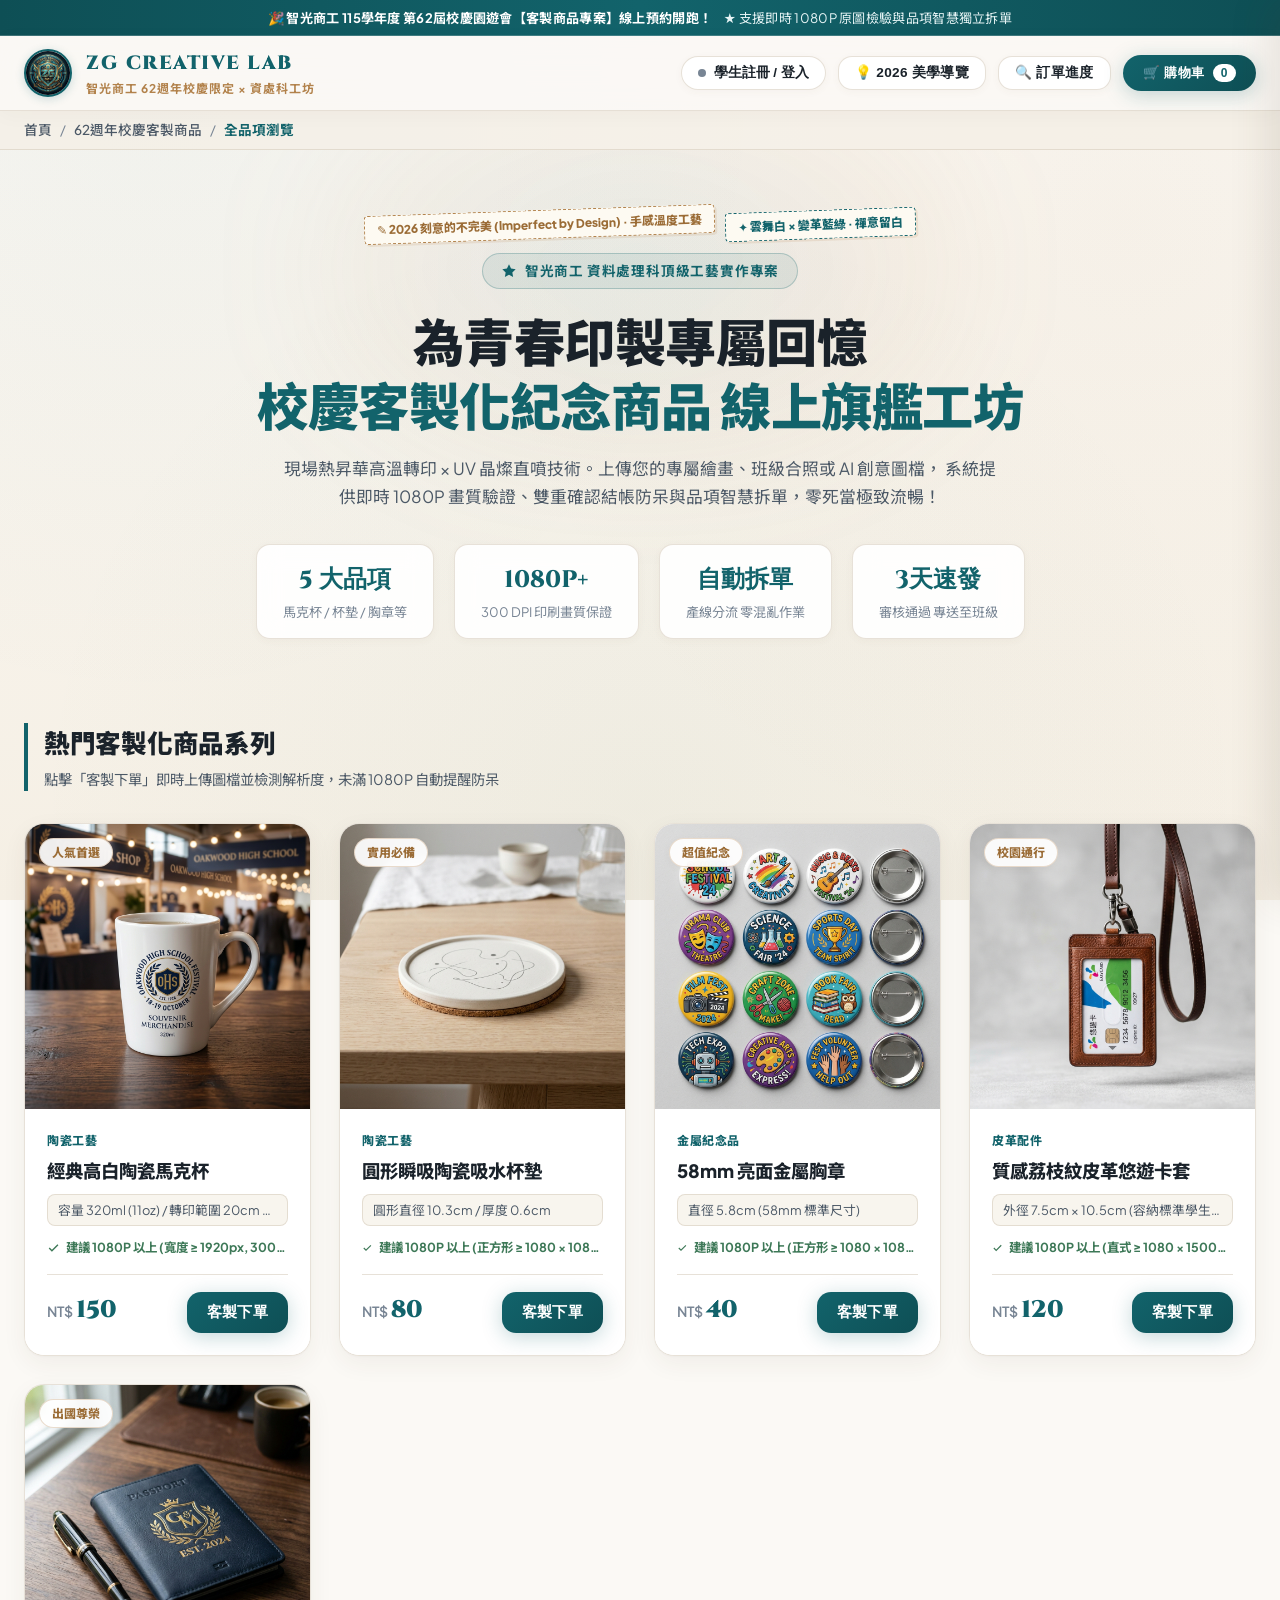
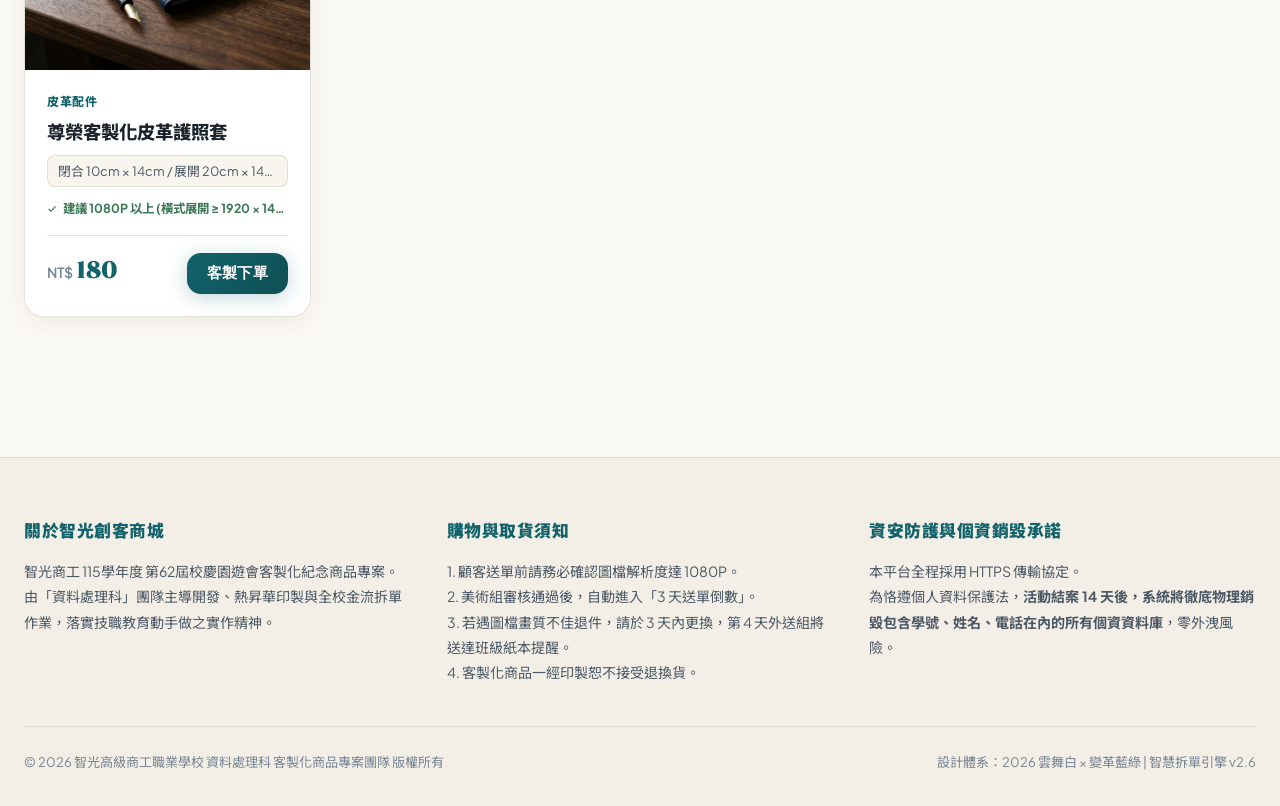
==== index.html @ 81b37f71 "Add files via upload" ====
<!DOCTYPE html>
<html lang="zh-TW">
<head>
  <meta charset="UTF-8">
  <meta name="viewport" content="width=device-width, initial-scale=1.0, maximum-scale=5.0">
  <title>智光商工 115學年度 第62屆校慶園遊會 | 資料處理科客製商品旗艦工坊</title>
  <meta name="description" content="智光商工115學年度第62屆校慶園遊會客製化商品專案官方線上預訂商城。提供陶瓷馬克杯、瞬吸杯墊、亮面胸章、皮革悠遊卡套與護照套等頂級客製化熱轉印與UV印刷服務。具備1080P圖檔檢驗與智慧拆單系統。">
  <meta name="theme-color" content="#fbf9f5">
  
  <!-- PWA 支援 -->
  <link rel="manifest" href="manifest.json">
  <link rel="apple-touch-icon" href="assets/images/icon-192.png">
  <link rel="icon" type="image/png" href="assets/images/favicon.png">

  <!-- 2026 全球趨勢淺色美學樣式表 (雲舞白 × 變革藍綠 × 暖沙奶油) -->
  <link rel="stylesheet" href="css/styles.css">
  
  <style>
    /* 2026 頂部快訊輪播通知條 - 變革藍綠色漸層 */
    .ticker-bar {
      background: linear-gradient(90deg, #0e4f55, #12636b, #0e4f55);
      border-bottom: 1px solid rgba(255, 255, 255, 0.2);
      padding: 7px 18px;
      font-size: 0.82rem;
      color: #ffffff;
      text-align: center;
      display: flex;
      align-items: center;
      justify-content: center;
      gap: 12px;
      letter-spacing: 0.3px;
    }
  </style>
</head>
<body>

  <!-- 醒目 Toast 通知容器 -->
  <div id="toast-container"></div>

  <!-- 頂部快訊輪播通知條 -->
  <div class="ticker-bar">
    <span style="font-weight:700;">🎉 智光商工 115學年度 第62屆校慶園遊會【客製商品專案】線上預約開跑！</span>
    <span class="single-line" style="max-width:340px;color:#e6f4f5;">★ 支援即時 1080P 原圖檢驗與品項智慧獨立拆單</span>
  </div>

  <!-- 頂級主導覽列 (Liquid Glass 雲舞白) -->
  <header class="navbar">
    <div class="nav-container">
      <a href="index.html" class="brand-wrapper">
        <img src="assets/images/logo.png" alt="智光創客商城" class="brand-logo">
        <div class="brand-titles">
          <span class="brand-main-title">ZG CREATIVE LAB</span>
          <span class="brand-sub-title">智光商工 62週年校慶限定 × 資處科工坊</span>
        </div>
      </a>

      <!-- 導覽功能操作區 (無後台登入連結，符合隱形閘道安全規範) -->
      <div class="nav-actions">
        <!-- 學生認證狀態按鈕 -->
        <button id="user-status-pill" class="user-status-pill" title="點擊設定學生個資">
          <span id="user-status-dot" class="user-dot"></span>
          <span id="user-status-text" class="single-line" style="max-width:140px;">學生註冊 / 登入</span>
        </button>

        <!-- 2026 美學導覽與小測驗按鈕 -->
        <button id="btn-open-quiz" class="btn btn-secondary" style="padding:7px 16px;font-size:0.85rem;" title="探索 2026 設計大師課趨勢與隨堂測驗">
          <span>💡 2026 美學導覽</span>
        </button>

        <!-- 訂單查詢按鈕 -->
        <button id="btn-open-lookup" class="btn btn-secondary" style="padding:7px 16px;font-size:0.85rem;" title="查詢下單進度">
          <span>🔍 訂單進度</span>
        </button>

        <!-- 懸浮購物車開關 -->
        <button id="btn-open-cart" class="cart-btn" aria-label="打開購物車">
          <span>🛒 購物車</span>
          <span id="cart-badge-count" class="cart-count-badge">0</span>
        </button>
      </div>
    </div>
  </header>

  <!-- 導覽麵包屑 (首頁 > 分類 > 商品) -->
  <nav class="breadcrumb-bar" aria-label="導覽麵包屑">
    <div class="breadcrumb-container">
      <a href="index.html" class="breadcrumb-item">首頁</a>
      <span class="breadcrumb-separator">/</span>
      <span class="breadcrumb-item">62週年校慶客製商品</span>
      <span class="breadcrumb-separator">/</span>
      <span id="crumb-product" class="breadcrumb-item active">全品項瀏覽</span>
    </div>
  </nav>

  <!-- 主視覺 Hero Banner 區塊 -->
  <section class="hero-section">
    <div class="hero-glow-orb"></div>
    <div class="hero-content">
      <div style="margin-bottom: 14px; display:flex; justify-content:center; gap:10px; flex-wrap:wrap;">
        <span class="imperfect-stamp">✎ 2026 刻意的不完美 (Imperfect by Design) · 手感溫度工藝</span>
        <span class="imperfect-stamp" style="border-color:var(--teal-primary);color:var(--teal-primary);">✦ 雲舞白 × 變革藍綠 · 禪意留白</span>
      </div>
      <div class="hero-badge-tag">
        <svg width="16" height="16" viewBox="0 0 24 24" fill="currentColor"><path d="M12 2l3.09 6.26L22 9.27l-5 4.87 1.18 6.88L12 17.77l-6.18 3.25L7 14.14 2 9.27l6.91-1.01L12 2z"/></svg>
        <span>智光商工 資料處理科頂級工藝實作專案</span>
      </div>
      <h1 class="hero-title">
        為青春印製專屬回憶<br>
        <span>校慶客製化紀念商品 線上旗艦工坊</span>
      </h1>
      <p class="hero-desc">
        現場熱昇華高溫轉印 × UV 晶燦直噴技術。上傳您的專屬繪畫、班級合照或 AI 創意圖檔，
        系統提供即時 1080P 畫質驗證、雙重確認結帳防呆與品項智慧拆單，零死當極致流暢！
      </p>

      <!-- 統計指標展示 -->
      <div class="hero-stats-row">
        <div class="hero-stat-card">
          <div class="hero-stat-value">5 大品項</div>
          <div class="hero-stat-label">馬克杯 / 杯墊 / 胸章等</div>
        </div>
        <div class="hero-stat-card">
          <div class="hero-stat-value">1080P+</div>
          <div class="hero-stat-label">300 DPI 印刷畫質保證</div>
        </div>
        <div class="hero-stat-card">
          <div class="hero-stat-value">自動拆單</div>
          <div class="hero-stat-label">產線分流 零混亂作業</div>
        </div>
        <div class="hero-stat-card">
          <div class="hero-stat-value">3天速發</div>
          <div class="hero-stat-label">審核通過 專送至班級</div>
        </div>
      </div>
    </div>
  </section>

  <!-- 核心商品目錄區 (Product Grid) -->
  <main class="section-container">
    <div class="section-header">
      <div>
        <h2 class="section-title">熱門客製化商品系列</h2>
        <p class="section-subtitle">點擊「客製下單」即時上傳圖檔並檢測解析度，未滿 1080P 自動提醒防呆</p>
      </div>
    </div>

    <!-- 5 大商品渲染網格 -->
    <div id="products-grid" class="product-grid">
      <!-- 由 js/store.js 動態渲染 -->
    </div>
  </main>

  <!-- 購物車懸浮側邊欄 (Cart Drawer) -->
  <div id="drawer-backdrop" class="drawer-backdrop"></div>
  <aside id="cart-drawer" class="cart-drawer" aria-label="購物車清單">
    <div class="drawer-header">
      <div class="drawer-title">
        <span>🛒 專屬購物車</span>
      </div>
      <button id="btn-close-cart" class="drawer-close-btn" aria-label="關閉購物車">✕</button>
    </div>

    <div class="drawer-body">
      <!-- 智慧拆單說明提示 -->
      <div class="cart-split-alert">
        ⚡ <strong>智慧拆單提醒：</strong> 購物車若包含多款不同商品，結帳後系統將自動拆解為專屬獨立工作單（如：001-馬克杯、001-胸章），利於各產線同步印製與雙聯單開立！
      </div>

      <!-- 購物車商品列表動態容器 -->
      <div id="drawer-cart-list" style="display:flex;flex-direction:column;gap:12px;"></div>
    </div>

    <div class="drawer-footer">
      <div class="drawer-total-row">
        <span class="drawer-total-label">結帳總計金額：</span>
        <span id="drawer-total-amount" class="drawer-total-price">NT$ 0</span>
      </div>
      <button id="btn-drawer-checkout" class="btn btn-primary btn-full">
        <span class="btn-text">進行結帳核對 (雙重確認)</span>
      </button>
    </div>
  </aside>

  <!-- 模態視窗 1：客製圖檔上傳工作室 (Custom Studio Modal) -->
  <div id="modal-custom-studio" class="modal-overlay">
    <div class="modal-card modal-card-lg">
      <div class="modal-header">
        <h3 id="studio-prod-name" class="modal-title">客製商品名稱</h3>
        <button class="drawer-close-btn modal-close-trigger">✕</button>
      </div>
      <div class="modal-body">
        <div style="display:grid;grid-template-columns:1fr 1.3fr;gap:20px;">
          <!-- 商品展示與規格 -->
          <div>
            <img id="studio-prod-img" src="" alt="商品預覽" style="width:100%;border-radius:var(--radius-md);border:1px solid var(--border-subtle);object-fit:cover;aspect-ratio:1;">
            <div style="margin-top:12px;background:var(--bg-subtle-warm);padding:14px;border-radius:var(--radius-sm);font-size:0.85rem;border:1px solid var(--border-subtle);">
              <div><strong>規格：</strong> <span id="studio-prod-specs"></span></div>
              <div style="margin-top:4px;"><strong>材質：</strong> <span id="studio-prod-material"></span></div>
              <div style="margin-top:4px;color:var(--teal-primary);font-weight:700;"><strong>單價：</strong> <span id="studio-prod-price"></span></div>
              <div style="margin-top:4px;color:var(--warm-sand-hover);font-size:0.78rem;"><strong>要求：</strong> <span id="studio-prod-res-req"></span></div>
            </div>
          </div>

          <!-- 上傳與表單填寫 -->
          <div style="display:flex;flex-direction:column;gap:16px;">
            <!-- 圖檔上傳拖曳區 -->
            <div>
              <label class="form-label">
                強制上傳印製圖檔 <span class="req">* (必填，限 PNG/JPG，建議 1080P 以上)</span>
              </label>
              
              <div id="studio-dropzone" class="upload-dropzone">
                <input type="file" id="studio-file-input" accept="image/png,image/jpeg,image/jpg,image/webp" style="display:none;">
                
                <div id="upload-placeholder-box">
                  <div style="font-size:2rem;margin-bottom:8px;">📤</div>
                  <div style="font-weight:700;color:var(--text-primary);">點擊或將圖檔拖曳至此處</div>
                  <div style="font-size:0.78rem;color:var(--text-muted);margin-top:4px;">無檔案大小限制 / 系統即時計算寬高與解析度</div>
                </div>

                <!-- 上傳後即時預覽與 1080P 檢驗結果 -->
                <div id="upload-preview-box" class="preview-container" style="display:none;">
                  <img id="upload-thumb" class="preview-thumb" src="" alt="圖檔縮圖">
                  <div class="preview-meta" style="text-align:left;">
                    <div id="upload-res-badge" class="res-badge res-pass">✓ 1080P 合格</div>
                    <div id="upload-res-text" style="font-size:0.8rem;color:var(--text-secondary);margin-top:4px;"></div>
                    <div style="font-size:0.78rem;color:var(--teal-primary);margin-top:4px;font-weight:600;">點擊此處可更換其他圖片</div>
                  </div>
                </div>
              </div>
            </div>

            <!-- 2026 靈感配色快捷輔助 -->
            <div class="form-group">
              <label class="form-label">
                2026 靈感調色盤建議 <span style="font-size:0.75rem;color:var(--text-muted);">(點選融入 2026 療癒底色情境)</span>
              </label>
              <div class="palette-swatches">
                <button type="button" class="swatch-btn active" data-color="雲舞白 (Cloud Dancer)" onclick="selectPaletteSwatch(this, '雲舞白 (Cloud Dancer)')">
                  <span class="swatch-dot" style="background:#fbf9f5;border:1px solid #ccc;"></span> 雲舞白
                </button>
                <button type="button" class="swatch-btn" data-color="變革藍綠 (Teal)" onclick="selectPaletteSwatch(this, '變革藍綠 (Teal)')">
                  <span class="swatch-dot" style="background:#12636b;"></span> 變革藍綠
                </button>
                <button type="button" class="swatch-btn" data-color="暖意粉 (Pink)" onclick="selectPaletteSwatch(this, '暖意粉 (Pink)')">
                  <span class="swatch-dot" style="background:#e2827f;"></span> 暖意粉
                </button>
                <button type="button" class="swatch-btn" data-color="律動絢藍 (Blues)" onclick="selectPaletteSwatch(this, '律動絢藍 (Blues)')">
                  <span class="swatch-dot" style="background:#2a5c8a;"></span> 律動絢藍
                </button>
                <button type="button" class="swatch-btn" data-color="鼠尾草綠 (Sage)" onclick="selectPaletteSwatch(this, '鼠尾草綠 (Sage)')">
                  <span class="swatch-dot" style="background:#517b62;"></span> 鼠尾草綠
                </button>
              </div>
            </div>

            <!-- 2026 刻意的不完美手感裝飾 -->
            <div class="form-group">
              <label class="form-label" for="studio-stamp-select">
                手感工藝裝飾風格 <span style="font-size:0.75rem;color:var(--text-muted);">(打破 AI 模板化，疊加校慶人味元素)</span>
              </label>
              <select id="studio-stamp-select" class="form-select">
                <option value="純淨原創圖檔 (無裝飾)">純淨原創圖檔 (無裝飾)</option>
                <option value="校慶 62 週年紀念鋼印 (Imperfect Stamp)">校慶 62 週年紀念鋼印 (Imperfect Stamp)</option>
                <option value="拍立得生活切片邊框 (Polaroid Frame)">拍立得生活切片邊框 (Polaroid Frame)</option>
                <option value="手繪星芒生活感塗鴉 (Doodle Art)">手繪星芒生活感塗鴉 (Doodle Art)</option>
              </select>
            </div>

            <!-- 客製備註 (嚴格單行鎖定) -->
            <div class="form-group">
              <label class="form-label" for="studio-notes">
                個人客製要求與備註 <span style="font-size:0.75rem;color:var(--text-muted);">(如：圖案置中、指定加字，單行鎖定)</span>
              </label>
              <input type="text" id="studio-notes" class="form-input single-line" placeholder="例：正面圖案請置中對齊，不要遮蓋到底部日期" maxlength="80">
            </div>

            <!-- 數量選擇 -->
            <div class="form-group">
              <label class="form-label" for="studio-qty">購買數量</label>
              <input type="number" id="studio-qty" class="form-input" value="1" min="1" max="20" style="max-width:120px;">
            </div>
          </div>
        </div>
      </div>
      <div class="modal-footer">
        <button class="btn btn-secondary modal-close-trigger">取消</button>
        <button id="btn-add-to-cart" class="btn btn-primary">
          <span class="btn-text">加入購物車</span>
        </button>
      </div>
    </div>
  </div>

  <!-- 模態視窗 2：學生 6 大核心必填欄位註冊/登入 (Student Auth Modal) -->
  <div id="modal-student-auth" class="modal-overlay">
    <div class="modal-card">
      <div class="modal-header">
        <h3 class="modal-title">學生帳號認證 (結帳必備)</h3>
        <button class="drawer-close-btn modal-close-trigger">✕</button>
      </div>
      <form id="form-student-auth">
        <div class="modal-body">
          <div style="background:var(--teal-soft-bg);border:1px solid var(--teal-border);padding:12px 16px;border-radius:var(--radius-md);font-size:0.85rem;color:var(--teal-primary);line-height:1.5;">
            🔒 <strong>校園資安保護承諾：</strong> 依專案規格書規定，結帳前強制綁定以下 6 項核心個資（防偽與取貨主鍵）。全程 HTTPS 加密，活動結案 14 天後資料庫自動徹底物理銷毀。
          </div>

          <div style="display:grid;grid-template-columns:1fr 1fr;gap:14px;">
            <div class="form-group">
              <label class="form-label" for="auth-student-id">1. 學號 (Primary Key) <span class="req">*</span></label>
              <input type="text" id="auth-student-id" class="form-input" placeholder="例：112345" required>
            </div>
            <div class="form-group">
              <label class="form-label" for="auth-class-name">2. 班級 <span class="req">*</span></label>
              <select id="auth-class-name" class="form-select" required>
                <option value="資三1">資三1 (資料處理科)</option>
                <option value="資三2">資三2 (資料處理科)</option>
                <option value="美三1">美三1 (廣告設計科)</option>
                <option value="美三2">美三2 (廣告設計科)</option>
                <option value="電三1">電三1 (資訊科)</option>
                <option value="電三2">電三2 (電子科)</option>
                <option value="觀三1">觀三1 (觀光事業科)</option>
                <option value="普三1">普三1 (普通科)</option>
                <option value="普三2">普三2 (普通科)</option>
                <option value="餐三1">餐三1 (餐飲管理科)</option>
              </select>
            </div>
            <div class="form-group">
              <label class="form-label" for="auth-seat-no">3. 座號 (01-60) <span class="req">*</span></label>
              <input type="number" id="auth-seat-no" class="form-input" placeholder="例：18" min="1" max="60" required>
            </div>
            <div class="form-group">
              <label class="form-label" for="auth-name">4. 學生真實姓名 <span class="req">*</span></label>
              <input type="text" id="auth-name" class="form-input" placeholder="例：陳冠宇" required>
            </div>
            <div class="form-group">
              <label class="form-label" for="auth-gender">5. 性別 <span class="req">*</span></label>
              <select id="auth-gender" class="form-select" required>
                <option value="男">男</option>
                <option value="女">女</option>
                <option value="其他">其他</option>
              </select>
            </div>
            <div class="form-group">
              <label class="form-label" for="auth-phone">6. 聯絡電話 (09xxxxxxxx) <span class="req">*</span></label>
              <input type="tel" id="auth-phone" class="form-input" placeholder="例：0912345678" pattern="09[0-9]{8}" required>
            </div>
          </div>
        </div>
        <div class="modal-footer">
          <button type="button" class="btn btn-secondary modal-close-trigger">取消</button>
          <button type="submit" id="btn-save-auth" class="btn btn-primary">
            <span class="btn-text">儲存個資並綁定</span>
          </button>
        </div>
      </form>
    </div>
  </div>

  <!-- 模態視窗 3：結帳雙重確認視窗 (Double Confirmation Modal) -->
  <div id="modal-double-confirm" class="modal-overlay">
    <div class="modal-card modal-card-lg">
      <div class="modal-header">
        <h3 class="modal-title">訂單送出前 雙重確認 (Double Confirmation)</h3>
        <button class="drawer-close-btn modal-close-trigger">✕</button>
      </div>
      <div class="modal-body">
        <p style="font-size:0.9rem;color:var(--text-secondary);">
          請仔細核對以下 5 項核心訂單與個資資訊。點擊「確認無誤送出訂單」後，系統將正式立案並依商品品項自動拆單：
        </p>

        <!-- (a) 選購商品 (b) 價格 -->
        <div id="confirm-items-summary" style="margin-top:6px;"></div>

        <!-- 拆單預覽通知 -->
        <div id="confirm-split-preview" style="margin-top:12px;"></div>

        <!-- (c) 聯絡電話 (d) 客製要求備註 (e) 班級與座號姓名 -->
        <div style="background:var(--bg-subtle-warm);border:1px solid var(--border-subtle);border-radius:var(--radius-md);padding:14px;margin-top:12px;">
          <h4 style="font-size:0.9rem;color:var(--teal-primary);margin-bottom:8px;font-weight:800;">👤 顧客訂單核對資料</h4>
          <div id="confirm-student-summary"></div>
        </div>

        <div style="display:flex;justify-content:space-between;align-items:baseline;padding:14px 0;border-top:1px solid var(--border-subtle);margin-top:12px;">
          <span style="font-weight:700;color:var(--text-secondary);">應付總金額：</span>
          <span id="confirm-final-total" style="font-size:1.6rem;font-weight:900;color:var(--teal-primary);font-family:'Cinzel',serif;">NT$ 0</span>
        </div>

        <!-- 防呆強制勾選 -->
        <div style="background:var(--alert-soft);border:1px solid rgba(201,59,59,0.25);border-radius:var(--radius-md);padding:12px;margin-top:6px;">
          <label style="display:flex;gap:10px;align-items:flex-start;font-size:0.85rem;color:var(--alert-crimson);cursor:pointer;">
            <input type="checkbox" id="confirm-agree-terms" style="margin-top:3px;transform:scale(1.2);">
            <span>
              <strong>我已確認以上圖檔、規格與個資完全無誤。</strong><br>
              我理解客製化商品一經印製無法退換或退款，並同意本系統全程採用 HTTPS 傳輸與活動結案 14 天後物理銷毀個資宣告。
            </span>
          </label>
        </div>
      </div>
      <div class="modal-footer">
        <button class="btn btn-secondary modal-close-trigger">返回修改</button>
        <button id="btn-confirm-submit" class="btn btn-primary">
          <span class="btn-text">確認無誤 送出訂單</span>
        </button>
      </div>
    </div>
  </div>

  <!-- 模態視窗 4：訂單成功通知與拆單工單展示 (Order Success Modal) -->
  <div id="modal-order-success" class="modal-overlay">
    <div class="modal-card">
      <div class="modal-header">
        <h3 class="modal-title" style="color:var(--sage-green);">🎉 訂單成功成立！</h3>
        <button class="drawer-close-btn modal-close-trigger">✕</button>
      </div>
      <div class="modal-body" style="text-align:center;">
        <div style="font-size:3rem;margin-bottom:10px;">✨</div>
        <h4 style="font-size:1.2rem;color:var(--text-primary);">感謝您的預購！總訂單號：<span id="success-parent-order-id" style="color:var(--teal-primary);font-family:monospace;font-weight:800;"></span></h4>
        <p style="font-size:0.88rem;color:var(--text-secondary);margin-top:6px;line-height:1.6;">
          核心拆單邏輯已啟動，不同商品品項已拆為獨立流水工單（見下方清單）。
          美術組正針對您的圖檔進行 1080P/300DPI 規格審核，通過後即進入「3天送單倒數」！
        </p>

        <div id="success-child-orders-list" style="display:flex;flex-direction:column;gap:10px;margin-top:16px;text-align:left;"></div>
      </div>
      <div class="modal-footer">
        <button class="btn btn-primary modal-close-trigger" onclick="openOrderLookupModal()">查看訂單進度</button>
      </div>
    </div>
  </div>

  <!-- 模態視窗 5：學生訂單進度查詢 (Order Lookup Modal) -->
  <div id="modal-order-lookup" class="modal-overlay">
    <div class="modal-card modal-card-lg">
      <div class="modal-header">
        <h3 class="modal-title">🔍 訂單進度與審核狀態查詢</h3>
        <button class="drawer-close-btn modal-close-trigger">✕</button>
      </div>
      <div class="modal-body">
        <div style="display:flex;gap:10px;">
          <input type="text" id="lookup-student-id" class="form-input" placeholder="請輸入學生學號 (例如：112345)" style="flex-grow:1;">
          <button id="btn-do-lookup" class="btn btn-primary">
            <span>查詢訂單</span>
          </button>
        </div>

        <div id="lookup-results-box" style="margin-top:16px;max-height:55vh;overflow-y:auto;">
          <!-- 動態載入查詢結果 -->
        </div>
      </div>
      <div class="modal-footer">
        <button class="btn btn-secondary modal-close-trigger">關閉</button>
      </div>
    </div>
  </div>

  <!-- 模態視窗 6：2026 設計趨勢大師課導覽與隨堂測驗 (Design Masterclass Modal) -->
  <div id="modal-design-quiz" class="modal-overlay">
    <div class="modal-card modal-card-lg">
      <div class="modal-header">
        <h3 class="modal-title">💡 2026 設計大師課：跨越數位、色彩與美學互動解析</h3>
        <button class="drawer-close-btn modal-close-trigger">✕</button>
      </div>
      <div class="modal-body" style="max-height:75vh;overflow-y:auto;">
        <!-- 趨勢精華四大卡片 -->
        <div style="display:grid;grid-template-columns:repeat(auto-fit, minmax(220px, 1fr));gap:12px;margin-bottom:16px;">
          <div style="background:var(--bg-subtle-warm);border:1px solid var(--border-subtle);border-radius:var(--radius-md);padding:14px;">
            <div style="font-weight:800;color:var(--teal-primary);font-size:0.9rem;">☁ 雲舞白 (Cloud Dancer)</div>
            <div style="font-size:0.8rem;color:var(--text-secondary);margin-top:4px;">Pantone 2026 年度色。帶細微晨曦暖意的留白力量，緩解數位疲勞。</div>
          </div>
          <div style="background:var(--bg-subtle-warm);border:1px solid var(--border-subtle);border-radius:var(--radius-md);padding:14px;">
            <div style="font-weight:800;color:var(--teal-primary);font-size:0.9rem;">🌊 變革藍綠 (Teal)</div>
            <div style="font-size:0.8rem;color:var(--text-secondary);margin-top:4px;">WGSN 2026 年度色。理性與生機的平衡，提供心靈深層療癒安全感。</div>
          </div>
          <div style="background:var(--bg-subtle-warm);border:1px solid var(--border-subtle);border-radius:var(--radius-md);padding:14px;">
            <div style="font-weight:800;color:var(--warm-sand-hover);font-size:0.9rem;">⚡ Resolution Velocity</div>
            <div style="font-size:0.8rem;color:var(--text-secondary);margin-top:4px;">KPI 從停留時間轉向「解決速度」，讓用戶最快完成意圖並安心離開。</div>
          </div>
          <div style="background:var(--bg-subtle-warm);border:1px solid var(--border-subtle);border-radius:var(--radius-md);padding:14px;">
            <div style="font-weight:800;color:var(--nude-rose);font-size:0.9rem;">✎ Imperfect by Design</div>
            <div style="font-size:0.8rem;color:var(--text-secondary);margin-top:4px;">刻意的不完美。手繪塗鴉與手感溫度，區隔 AI 模板複製的靈魂所在。</div>
          </div>
        </div>

        <div style="border-top:1px solid var(--border-subtle);padding-top:14px;">
          <h4 style="font-size:1.05rem;font-weight:900;color:var(--text-primary);margin-bottom:12px;">
            🎯 2026 設計大勢隨堂互動檢測 (點擊選項即時判定)
          </h4>
          <div id="quiz-container" style="display:flex;flex-direction:column;gap:14px;">
            <!-- 由 store.js 動態渲染測驗題 -->
          </div>
        </div>
      </div>
      <div class="modal-footer">
        <button class="btn btn-secondary modal-close-trigger">關閉導覽</button>
      </div>
    </div>
  </div>

  <!-- 旗艦商城頁尾資訊 (Footer - 溫潤人文) -->
  <footer class="footer">
    <div class="footer-container">
      <div>
        <h4 class="footer-block-title">關於智光創客商城</h4>
        <p class="footer-text">
          智光商工 115學年度 第62屆校慶園遊會客製化紀念商品專案。<br>
          由「資料處理科」團隊主導開發、熱昇華印製與全校金流拆單作業，落實技職教育動手做之實作精神。
        </p>
      </div>
      <div>
        <h4 class="footer-block-title">購物與取貨須知</h4>
        <p class="footer-text">
          1. 顧客送單前請務必確認圖檔解析度達 1080P。<br>
          2. 美術組審核通過後，自動進入「3 天送單倒數」。<br>
          3. 若遇圖檔畫質不佳退件，請於 3 天內更換，第 4 天外送組將送達班級紙本提醒。<br>
          4. 客製化商品一經印製恕不接受退換貨。
        </p>
      </div>
      <div>
        <h4 class="footer-block-title">資安防護與個資銷毀承諾</h4>
        <p class="footer-text">
          本平台全程採用 HTTPS 傳輸協定。<br>
          為恪遵個人資料保護法，<strong>活動結案 14 天後，系統將徹底物理銷毀包含學號、姓名、電話在內的所有個資資料庫</strong>，零外洩風險。
        </p>
      </div>
    </div>

    <div class="footer-bottom">
      <div>
        © 2026 智光高級商工職業學校 資料處理科 客製化商品專案團隊 版權所有
      </div>
      <div style="color:var(--text-muted);">
        設計體系：2026 雲舞白 × 變革藍綠 | 智慧拆單引擎 v2.6
      </div>
    </div>
  </footer>

  <!-- 核心腳本載入 -->
  <script src="js/data.js"></script>
  <script src="js/store.js"></script>

  <!-- PWA Service Worker 註冊 -->
  <script>
    if ('serviceWorker' in navigator) {
      window.addEventListener('load', () => {
        navigator.serviceWorker.register('sw.js').then(reg => {
          console.log('ZG Shop ServiceWorker 註冊成功:', reg.scope);
        }).catch(err => {
          console.log('ZG Shop ServiceWorker 註冊失敗:', err);
        });
      });
    }
  </script>
</body>
</html>
---- css/styles.css ----
/* ==========================================================================
   智光商工 115學年度 第62屆校慶園遊會 - 客製化商品旗艦商城 (ZG Creative Lab)
   2026 國際設計大師課美學規範：雲舞白 × 變革藍綠 × 暖沙奶油 × 液態玻璃 (Liquid Glass)
   ========================================================================== */

@import url('https://fonts.googleapis.com/css2?family=Cinzel:wght@600;700;800;900&family=Plus+Jakarta+Sans:wght@400;500;600;700;800&family=Noto+Sans+TC:wght@400;500;600;700;900&display=swap');

:root {
  /* ==========================================================================
     2026 全球代表色與淺色系美學調色盤 (Pantone Cloud Dancer & WGSN Transformative Teal)
     ========================================================================== */
  
  /* 基底：Pantone 2026 年度代表色「雲舞白 (Cloud Dancer / PANTONE 11-4201)」- 帶細微暖意與朝霞光感 */
  --bg-main: #fbf9f5;
  --bg-surface: #ffffff;
  --bg-surface-translucent: rgba(255, 255, 255, 0.88);
  --bg-card: rgba(255, 255, 255, 0.92);
  --bg-card-hover: #ffffff;
  --bg-elevated: #f4efe6;
  --bg-subtle-warm: #f8f5ee;

  /* 主題色：WGSN 2026 年度代表色「變革藍綠色 (Transformative Teal)」- 象徵轉型、希望與心靈療癒 */
  --teal-primary: #12636b;
  --teal-hover: #0e4f55;
  --teal-light: #208792;
  --teal-soft-bg: rgba(18, 99, 107, 0.08);
  --teal-border: rgba(18, 99, 107, 0.25);

  /* 2026 暖心陪伴色調：暖沙棕 (Warm Sand) & 香檸奶油 (Cream) & 鼠尾草綠 (Sage) & 暖心粉 (Nude Rose) */
  --warm-sand: #b2824b;
  --warm-sand-hover: #9b6c36;
  --warm-sand-soft: rgba(178, 130, 75, 0.1);
  --warm-sand-border: rgba(178, 130, 75, 0.28);
  
  --sage-green: #3d7857;
  --sage-soft: rgba(61, 120, 87, 0.1);
  --sage-border: rgba(61, 120, 87, 0.25);

  --nude-rose: #d96b68;
  --nude-rose-soft: rgba(217, 107, 104, 0.1);

  --alert-crimson: #c93b3b;
  --alert-soft: rgba(201, 59, 59, 0.08);

  /* 文字配色：深岩灰暖黑 (非刺眼死黑)，帶來舒適閱讀對比與高級留白感 */
  --text-primary: #1a222a;
  --text-secondary: #4b5866;
  --text-muted: #788594;
  --text-brand: #12636b;
  --text-gold: #96672f;

  /* 液態玻璃 (Liquid Glass) 微光邊界與立體漫射光影 */
  --border-subtle: rgba(216, 206, 190, 0.6);
  --border-bright: rgba(18, 99, 107, 0.35);
  --border-glass: rgba(255, 255, 255, 0.85);

  --shadow-sm: 0 2px 8px rgba(90, 75, 55, 0.04);
  --shadow-card: 0 8px 24px rgba(70, 55, 40, 0.06), 0 1px 3px rgba(0, 0, 0, 0.03);
  --shadow-card-hover: 0 16px 36px rgba(18, 99, 107, 0.12), 0 2px 6px rgba(0, 0, 0, 0.04);
  --shadow-glow-teal: 0 4px 20px rgba(18, 99, 107, 0.25);
  --shadow-glow-sand: 0 4px 20px rgba(178, 130, 75, 0.25);

  --radius-sm: 8px;
  --radius-md: 14px;
  --radius-lg: 20px;
  --radius-full: 9999px;

  --transition-fast: 0.18s cubic-bezier(0.4, 0, 0.2, 1);
  --transition-normal: 0.28s cubic-bezier(0.4, 0, 0.2, 1);
  --transition-bounce: 0.4s cubic-bezier(0.34, 1.56, 0.64, 1);
}

/* ==========================================================================
   核心重置與字型排版 (Typography & Baseline)
   ========================================================================== */
*, *::before, *::after {
  box-sizing: border-box;
  margin: 0;
  padding: 0;
  -webkit-font-smoothing: antialiased;
}

html {
  font-size: 16px;
  scroll-behavior: smooth;
}

body {
  font-family: 'Plus Jakarta Sans', 'Noto Sans TC', system-ui, -apple-system, sans-serif;
  background-color: var(--bg-main);
  color: var(--text-primary);
  min-height: 100vh;
  line-height: 1.6;
  overflow-x: hidden;
  /* 2026 雲舞白暖意自然光漫射漸層 */
  background-image: 
    radial-gradient(circle at 12% 10%, rgba(18, 99, 107, 0.04) 0%, transparent 45%),
    radial-gradient(circle at 88% 25%, rgba(178, 130, 75, 0.05) 0%, transparent 50%),
    radial-gradient(circle at 50% 90%, rgba(61, 120, 87, 0.04) 0%, transparent 60%),
    linear-gradient(180deg, #fbf9f5 0%, #f5efe4 100%);
  background-attachment: fixed;
}

/* ==========================================================================
   規格書第二區塊核心：絕對單行截斷與水平滑動鎖定 (Single-Line Lock)
   嚴格防止文字折行破壞版面
   ========================================================================== */
.single-line,
.truncate,
.product-card-title,
.table-truncate,
.order-note-single,
.breadcrumb-item {
  white-space: nowrap !important;
  text-overflow: ellipsis !important;
  overflow: hidden !important;
  display: block;
}

.horizontal-scroll {
  overflow-x: auto !important;
  white-space: nowrap !important;
  scrollbar-width: thin;
  scrollbar-color: var(--teal-primary) rgba(0, 0, 0, 0.05);
}

.horizontal-scroll::-webkit-scrollbar {
  height: 6px;
}
.horizontal-scroll::-webkit-scrollbar-thumb {
  background: var(--teal-primary);
  border-radius: 4px;
}

/* ==========================================================================
   2026 頂級 Toast 通知系統 (螢幕上方滑入，醒目且溫和高級的提示)
   ========================================================================== */
#toast-container {
  position: fixed;
  top: 24px;
  left: 50%;
  transform: translateX(-50%);
  z-index: 999999;
  display: flex;
  flex-direction: column;
  gap: 10px;
  pointer-events: none;
  width: 90%;
  max-width: 520px;
}

.toast {
  pointer-events: auto;
  padding: 14px 20px;
  border-radius: var(--radius-md);
  font-size: 0.95rem;
  font-weight: 600;
  display: flex;
  align-items: center;
  gap: 12px;
  box-shadow: 0 12px 30px rgba(0, 0, 0, 0.12), 0 2px 6px rgba(0, 0, 0, 0.05);
  backdrop-filter: blur(16px);
  animation: toastSlideIn 0.35s var(--transition-bounce) forwards;
  transition: all var(--transition-normal);
}

.toast-error {
  background: #ffffff;
  border: 1.5px solid #e53e3e;
  color: #9b1c1c;
}

.toast-success {
  background: #ffffff;
  border: 1.5px solid var(--teal-primary);
  color: var(--teal-primary);
}

.toast-warning {
  background: #ffffff;
  border: 1.5px solid var(--warm-sand);
  color: var(--warm-sand-hover);
}

.toast.toast-fadeout {
  opacity: 0;
  transform: translateY(-20px);
}

@keyframes toastSlideIn {
  from {
    opacity: 0;
    transform: translateY(-30px) scale(0.95);
  }
  to {
    opacity: 1;
    transform: translateY(0) scale(1);
  }
}

/* ==========================================================================
   頂級液態玻璃導覽列 (Liquid Glass Navigation Bar)
   ========================================================================== */
.navbar {
  position: sticky;
  top: 0;
  z-index: 1000;
  background: rgba(251, 249, 245, 0.88);
  backdrop-filter: blur(20px);
  border-bottom: 1px solid var(--border-subtle);
  padding: 12px 24px;
  box-shadow: 0 4px 20px rgba(70, 55, 40, 0.03);
}

.nav-container {
  max-width: 1400px;
  margin: 0 auto;
  display: flex;
  align-items: center;
  justify-content: space-between;
  gap: 16px;
}

.brand-wrapper {
  display: flex;
  align-items: center;
  gap: 14px;
  text-decoration: none;
}

.brand-logo {
  width: 48px;
  height: 48px;
  border-radius: var(--radius-full);
  border: 2px solid var(--teal-primary);
  box-shadow: 0 2px 10px rgba(18, 99, 107, 0.2);
  object-fit: cover;
}

.brand-titles {
  display: flex;
  flex-direction: column;
}

.brand-main-title {
  font-family: 'Cinzel', 'Noto Sans TC', serif;
  font-size: 1.2rem;
  font-weight: 900;
  letter-spacing: 1.5px;
  color: var(--teal-primary);
}

.brand-sub-title {
  font-size: 0.75rem;
  color: var(--warm-sand);
  letter-spacing: 1px;
  text-transform: uppercase;
  font-weight: 700;
}

/* 麵包屑導航 */
.breadcrumb-bar {
  background: rgba(244, 239, 230, 0.75);
  border-bottom: 1px solid var(--border-subtle);
  padding: 8px 24px;
  font-size: 0.85rem;
}

.breadcrumb-container {
  max-width: 1400px;
  margin: 0 auto;
  display: flex;
  align-items: center;
  gap: 8px;
}

.breadcrumb-item {
  color: var(--text-secondary);
  text-decoration: none;
  transition: color var(--transition-fast);
  max-width: 220px;
  font-weight: 500;
}

.breadcrumb-item:hover, .breadcrumb-item.active {
  color: var(--teal-primary);
  font-weight: 700;
}

.breadcrumb-separator {
  color: var(--text-muted);
}

/* 頂部操作按鈕 */
.nav-actions {
  display: flex;
  align-items: center;
  gap: 12px;
}

.user-status-pill {
  display: flex;
  align-items: center;
  gap: 8px;
  padding: 7px 16px;
  background: #ffffff;
  border: 1px solid var(--border-subtle);
  border-radius: var(--radius-full);
  font-size: 0.85rem;
  color: var(--text-primary);
  cursor: pointer;
  transition: all var(--transition-fast);
  box-shadow: var(--shadow-sm);
  font-weight: 600;
}

.user-status-pill:hover {
  border-color: var(--teal-primary);
  background: var(--teal-soft-bg);
  color: var(--teal-primary);
}

.user-dot {
  width: 8px;
  height: 8px;
  border-radius: 50%;
  background: var(--text-muted);
}

.user-dot.logged-in {
  background: var(--sage-green);
  box-shadow: 0 0 8px var(--sage-green);
}

.cart-btn {
  position: relative;
  display: flex;
  align-items: center;
  gap: 8px;
  background: linear-gradient(135deg, var(--teal-primary), var(--teal-hover));
  color: #ffffff;
  font-weight: 700;
  padding: 9px 20px;
  border-radius: var(--radius-full);
  border: none;
  cursor: pointer;
  box-shadow: var(--shadow-glow-teal);
  transition: all var(--transition-fast);
  letter-spacing: 0.5px;
}

.cart-btn:hover {
  transform: translateY(-2px);
  box-shadow: 0 6px 24px rgba(18, 99, 107, 0.35);
}

.cart-count-badge {
  background: #ffffff;
  color: var(--teal-primary);
  font-size: 0.75rem;
  padding: 2px 8px;
  border-radius: var(--radius-full);
  font-weight: 800;
}

/* ==========================================================================
   2026 主視覺 Hero 區 (有溫度的雲舞白與變革藍綠)
   ========================================================================== */
.hero-section {
  position: relative;
  padding: 60px 24px 44px;
  text-align: center;
  overflow: hidden;
}

.hero-glow-orb {
  position: absolute;
  top: -20%;
  left: 50%;
  transform: translateX(-50%);
  width: 700px;
  height: 450px;
  background: radial-gradient(ellipse, rgba(18, 99, 107, 0.08) 0%, rgba(178, 130, 75, 0.06) 50%, transparent 80%);
  filter: blur(50px);
  pointer-events: none;
  z-index: 0;
}

.hero-content {
  position: relative;
  z-index: 1;
  max-width: 920px;
  margin: 0 auto;
}

.hero-badge-tag {
  display: inline-flex;
  align-items: center;
  gap: 8px;
  padding: 6px 18px;
  background: var(--teal-soft-bg);
  border: 1px solid var(--teal-border);
  border-radius: var(--radius-full);
  color: var(--teal-primary);
  font-size: 0.85rem;
  font-weight: 700;
  margin-bottom: 20px;
  letter-spacing: 0.8px;
}

.hero-title {
  font-size: clamp(2rem, 4.2vw, 3.2rem);
  font-weight: 900;
  line-height: 1.25;
  margin-bottom: 18px;
  color: var(--text-primary);
  letter-spacing: -0.5px;
}

.hero-title span {
  color: var(--teal-primary);
  position: relative;
}

.hero-desc {
  font-size: 1.05rem;
  color: var(--text-secondary);
  max-width: 720px;
  margin: 0 auto 32px;
  line-height: 1.7;
}

.hero-stats-row {
  display: flex;
  justify-content: center;
  flex-wrap: wrap;
  gap: 20px;
  margin-top: 32px;
}

.hero-stat-card {
  background: var(--bg-card);
  border: 1px solid var(--border-subtle);
  padding: 16px 26px;
  border-radius: var(--radius-md);
  min-width: 150px;
  box-shadow: var(--shadow-sm);
  backdrop-filter: blur(12px);
  transition: transform var(--transition-fast);
}

.hero-stat-card:hover {
  transform: translateY(-3px);
  border-color: var(--teal-border);
}

.hero-stat-value {
  font-size: 1.5rem;
  font-weight: 800;
  color: var(--teal-primary);
  font-family: 'Cinzel', sans-serif;
}

.hero-stat-label {
  font-size: 0.82rem;
  color: var(--text-muted);
  margin-top: 2px;
}

/* ==========================================================================
   核心商品目錄區 (Product Grid - 液態玻璃卡片與實體感)
   ========================================================================== */
.section-container {
  max-width: 1400px;
  margin: 0 auto;
  padding: 40px 24px 60px;
}

.section-header {
  display: flex;
  align-items: center;
  justify-content: space-between;
  margin-bottom: 32px;
  border-left: 4px solid var(--teal-primary);
  padding-left: 16px;
}

.section-title {
  font-size: 1.6rem;
  font-weight: 900;
  color: var(--text-primary);
  letter-spacing: -0.3px;
}

.section-subtitle {
  font-size: 0.9rem;
  color: var(--text-secondary);
  margin-top: 4px;
}

.product-grid {
  display: grid;
  grid-template-columns: repeat(auto-fill, minmax(280px, 1fr));
  gap: 28px;
}

.product-card {
  background: var(--bg-card);
  border: 1px solid var(--border-subtle);
  border-radius: var(--radius-lg);
  overflow: hidden;
  display: flex;
  flex-direction: column;
  transition: all var(--transition-normal);
  position: relative;
  box-shadow: var(--shadow-card);
  backdrop-filter: blur(12px);
}

.product-card:hover {
  transform: translateY(-6px);
  border-color: var(--teal-border);
  box-shadow: var(--shadow-card-hover);
}

.product-card-badge {
  position: absolute;
  top: 14px;
  left: 14px;
  z-index: 2;
  background: rgba(255, 255, 255, 0.92);
  border: 1px solid var(--warm-sand-border);
  color: var(--warm-sand-hover);
  padding: 4px 12px;
  border-radius: var(--radius-full);
  font-size: 0.75rem;
  font-weight: 800;
  box-shadow: var(--shadow-sm);
  backdrop-filter: blur(8px);
}

.product-image-box {
  position: relative;
  width: 100%;
  padding-top: 100%; /* 1:1 Aspect ratio */
  background: #f7f4ed;
  overflow: hidden;
}

.product-image {
  position: absolute;
  top: 0;
  left: 0;
  width: 100%;
  height: 100%;
  object-fit: cover;
  transition: transform 0.5s ease;
}

.product-card:hover .product-image {
  transform: scale(1.06);
}

.product-card-body {
  padding: 22px;
  display: flex;
  flex-direction: column;
  flex-grow: 1;
  background: #ffffff;
}

.product-category-tag {
  font-size: 0.75rem;
  color: var(--teal-primary);
  font-weight: 800;
  text-transform: uppercase;
  margin-bottom: 6px;
  letter-spacing: 0.5px;
}

/* 單行截斷保障 */
.product-card-title {
  font-size: 1.15rem;
  font-weight: 800;
  color: var(--text-primary);
  margin-bottom: 8px;
}

.product-spec-badge {
  font-size: 0.8rem;
  background: var(--bg-subtle-warm);
  border: 1px solid var(--border-subtle);
  border-radius: var(--radius-sm);
  padding: 5px 10px;
  color: var(--text-secondary);
  margin-bottom: 12px;
}

.product-res-tag {
  display: flex;
  align-items: center;
  gap: 6px;
  font-size: 0.78rem;
  color: var(--sage-green);
  margin-bottom: 16px;
  font-weight: 700;
}

.product-price-row {
  margin-top: auto;
  display: flex;
  align-items: baseline;
  justify-content: space-between;
  padding-top: 16px;
  border-top: 1px solid var(--border-subtle);
}

.product-price-currency {
  font-size: 0.88rem;
  color: var(--text-muted);
  font-weight: 600;
}

.product-price-amount {
  font-size: 1.5rem;
  font-weight: 900;
  color: var(--teal-primary);
  font-family: 'Cinzel', serif;
}

/* ==========================================================================
   2026 按鈕系統 (Buttons & Tactile Feedback)
   ========================================================================== */
.btn {
  display: inline-flex;
  align-items: center;
  justify-content: center;
  gap: 8px;
  padding: 10px 20px;
  border-radius: var(--radius-md);
  font-weight: 700;
  font-size: 0.95rem;
  cursor: pointer;
  border: none;
  transition: all var(--transition-fast);
  position: relative;
  text-decoration: none;
  letter-spacing: 0.3px;
}

.btn-primary {
  background: linear-gradient(135deg, var(--teal-primary), var(--teal-hover));
  color: #ffffff;
  box-shadow: var(--shadow-glow-teal);
}

.btn-primary:hover {
  transform: translateY(-2px);
  box-shadow: 0 6px 20px rgba(18, 99, 107, 0.35);
}

.btn-cyan {
  background: linear-gradient(135deg, var(--warm-sand), var(--warm-sand-hover));
  color: #ffffff;
  box-shadow: var(--shadow-glow-sand);
}

.btn-cyan:hover {
  transform: translateY(-2px);
  box-shadow: 0 6px 20px rgba(178, 130, 75, 0.35);
}

.btn-secondary {
  background: #ffffff;
  border: 1px solid var(--border-subtle);
  color: var(--text-primary);
  box-shadow: var(--shadow-sm);
}

.btn-secondary:hover {
  background: var(--bg-subtle-warm);
  border-color: var(--teal-border);
  color: var(--teal-primary);
}

.btn-danger {
  background: linear-gradient(135deg, var(--alert-crimson), #a82828);
  color: #ffffff;
  box-shadow: 0 4px 14px rgba(201, 59, 59, 0.25);
}

.btn-full {
  width: 100%;
}

/* 零死當：按鈕載入鎖定器 (Spinner) */
.btn.is-loading {
  pointer-events: none !important;
  opacity: 0.75;
  cursor: not-allowed;
}

.btn.is-loading .btn-text {
  visibility: hidden;
}

.btn.is-loading::after {
  content: "";
  position: absolute;
  width: 18px;
  height: 18px;
  border: 2px solid rgba(255, 255, 255, 0.4);
  border-top-color: #ffffff;
  border-radius: 50%;
  animation: spin 0.6s linear infinite;
}

@keyframes spin {
  to { transform: rotate(360deg); }
}

/* ==========================================================================
   購物車懸浮側邊欄抽屜 (Cart Drawer - 溫潤液態玻璃)
   ========================================================================== */
.drawer-backdrop {
  position: fixed;
  inset: 0;
  background: rgba(26, 34, 42, 0.4);
  backdrop-filter: blur(8px);
  z-index: 2000;
  opacity: 0;
  visibility: hidden;
  transition: all var(--transition-normal);
}

.drawer-backdrop.active {
  opacity: 1;
  visibility: visible;
}

.cart-drawer {
  position: fixed;
  top: 0;
  right: 0;
  bottom: 0;
  width: 100%;
  max-width: 440px;
  background: #ffffff;
  border-left: 1px solid var(--border-subtle);
  z-index: 2001;
  display: flex;
  flex-direction: column;
  transform: translateX(100%);
  transition: transform var(--transition-bounce);
  box-shadow: -10px 0 40px rgba(70, 55, 40, 0.12);
}

.cart-drawer.active {
  transform: translateX(0);
}

.drawer-header {
  padding: 22px 24px;
  border-bottom: 1px solid var(--border-subtle);
  display: flex;
  align-items: center;
  justify-content: space-between;
  background: var(--bg-subtle-warm);
}

.drawer-title {
  font-size: 1.25rem;
  font-weight: 800;
  color: var(--text-primary);
  display: flex;
  align-items: center;
  gap: 10px;
}

.drawer-close-btn {
  background: transparent;
  border: none;
  color: var(--text-secondary);
  font-size: 1.4rem;
  cursor: pointer;
  line-height: 1;
  padding: 6px;
  border-radius: var(--radius-sm);
  transition: background var(--transition-fast);
}

.drawer-close-btn:hover {
  background: rgba(0, 0, 0, 0.05);
  color: var(--text-primary);
}

.drawer-body {
  flex-grow: 1;
  overflow-y: auto;
  padding: 20px 24px;
  display: flex;
  flex-direction: column;
  gap: 16px;
  background: #ffffff;
}

.cart-split-alert {
  background: var(--teal-soft-bg);
  border: 1px solid var(--teal-border);
  border-radius: var(--radius-md);
  padding: 12px 16px;
  font-size: 0.82rem;
  color: var(--teal-primary);
  line-height: 1.5;
}

.cart-item-card {
  background: var(--bg-subtle-warm);
  border: 1px solid var(--border-subtle);
  border-radius: var(--radius-md);
  padding: 14px;
  display: flex;
  gap: 14px;
  align-items: center;
  box-shadow: var(--shadow-sm);
}

.cart-item-thumb {
  width: 64px;
  height: 64px;
  border-radius: var(--radius-sm);
  object-fit: cover;
  border: 1px solid var(--border-subtle);
  flex-shrink: 0;
  background: #fff;
}

.cart-item-info {
  flex-grow: 1;
  overflow: hidden;
}

.cart-item-title {
  font-size: 0.95rem;
  font-weight: 800;
  color: var(--text-primary);
}

.cart-item-note {
  font-size: 0.78rem;
  color: var(--text-muted);
  margin-top: 2px;
}

.cart-item-price {
  font-size: 0.92rem;
  font-weight: 800;
  color: var(--teal-primary);
  margin-top: 4px;
}

.cart-qty-ctrl {
  display: flex;
  align-items: center;
  gap: 6px;
}

.qty-btn {
  width: 26px;
  height: 26px;
  border-radius: 6px;
  background: #ffffff;
  border: 1px solid var(--border-subtle);
  color: var(--text-primary);
  cursor: pointer;
  display: flex;
  align-items: center;
  justify-content: center;
  font-weight: 700;
  transition: all var(--transition-fast);
}

.qty-btn:hover {
  background: var(--teal-primary);
  color: #ffffff;
  border-color: var(--teal-primary);
}

.drawer-footer {
  padding: 22px 24px;
  border-top: 1px solid var(--border-subtle);
  background: var(--bg-subtle-warm);
  display: flex;
  flex-direction: column;
  gap: 14px;
}

.drawer-total-row {
  display: flex;
  align-items: baseline;
  justify-content: space-between;
}

.drawer-total-label {
  font-size: 0.95rem;
  color: var(--text-secondary);
  font-weight: 600;
}

.drawer-total-price {
  font-size: 1.6rem;
  font-weight: 900;
  color: var(--teal-primary);
  font-family: 'Cinzel', serif;
}

/* ==========================================================================
   模態視窗系統 (Modal System - 雲舞白實體感彈窗)
   ========================================================================== */
.modal-overlay {
  position: fixed;
  inset: 0;
  background: rgba(26, 34, 42, 0.45);
  backdrop-filter: blur(10px);
  z-index: 3000;
  display: flex;
  align-items: center;
  justify-content: center;
  padding: 16px;
  opacity: 0;
  visibility: hidden;
  transition: all var(--transition-normal);
}

.modal-overlay.active {
  opacity: 1;
  visibility: visible;
}

.modal-card {
  background: #ffffff;
  border: 1px solid var(--border-subtle);
  border-radius: var(--radius-lg);
  width: 100%;
  max-width: 640px;
  max-height: 90vh;
  display: flex;
  flex-direction: column;
  box-shadow: 0 24px 60px rgba(70, 55, 40, 0.18), 0 2px 10px rgba(0, 0, 0, 0.05);
  transform: scale(0.95);
  transition: transform var(--transition-bounce);
  overflow: hidden;
}

.modal-overlay.active .modal-card {
  transform: scale(1);
}

.modal-card-lg {
  max-width: 880px;
}

.modal-header {
  padding: 18px 24px;
  border-bottom: 1px solid var(--border-subtle);
  display: flex;
  align-items: center;
  justify-content: space-between;
  background: var(--bg-subtle-warm);
}

.modal-title {
  font-size: 1.25rem;
  font-weight: 800;
  color: var(--text-primary);
}

.modal-body {
  padding: 24px;
  overflow-y: auto;
  display: flex;
  flex-direction: column;
  gap: 20px;
  background: #ffffff;
}

.modal-footer {
  padding: 18px 24px;
  border-top: 1px solid var(--border-subtle);
  display: flex;
  align-items: center;
  justify-content: flex-end;
  gap: 12px;
  background: var(--bg-subtle-warm);
}

/* ==========================================================================
   圖片上傳與 1080P 即時檢驗組件 (Dropzone & Validator)
   ========================================================================== */
.upload-dropzone {
  border: 2px dashed var(--teal-border);
  border-radius: var(--radius-md);
  padding: 24px;
  text-align: center;
  cursor: pointer;
  background: var(--teal-soft-bg);
  transition: all var(--transition-fast);
}

.upload-dropzone:hover, .upload-dropzone.drag-over {
  border-color: var(--teal-primary);
  background: rgba(18, 99, 107, 0.12);
}

.preview-container {
  display: flex;
  gap: 16px;
  align-items: center;
  margin-top: 14px;
  background: var(--bg-subtle-warm);
  padding: 14px;
  border-radius: var(--radius-md);
  border: 1px solid var(--border-subtle);
}

.preview-thumb {
  width: 90px;
  height: 90px;
  border-radius: var(--radius-sm);
  object-fit: contain;
  background: #ffffff;
  border: 1.5px solid var(--teal-primary);
}

.preview-meta {
  flex-grow: 1;
}

.res-badge {
  display: inline-block;
  padding: 4px 10px;
  border-radius: 6px;
  font-size: 0.78rem;
  font-weight: 800;
  margin-top: 4px;
}

.res-pass {
  background: var(--sage-soft);
  color: var(--sage-green);
  border: 1px solid var(--sage-border);
}

.res-fail {
  background: var(--alert-soft);
  color: var(--alert-crimson);
  border: 1px solid rgba(201, 59, 59, 0.3);
}

/* ==========================================================================
   表單元件 (Forms)
   ========================================================================== */
.form-group {
  display: flex;
  flex-direction: column;
  gap: 6px;
}

.form-label {
  font-size: 0.88rem;
  font-weight: 700;
  color: var(--text-secondary);
}

.form-label span.req {
  color: var(--alert-crimson);
}

.form-input, .form-select, .form-textarea {
  background: #ffffff;
  border: 1.5px solid var(--border-subtle);
  border-radius: var(--radius-sm);
  padding: 10px 14px;
  color: var(--text-primary);
  font-family: inherit;
  font-size: 0.95rem;
  transition: all var(--transition-fast);
  box-shadow: inset 0 1px 2px rgba(0, 0, 0, 0.02);
}

.form-input:focus, .form-select:focus, .form-textarea:focus {
  outline: none;
  border-color: var(--teal-primary);
  box-shadow: 0 0 0 3px rgba(18, 99, 107, 0.15);
}

/* 雙重確認表格 */
.confirm-summary-table {
  width: 100%;
  border-collapse: collapse;
  margin-top: 8px;
}

.confirm-summary-table th, .confirm-summary-table td {
  padding: 10px 12px;
  border-bottom: 1px solid var(--border-subtle);
  font-size: 0.9rem;
}

.confirm-summary-table th {
  color: var(--text-secondary);
  font-weight: 700;
  text-align: left;
  width: 30%;
  background: var(--bg-subtle-warm);
}

.confirm-summary-table td {
  color: var(--text-primary);
  font-weight: 600;
}

/* ==========================================================================
   頁尾資訊 (Footer - 溫暖人文氣息)
   ========================================================================== */
.footer {
  background: #f4efe6;
  border-top: 1px solid var(--border-subtle);
  padding: 60px 24px 34px;
  margin-top: 80px;
}

.footer-container {
  max-width: 1400px;
  margin: 0 auto;
  display: grid;
  grid-template-columns: repeat(auto-fit, minmax(240px, 1fr));
  gap: 36px;
  margin-bottom: 40px;
}

.footer-block-title {
  font-size: 1.05rem;
  font-weight: 900;
  color: var(--teal-primary);
  margin-bottom: 14px;
  letter-spacing: 0.5px;
}

.footer-text {
  font-size: 0.88rem;
  color: var(--text-secondary);
  line-height: 1.8;
}

.footer-bottom {
  max-width: 1400px;
  margin: 0 auto;
  padding-top: 24px;
  border-top: 1px solid var(--border-subtle);
  display: flex;
  align-items: center;
  justify-content: space-between;
  flex-wrap: wrap;
  gap: 16px;
  font-size: 0.82rem;
  color: var(--text-muted);
}

/* 狀態 Badge */
.badge-approved {
  background: var(--sage-soft);
  color: var(--sage-green);
  border: 1px solid var(--sage-border);
  padding: 3px 8px;
  border-radius: 4px;
  font-weight: 800;
  font-size: 0.78rem;
}

.badge-rejected {
  background: var(--alert-soft);
  color: var(--alert-crimson);
  border: 1px solid rgba(201, 59, 59, 0.3);
  padding: 3px 8px;
  border-radius: 4px;
  font-weight: 800;
  font-size: 0.78rem;
}

.badge-pending {
  background: var(--warm-sand-soft);
  color: var(--warm-sand-hover);
  border: 1px solid var(--warm-sand-border);
  padding: 3px 8px;
  border-radius: 4px;
  font-weight: 800;
  font-size: 0.78rem;
}

/* ==========================================================================
   2026 特殊美學：刻意的不完美 (Imperfect by Design) 與手感工藝標籤
   ========================================================================== */
.imperfect-stamp {
  display: inline-flex;
  align-items: center;
  gap: 6px;
  padding: 4px 12px;
  background: #fdfaf2;
  border: 1.5px dashed var(--warm-sand);
  border-radius: 4px;
  color: var(--warm-sand-hover);
  font-size: 0.75rem;
  font-weight: 800;
  transform: rotate(-2deg);
  box-shadow: 2px 2px 0 rgba(178, 130, 75, 0.15);
  transition: transform var(--transition-fast);
}

.imperfect-stamp:hover {
  transform: rotate(0deg) scale(1.05);
}

.polaroid-frame {
  background: #ffffff;
  padding: 12px 12px 20px 12px;
  border: 1px solid var(--border-subtle);
  border-radius: 4px;
  box-shadow: 0 8px 20px rgba(70, 55, 40, 0.08);
  transform: rotate(1deg);
  transition: transform var(--transition-bounce);
}

.polaroid-frame:hover {
  transform: rotate(0deg) scale(1.02);
}

/* 2026 色彩選票與配搭色票 */
.palette-swatches {
  display: flex;
  gap: 8px;
  flex-wrap: wrap;
  margin-top: 8px;
}

.swatch-btn {
  display: flex;
  align-items: center;
  gap: 6px;
  padding: 6px 12px;
  border-radius: var(--radius-full);
  border: 1.5px solid var(--border-subtle);
  background: #ffffff;
  font-size: 0.78rem;
  font-weight: 700;
  cursor: pointer;
  transition: all var(--transition-fast);
}

.swatch-btn:hover, .swatch-btn.active {
  border-color: var(--teal-primary);
  background: var(--teal-soft-bg);
  color: var(--teal-primary);
}

.swatch-dot {
  width: 10px;
  height: 10px;
  border-radius: 50%;
}

/* 2026 方案卡 (Proposal Card - Apple Liquid Glass 實體感) */
.proposal-card {
  background: rgba(255, 255, 255, 0.95);
  border: 1.5px solid var(--teal-border);
  border-radius: var(--radius-md);
  padding: 18px 20px;
  box-shadow: 0 10px 30px rgba(18, 99, 107, 0.08);
  backdrop-filter: blur(16px);
  position: relative;
  overflow: hidden;
}

.proposal-card::before {
  content: "";
  position: absolute;
  top: 0;
  left: 0;
  width: 4px;
  height: 100%;
  background: linear-gradient(180deg, var(--teal-primary), var(--warm-sand));
}

/* 2026 隨堂小測驗互動元件 */
.quiz-option-btn {
  width: 100%;
  text-align: left;
  padding: 12px 16px;
  background: #ffffff;
  border: 1.5px solid var(--border-subtle);
  border-radius: var(--radius-md);
  font-size: 0.9rem;
  font-weight: 600;
  color: var(--text-primary);
  cursor: pointer;
  transition: all var(--transition-fast);
  display: flex;
  justify-content: space-between;
  align-items: center;
}

.quiz-option-btn:hover {
  border-color: var(--teal-primary);
  background: var(--teal-soft-bg);
}

.quiz-option-btn.correct {
  border-color: var(--sage-green) !important;
  background: var(--sage-soft) !important;
  color: var(--sage-green) !important;
}

.quiz-option-btn.wrong {
  border-color: var(--alert-crimson) !important;
  background: var(--alert-soft) !important;
  color: var(--alert-crimson) !important;
}

/* ==========================================================================
   RWD 響應式優化
   ========================================================================== */
@media (max-width: 768px) {
  .nav-container {
    padding: 0;
  }
  .brand-sub-title {
    display: none;
  }
  .hero-section {
    padding: 44px 16px 32px;
  }
  .product-grid {
    grid-template-columns: 1fr;
  }
  .cart-drawer {
    max-width: 100%;
  }
}
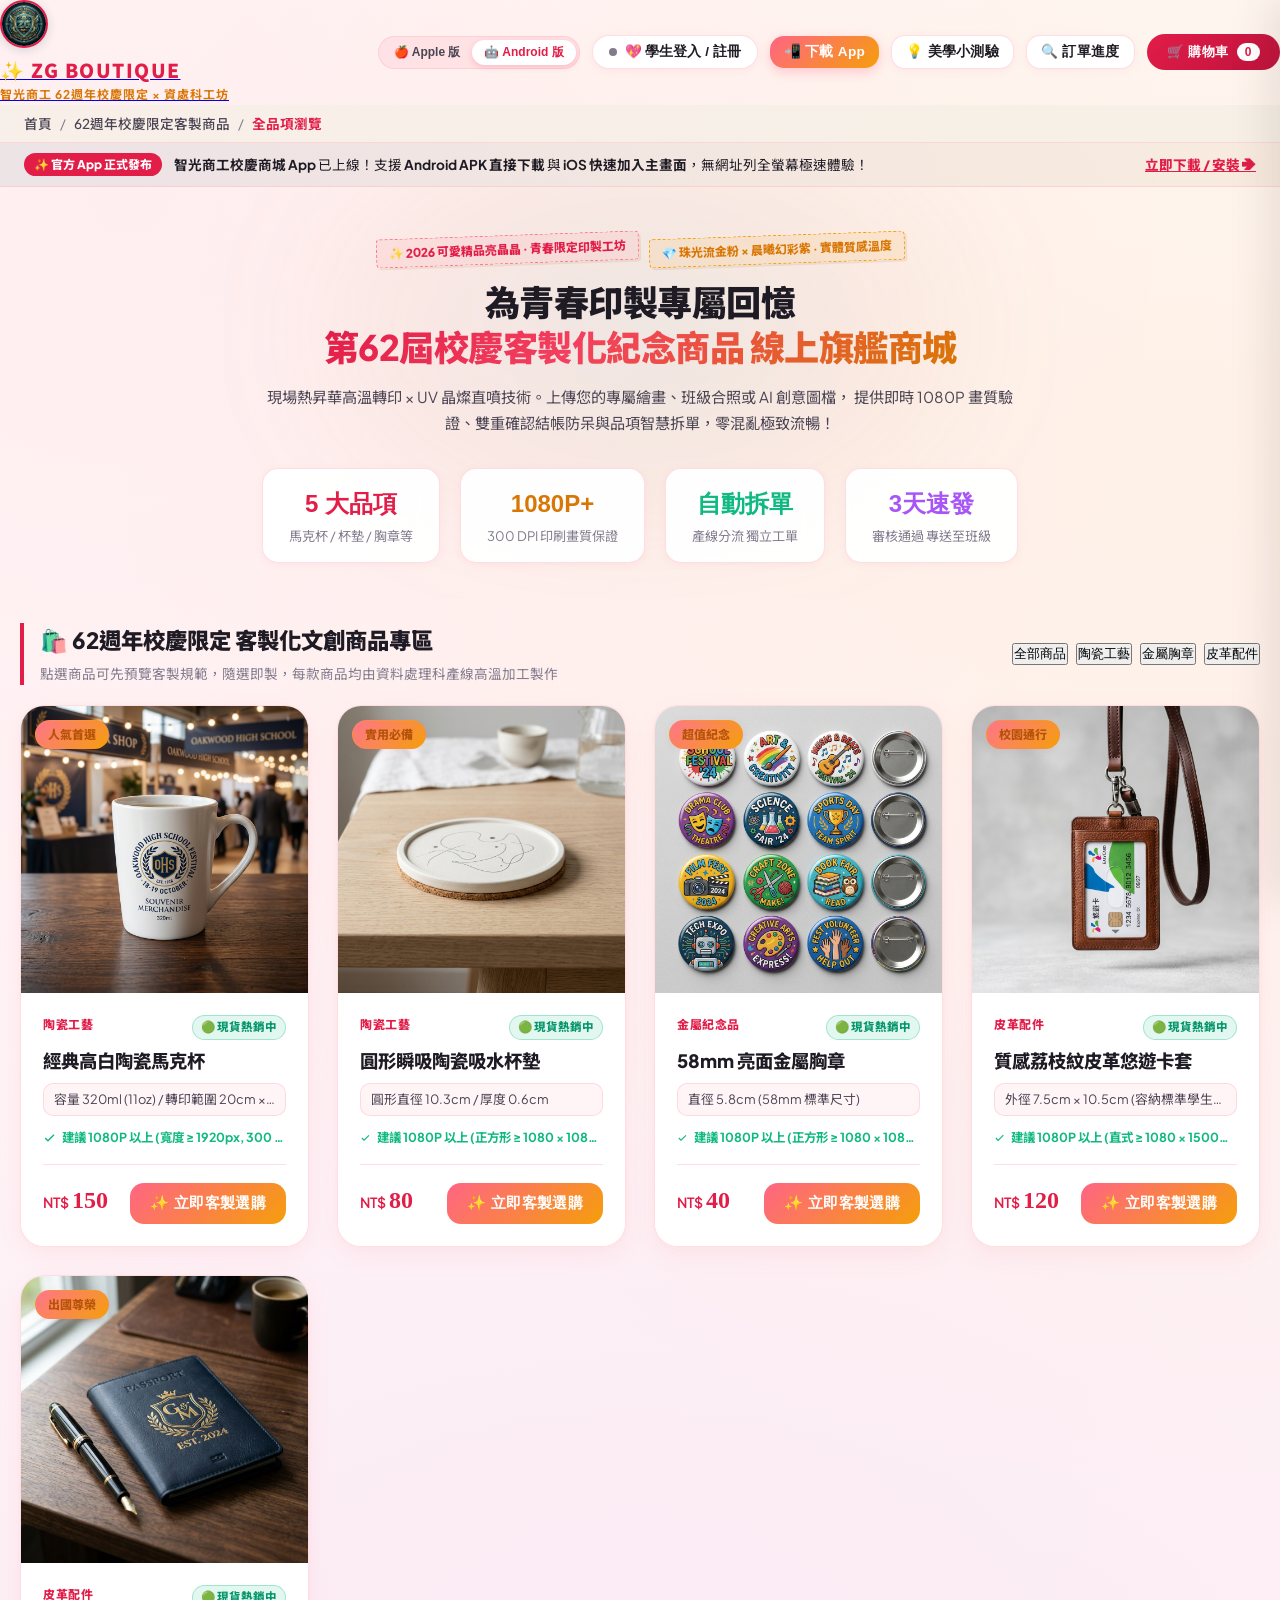
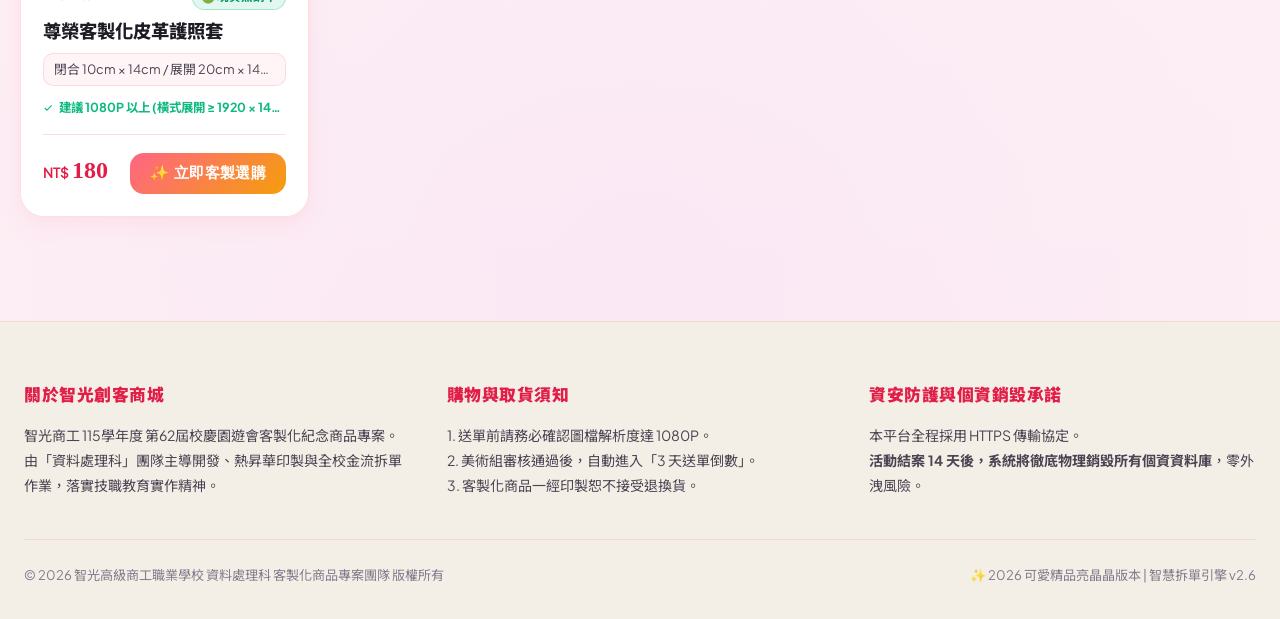
==== commit 62a2a04f: "Add files via upload" ====
--- a/index.html
+++ b/index.html
@@ -2,6 +2,10 @@
 <html lang="zh-TW">
 <head>
   <meta charset="UTF-8">
+  <meta http-equiv="refresh" content="0; url=store/index.html">
+  <script>
+    window.location.replace("store/index.html");
+  </script>
   <meta name="viewport" content="width=device-width, initial-scale=1.0, maximum-scale=5.0">
   <title>智光商工 115學年度 第62屆校慶園遊會 | 資料處理科客製商品旗艦工坊</title>
   <meta name="description" content="智光商工115學年度第62屆校慶園遊會客製化商品專案官方線上預訂商城。提供陶瓷馬克杯、瞬吸杯墊、亮面胸章、皮革悠遊卡套與護照套等頂級客製化熱轉印與UV印刷服務。具備1080P圖檔檢驗與智慧拆單系統。">
@@ -62,6 +66,11 @@
           <span id="user-status-text" class="single-line" style="max-width:140px;">學生註冊 / 登入</span>
         </button>
 
+        <!-- 下載/安裝手機 App 按鈕 (Android APK & iOS) -->
+        <button id="btn-open-app-modal" class="btn btn-primary" style="padding:7px 15px;font-size:0.85rem;background:linear-gradient(135deg, var(--teal-primary), var(--sage-green));border:none;" title="下載 Android APK 安裝包 / iOS 免審查一鍵安裝至桌面">
+          <span>📲 下載 App</span>
+        </button>
+
         <!-- 2026 美學導覽與小測驗按鈕 -->
         <button id="btn-open-quiz" class="btn btn-secondary" style="padding:7px 16px;font-size:0.85rem;" title="探索 2026 設計大師課趨勢與隨堂測驗">
           <span>💡 2026 美學導覽</span>
@@ -91,6 +100,17 @@
       <span id="crumb-product" class="breadcrumb-item active">全品項瀏覽</span>
     </div>
   </nav>
+
+  <!-- 行動專用 App 下載促銷橫幅 (App Promo Strip) -->
+  <aside class="app-download-strip" onclick="openAppDownloadModal()" role="button" aria-label="開啟 App 下載視窗">
+    <div class="app-strip-inner">
+      <span class="app-strip-badge">🚀 官方行動 App 上線</span>
+      <span class="app-strip-text">
+        <strong>智光商工校慶商城 App</strong> 現已開放！支援 <strong>Android APK 直接下載</strong> 與 <strong>iOS 快速加入主畫面</strong>，全螢幕極速下單不卡頓！
+      </span>
+      <span class="app-strip-cta">立即下載 / 安裝 ➔</span>
+    </div>
+  </aside>
 
   <!-- 主視覺 Hero Banner 區塊 -->
   <section class="hero-section">
@@ -491,11 +511,231 @@
           </div>
         </div>
       </div>
+  <!-- 模態視窗 7：行動裝置專用 App 下載與安裝中心 (Android APK & iOS) -->
+  <div id="modal-app-download" class="modal-overlay">
+    <div class="modal-card modal-card-lg" style="max-width:760px;">
+      <div class="modal-header" style="background:linear-gradient(135deg, rgba(18,99,107,0.06), rgba(178,130,75,0.08));">
+        <div style="display:flex;align-items:center;gap:12px;">
+          <img src="assets/images/icon-192.png" alt="App Icon" style="width:42px;height:42px;border-radius:10px;box-shadow:var(--shadow-sm);border:1px solid var(--border-subtle);">
+          <div>
+            <h3 class="modal-title" style="font-size:1.2rem;color:var(--text-primary);">📱 智光創客商城 官方行動 App 安裝中心</h3>
+            <p style="font-size:0.78rem;color:var(--text-muted);margin:0;">支援 Android APK 直接下載 &amp; iOS 免審查一鍵安裝至桌面</p>
+          </div>
+        </div>
+        <button class="drawer-close-btn modal-close-trigger">✕</button>
+      </div>
+
+      <!-- 作業系統切換分頁導覽 -->
+      <div style="display:flex;border-bottom:1px solid var(--border-subtle);background:var(--bg-subtle-warm);padding:0 16px;">
+        <button id="tab-btn-android" class="app-tab-btn active" onclick="switchAppTab('android')">
+          <span>🤖 Android 用戶 (APK 下載 &amp; PWA)</span>
+        </button>
+        <button id="tab-btn-ios" class="app-tab-btn" onclick="switchAppTab('ios')">
+          <span>🍎 iOS 用戶 (iPhone / iPad)</span>
+        </button>
+        <button id="tab-btn-qr" class="app-tab-btn" onclick="switchAppTab('qr')">
+          <span>💻 跨裝置掃碼互聯</span>
+        </button>
+      </div>
+
+      <div class="modal-body" style="padding:22px;max-height:75vh;overflow-y:auto;">
+        
+        <!-- Tab 1: Android 專區 -->
+        <div id="app-panel-android" class="app-panel active">
+          <div style="background:var(--teal-soft-bg);border:1px solid var(--teal-border);border-radius:var(--radius-md);padding:16px;margin-bottom:18px;">
+            <div style="display:flex;align-items:center;justify-content:space-between;flex-wrap:wrap;gap:12px;">
+              <div>
+                <h4 style="font-size:1.05rem;font-weight:900;color:var(--teal-primary);margin-bottom:4px;">
+                  📦 Android 原生安裝檔 (APK) 直接下載
+                </h4>
+                <p style="font-size:0.82rem;color:var(--text-secondary);margin:0;">
+                  版本：v2.0.26 正式發布版 · 支援 Android 8.0 及以上所有品牌手機 (三星/ASUS/小米/OPPO/Vivo 等)
+                </p>
+              </div>
+              <span style="font-size:0.75rem;background:var(--teal-primary);color:#fff;padding:3px 10px;border-radius:12px;font-weight:700;">官方直連</span>
+            </div>
+
+            <!-- APK 下載大按鈕 -->
+            <div style="margin-top:14px;display:flex;flex-direction:column;gap:10px;">
+              <a href="assets/downloads/zgshop-v2.0.26.apk" download="zgshop-v2.0.26.apk" class="btn btn-primary" style="padding:14px 20px;font-size:1rem;display:flex;align-items:center;justify-content:center;gap:12px;text-decoration:none;border-radius:var(--radius-md);box-shadow:var(--shadow-glow-teal);">
+                <span style="font-size:1.4rem;">📥</span>
+                <span style="text-align:left;">
+                  <strong style="font-size:1.05rem;">立即下載 Android APK 安裝包 (zgshop-v2.0.26.apk)</strong><br>
+                  <small style="font-size:0.75rem;opacity:0.88;">點擊即刻存入手機「下載」資料夾 · 離線/隨點隨用</small>
+                </span>
+              </a>
+
+              <!-- PWA 一鍵原生安裝按鈕 -->
+              <button id="btn-android-pwa-install" class="btn btn-cyan" style="padding:12px 18px;display:flex;align-items:center;justify-content:center;gap:10px;" onclick="triggerPwaInstall()">
+                <span style="font-size:1.2rem;">⚡</span>
+                <span style="text-align:left;">
+                  <strong>一鍵安裝至桌面 (PWA 原生免開未知來源)</strong><br>
+                  <small style="font-size:0.72rem;">由系統原生對話框快速建立主螢幕 App 圖示</small>
+                </span>
+              </button>
+            </div>
+          </div>
+
+          <!-- 4 步驟安裝教學 -->
+          <h5 style="font-size:0.95rem;font-weight:800;color:var(--text-primary);margin-bottom:12px;">
+            📖 Android 裝置 4 步驟安裝教學指南：
+          </h5>
+          <div style="display:grid;grid-template-columns:repeat(auto-fit, minmax(200px, 1fr));gap:12px;">
+            <div class="os-step-card">
+              <div class="os-step-num">1</div>
+              <div class="os-step-title">下載 APK 檔案</div>
+              <div class="os-step-desc">點擊上方藍色「立即下載」按鈕，手機瀏覽器將自動下載安裝檔。</div>
+            </div>
+            <div class="os-step-card">
+              <div class="os-step-num">2</div>
+              <div class="os-step-title">開啟安裝檔</div>
+              <div class="os-step-desc">下載完成後，下拉通知列或在手機「檔案管理 ➔ 下載」點擊 zgshop.apk。</div>
+            </div>
+            <div class="os-step-card">
+              <div class="os-step-num">3</div>
+              <div class="os-step-title">允許來源安裝</div>
+              <div class="os-step-desc">若提示「安全性封鎖」，點選【設定】並開啟【允許來自此來源的安裝】。</div>
+            </div>
+            <div class="os-step-card">
+              <div class="os-step-num">4</div>
+              <div class="os-step-title">點擊安裝完成</div>
+              <div class="os-step-desc">按下【安裝】，手機桌面即出現 ZG創客商城 圖示，享受原生商城體驗！</div>
+            </div>
+          </div>
+        </div>
+
+        <!-- Tab 2: iOS 專區 -->
+        <div id="app-panel-ios" class="app-panel" style="display:none;">
+          <div style="background:var(--warm-sand-soft);border:1px solid var(--warm-sand-border);border-radius:var(--radius-md);padding:16px;margin-bottom:18px;">
+            <div style="display:flex;align-items:center;gap:10px;margin-bottom:8px;">
+              <span style="font-size:1.3rem;">🍎</span>
+              <h4 style="font-size:1.05rem;font-weight:900;color:var(--warm-sand-hover);margin:0;">
+                iOS (iPhone / iPad) 快速加入主畫面
+              </h4>
+            </div>
+            <p style="font-size:0.82rem;color:var(--text-secondary);line-height:1.5;margin:0;">
+              因 Apple 官方安全架構限制，iOS 裝置不支援直接下載執行 .apk 安裝包。但 Apple 官方為所有 iPhone 深度打造了 <strong>PWA「加入主畫面 (Web Clip)」技術</strong>，無需經過 App Store 漫長審查，即可在桌面生成完全獨立的原生全螢幕 App！
+            </p>
+          </div>
+
+          <!-- 3 步驟圖解指南 -->
+          <h5 style="font-size:0.95rem;font-weight:800;color:var(--text-primary);margin-bottom:12px;">
+            📲 iPhone 3 秒快速安裝至桌面步驟：
+          </h5>
+          <div style="display:grid;grid-template-columns:repeat(auto-fit, minmax(200px, 1fr));gap:12px;margin-bottom:16px;">
+            <div class="os-step-card">
+              <div class="os-step-num">1</div>
+              <div class="os-step-title">使用 Safari 開啟</div>
+              <div class="os-step-desc">請使用 iPhone 內建的 <strong>Safari 瀏覽器</strong> 開啟本專案網址。</div>
+            </div>
+            <div class="os-step-card">
+              <div class="os-step-num">2</div>
+              <div class="os-step-title">點擊「分享」圖示</div>
+              <div class="os-step-desc">點擊瀏覽器底部正中間的 <strong>「分享」⎋</strong> 圖示 (方框加向上箭頭)。</div>
+            </div>
+            <div class="os-step-card">
+              <div class="os-step-num">3</div>
+              <div class="os-step-title">選擇「加入主畫面」</div>
+              <div class="os-step-desc">在清單中往下滑動，點選 <strong>「加入主畫面 ➕」</strong> 並按下右上角【新增】。</div>
+            </div>
+          </div>
+
+          <div style="background:var(--bg-subtle-warm);border:1px solid var(--border-subtle);border-radius:var(--radius-md);padding:14px;display:flex;align-items:center;justify-content:space-between;flex-wrap:wrap;gap:10px;">
+            <div>
+              <div style="font-weight:700;font-size:0.88rem;color:var(--text-primary);">本商城官方專屬網址</div>
+              <div id="copy-url-display" style="font-size:0.78rem;color:var(--teal-primary);font-family:monospace;"></div>
+            </div>
+            <button class="btn btn-secondary btn-sm" onclick="copySiteUrl()">
+              <span>📋 複製網址 (可在 Safari 貼上)</span>
+            </button>
+          </div>
+        </div>
+
+        <!-- Tab 3: 跨裝置掃碼互聯 -->
+        <div id="app-panel-qr" class="app-panel" style="display:none;">
+          <div style="text-align:center;padding:16px;">
+            <h4 style="font-size:1.1rem;font-weight:800;color:var(--text-primary);margin-bottom:6px;">
+              📷 手機掃描 QR Code 立即開啟並安裝
+            </h4>
+            <p style="font-size:0.82rem;color:var(--text-muted);margin-bottom:16px;">
+              正在使用電腦或筆電瀏覽嗎？拿起您的 iPhone 或 Android 手機相機掃描下方條碼：
+            </p>
+
+            <div style="display:inline-block;padding:16px;background:#ffffff;border:2px solid var(--border-subtle);border-radius:var(--radius-md);box-shadow:var(--shadow-card);margin-bottom:14px;">
+              <!-- 內建標準清晰 SVG QR Code 圖樣 -->
+              <svg width="180" height="180" viewBox="0 0 256 256" style="display:block;">
+                <rect width="256" height="256" fill="#ffffff"/>
+                <!-- QR 定位點 左上 -->
+                <rect x="20" y="20" width="70" height="70" fill="#12636b" rx="8"/>
+                <rect x="34" y="34" width="42" height="42" fill="#ffffff" rx="4"/>
+                <rect x="44" y="44" width="22" height="22" fill="#12636b" rx="2"/>
+                <!-- QR 定位點 右上 -->
+                <rect x="166" y="20" width="70" height="70" fill="#12636b" rx="8"/>
+                <rect x="180" y="34" width="42" height="42" fill="#ffffff" rx="4"/>
+                <rect x="190" y="44" width="22" height="22" fill="#12636b" rx="2"/>
+                <!-- QR 定位點 左下 -->
+                <rect x="20" y="166" width="70" height="70" fill="#12636b" rx="8"/>
+                <rect x="34" y="180" width="42" height="42" fill="#ffffff" rx="4"/>
+                <rect x="44" y="190" width="22" height="22" fill="#12636b" rx="2"/>
+                <!-- QR 模擬資料點矩陣 -->
+                <rect x="105" y="25" width="16" height="16" fill="#12636b"/>
+                <rect x="130" y="25" width="16" height="16" fill="#b2824b"/>
+                <rect x="105" y="55" width="16" height="16" fill="#3d7857"/>
+                <rect x="130" y="75" width="16" height="16" fill="#12636b"/>
+                <rect x="25" y="105" width="16" height="16" fill="#12636b"/>
+                <rect x="55" y="105" width="16" height="16" fill="#b2824b"/>
+                <rect x="80" y="105" width="16" height="16" fill="#12636b"/>
+                <rect x="105" y="105" width="46" height="46" fill="#12636b" rx="6"/>
+                <circle cx="128" cy="128" r="14" fill="#ffffff"/>
+                <circle cx="128" cy="128" r="8" fill="#b2824b"/>
+                <rect x="160" y="105" width="16" height="16" fill="#12636b"/>
+                <rect x="185" y="105" width="16" height="16" fill="#3d7857"/>
+                <rect x="215" y="105" width="16" height="16" fill="#12636b"/>
+                <rect x="105" y="165" width="16" height="16" fill="#b2824b"/>
+                <rect x="130" y="185" width="16" height="16" fill="#12636b"/>
+                <rect x="160" y="165" width="16" height="16" fill="#3d7857"/>
+                <rect x="185" y="185" width="16" height="16" fill="#12636b"/>
+                <rect x="215" y="165" width="16" height="16" fill="#b2824b"/>
+                <rect x="160" y="215" width="36" height="16" fill="#12636b"/>
+                <rect x="205" y="215" width="26" height="16" fill="#3d7857"/>
+              </svg>
+            </div>
+            <div style="font-size:0.85rem;color:var(--text-secondary);font-weight:600;">
+              ✨ 相機掃碼直接跳轉 · 支援 Android 瀏覽器與 iOS Safari
+            </div>
+          </div>
+        </div>
+
+      </div>
+
       <div class="modal-footer">
-        <button class="btn btn-secondary modal-close-trigger">關閉導覽</button>
+        <button class="btn btn-secondary modal-close-trigger">關閉視窗</button>
       </div>
     </div>
   </div>
+
+  <!-- 行動裝置專用底部固定導覽列 (Mobile Bottom Navigation Bar) -->
+  <nav class="mobile-bottom-bar" aria-label="行動底部導覽">
+    <button id="mob-nav-home" class="mob-nav-item active" onclick="handleMobNavHome()">
+      <span class="mob-nav-icon">🏠</span>
+      <span class="mob-nav-label">首頁商城</span>
+    </button>
+    <button id="mob-nav-lookup" class="mob-nav-item" onclick="openLookupModal()">
+      <span class="mob-nav-icon">🔍</span>
+      <span class="mob-nav-label">訂單進度</span>
+    </button>
+    <button id="mob-nav-app" class="mob-nav-item" onclick="openAppDownloadModal()">
+      <span class="mob-nav-icon">📲</span>
+      <span class="mob-nav-label">下載 App</span>
+    </button>
+    <button id="mob-nav-cart" class="mob-nav-item" onclick="openCartDrawer()">
+      <div style="position:relative;display:inline-block;">
+        <span class="mob-nav-icon">🛒</span>
+        <span id="mob-cart-count-badge" class="mob-cart-badge">0</span>
+      </div>
+      <span class="mob-nav-label">購物車</span>
+    </button>
+  </nav>
 
   <!-- 旗艦商城頁尾資訊 (Footer - 溫潤人文) -->
   <footer class="footer">
--- a/css/styles.css
+++ b/css/styles.css
@@ -1,68 +1,73 @@
 /* ==========================================================================
-   智光商工 115學年度 第62屆校慶園遊會 - 客製化商品旗艦商城 (ZG Creative Lab)
-   2026 國際設計大師課美學規範：雲舞白 × 變革藍綠 × 暖沙奶油 × 液態玻璃 (Liquid Glass)
+   智光商工 115學年度 第62屆校慶園遊會 - 客製化商品旗艦商城 (ZG Boutique Lab)
+   美學規範：✨ 可愛好看精品亮晶晶 × 珠光流金粉 × 幻彩晨曦紫 × 晶透玻璃 (Liquid Crystal)
    ========================================================================== */
 
-@import url('https://fonts.googleapis.com/css2?family=Cinzel:wght@600;700;800;900&family=Plus+Jakarta+Sans:wght@400;500;600;700;800&family=Noto+Sans+TC:wght@400;500;600;700;900&display=swap');
+@import url('https://fonts.googleapis.com/css2?family=Plus+Jakarta+Sans:wght@400;500;600;700;800;900&family=Noto+Sans+TC:wght@400;500;600;700;900&display=swap');
 
 :root {
   /* ==========================================================================
-     2026 全球代表色與淺色系美學調色盤 (Pantone Cloud Dancer & WGSN Transformative Teal)
+     ✨ 可愛好看精品亮晶晶調色盤 (Kawaii Sparkling Boutique Palette)
      ========================================================================== */
   
-  /* 基底：Pantone 2026 年度代表色「雲舞白 (Cloud Dancer / PANTONE 11-4201)」- 帶細微暖意與朝霞光感 */
-  --bg-main: #fbf9f5;
+  /* 珠光基底：晨曦珠光暖白，帶有極細微的玫瑰香檳粉光暈 */
+  --bg-main: #fff8f8;
   --bg-surface: #ffffff;
-  --bg-surface-translucent: rgba(255, 255, 255, 0.88);
-  --bg-card: rgba(255, 255, 255, 0.92);
+  --bg-surface-translucent: rgba(255, 255, 255, 0.92);
+  --bg-card: rgba(255, 255, 255, 0.95);
   --bg-card-hover: #ffffff;
-  --bg-elevated: #f4efe6;
-  --bg-subtle-warm: #f8f5ee;
-
-  /* 主題色：WGSN 2026 年度代表色「變革藍綠色 (Transformative Teal)」- 象徵轉型、希望與心靈療癒 */
-  --teal-primary: #12636b;
-  --teal-hover: #0e4f55;
-  --teal-light: #208792;
-  --teal-soft-bg: rgba(18, 99, 107, 0.08);
-  --teal-border: rgba(18, 99, 107, 0.25);
-
-  /* 2026 暖心陪伴色調：暖沙棕 (Warm Sand) & 香檸奶油 (Cream) & 鼠尾草綠 (Sage) & 暖心粉 (Nude Rose) */
-  --warm-sand: #b2824b;
-  --warm-sand-hover: #9b6c36;
-  --warm-sand-soft: rgba(178, 130, 75, 0.1);
-  --warm-sand-border: rgba(178, 130, 75, 0.28);
+  --bg-elevated: #fff0f5;
+  --bg-subtle-warm: #fff5f7;
+
+  /* 主題色系：晶燦玫瑰粉 (Glitter Rose) × 晨曦幻彩紫 (Aurora) × 香檳流金 (Champagne Sparkle) */
+  --glitter-pink: #ff6584;
+  --glitter-rose: #ff758c;
+  --glitter-gold: #f59e0b;
+  --glitter-champagne: #ffd166;
+  --glitter-aurora: #a855f7;
+  --glitter-sky: #38bdf8;
   
-  --sage-green: #3d7857;
-  --sage-soft: rgba(61, 120, 87, 0.1);
-  --sage-border: rgba(61, 120, 87, 0.25);
-
-  --nude-rose: #d96b68;
-  --nude-rose-soft: rgba(217, 107, 104, 0.1);
-
-  --alert-crimson: #c93b3b;
-  --alert-soft: rgba(201, 59, 59, 0.08);
-
-  /* 文字配色：深岩灰暖黑 (非刺眼死黑)，帶來舒適閱讀對比與高級留白感 */
-  --text-primary: #1a222a;
-  --text-secondary: #4b5866;
-  --text-muted: #788594;
-  --text-brand: #12636b;
-  --text-gold: #96672f;
-
-  /* 液態玻璃 (Liquid Glass) 微光邊界與立體漫射光影 */
-  --border-subtle: rgba(216, 206, 190, 0.6);
-  --border-bright: rgba(18, 99, 107, 0.35);
-  --border-glass: rgba(255, 255, 255, 0.85);
-
-  --shadow-sm: 0 2px 8px rgba(90, 75, 55, 0.04);
-  --shadow-card: 0 8px 24px rgba(70, 55, 40, 0.06), 0 1px 3px rgba(0, 0, 0, 0.03);
-  --shadow-card-hover: 0 16px 36px rgba(18, 99, 107, 0.12), 0 2px 6px rgba(0, 0, 0, 0.04);
-  --shadow-glow-teal: 0 4px 20px rgba(18, 99, 107, 0.25);
-  --shadow-glow-sand: 0 4px 20px rgba(178, 130, 75, 0.25);
-
-  --radius-sm: 8px;
-  --radius-md: 14px;
-  --radius-lg: 20px;
+  /* 保留優雅調和色：高級綠與大地金 */
+  --teal-primary: #e11d48; /* 亮麗精品石榴紅粉 */
+  --teal-hover: #be123c;
+  --teal-light: #fb7185;
+  --teal-soft-bg: rgba(255, 101, 132, 0.08);
+  --teal-border: rgba(255, 101, 132, 0.28);
+
+  --warm-sand: #d97706; /* 香檳琥珀金 */
+  --warm-sand-hover: #b45309;
+  --warm-sand-soft: rgba(245, 158, 11, 0.1);
+  --warm-sand-border: rgba(245, 158, 11, 0.28);
+  
+  --sage-green: #10b981; /* 薄荷寶石綠 */
+  --sage-soft: rgba(16, 185, 129, 0.1);
+  --sage-border: rgba(16, 185, 129, 0.25);
+
+  --nude-rose: #f43f5e;
+  --alert-crimson: #ef4444;
+  --alert-soft: rgba(239, 68, 68, 0.08);
+
+  /* 文字配色：深柔黑與櫻粉深灰，文字自然斷行不突兀 */
+  --text-primary: #1f1b24;
+  --text-secondary: #4a4453;
+  --text-muted: #827b8d;
+  --text-brand: #e11d48;
+  --text-gold: #b45309;
+
+  /* 晶燦立體光影與高透光玻璃擬態 */
+  --border-subtle: rgba(255, 182, 193, 0.45);
+  --border-bright: rgba(255, 101, 132, 0.4);
+  --border-glass: rgba(255, 255, 255, 0.9);
+
+  --shadow-sm: 0 2px 10px rgba(225, 29, 72, 0.05);
+  --shadow-card: 0 8px 24px rgba(255, 101, 132, 0.08), 0 2px 6px rgba(245, 158, 11, 0.04);
+  --shadow-card-hover: 0 16px 36px rgba(225, 29, 72, 0.16), 0 4px 12px rgba(245, 158, 11, 0.1);
+  --shadow-glow-pink: 0 6px 24px rgba(255, 101, 132, 0.35);
+  --shadow-glow-gold: 0 6px 24px rgba(245, 158, 11, 0.35);
+
+  --radius-sm: 10px;
+  --radius-md: 16px;
+  --radius-lg: 24px;
   --radius-full: 9999px;
 
   --transition-fast: 0.18s cubic-bezier(0.4, 0, 0.2, 1);
@@ -71,7 +76,7 @@
 }
 
 /* ==========================================================================
-   核心重置與字型排版 (Typography & Baseline)
+   核心重置與字型排版 (自然斷行、不奇怪斷字)
    ========================================================================== */
 *, *::before, *::after {
   box-sizing: border-box;
@@ -92,13 +97,81 @@
   min-height: 100vh;
   line-height: 1.6;
   overflow-x: hidden;
-  /* 2026 雲舞白暖意自然光漫射漸層 */
+  word-break: normal;
+  overflow-wrap: break-word;
+  /* ✨ 珠光亮晶晶與柔光漫射光暈漸層 */
   background-image: 
-    radial-gradient(circle at 12% 10%, rgba(18, 99, 107, 0.04) 0%, transparent 45%),
-    radial-gradient(circle at 88% 25%, rgba(178, 130, 75, 0.05) 0%, transparent 50%),
-    radial-gradient(circle at 50% 90%, rgba(61, 120, 87, 0.04) 0%, transparent 60%),
-    linear-gradient(180deg, #fbf9f5 0%, #f5efe4 100%);
-  background-attachment: fixed;
+    radial-gradient(circle at 10% 8%, rgba(255, 117, 140, 0.08) 0%, transparent 45%),
+    radial-gradient(circle at 90% 20%, rgba(245, 158, 11, 0.07) 0%, transparent 50%),
+    radial-gradient(circle at 50% 85%, rgba(168, 85, 247, 0.06) 0%, transparent 60%),
+    linear-gradient(180deg, #fff9f9 0%, #fff0f3 100%);
+}
+
+/* ✨ 閃爍發光動效 (Sparkle Animation) */
+@keyframes glitterPulse {
+  0%, 100% {
+    transform: scale(1) rotate(0deg);
+    filter: drop-shadow(0 0 3px rgba(255, 215, 0, 0.6));
+  }
+  50% {
+    transform: scale(1.15) rotate(12deg);
+    filter: drop-shadow(0 0 8px rgba(255, 105, 180, 0.8));
+  }
+}
+
+.glitter-sparkle {
+  display: inline-block;
+  animation: glitterPulse 2.5s infinite ease-in-out;
+}
+
+/* 庫存狀態標籤 */
+.stock-pill {
+  display: inline-flex;
+  align-items: center;
+  gap: 4px;
+  font-size: 0.72rem;
+  font-weight: 800;
+  padding: 2px 8px;
+  border-radius: var(--radius-full);
+}
+
+.stock-pill.in_stock {
+  background: rgba(16, 185, 129, 0.12);
+  color: #059669;
+  border: 1px solid rgba(16, 185, 129, 0.3);
+}
+
+.stock-pill.restocking {
+  background: rgba(245, 158, 11, 0.12);
+  color: #d97706;
+  border: 1px solid rgba(245, 158, 11, 0.3);
+}
+
+.stock-pill.out_of_stock {
+  background: rgba(239, 68, 68, 0.12);
+  color: #dc2626;
+  border: 1px solid rgba(239, 68, 68, 0.3);
+}
+
+/* Apple iOS 模式微調 */
+body.theme-apple {
+  font-family: -apple-system, BlinkMacSystemFont, 'SF Pro Display', 'Noto Sans TC', sans-serif;
+  letter-spacing: -0.01em;
+}
+body.theme-apple .btn,
+body.theme-apple .card,
+body.theme-apple .modal-card {
+  border-radius: 20px;
+}
+
+/* Android 模式微調 */
+body.theme-android {
+  font-family: 'Roboto', 'Plus Jakarta Sans', 'Noto Sans TC', sans-serif;
+}
+body.theme-android .btn,
+body.theme-android .card,
+body.theme-android .modal-card {
+  border-radius: 14px;
 }
 
 /* ==========================================================================
@@ -998,18 +1071,40 @@
    圖片上傳與 1080P 即時檢驗組件 (Dropzone & Validator)
    ========================================================================== */
 .upload-dropzone {
+  position: relative;
   border: 2px dashed var(--teal-border);
   border-radius: var(--radius-md);
-  padding: 24px;
+  padding: 16px;
   text-align: center;
   cursor: pointer;
   background: var(--teal-soft-bg);
   transition: all var(--transition-fast);
+  max-width: 100%;
+  min-height: 180px;
+  display: flex;
+  flex-direction: column;
+  align-items: center;
+  justify-content: center;
+  overflow: hidden;
+  box-sizing: border-box;
 }
 
 .upload-dropzone:hover, .upload-dropzone.drag-over {
   border-color: var(--teal-primary);
   background: rgba(18, 99, 107, 0.12);
+}
+
+.upload-preview-img {
+  max-width: 100%;
+  max-height: 220px;
+  width: auto;
+  height: auto;
+  object-fit: contain;
+  border-radius: var(--radius-sm);
+  box-shadow: 0 2px 8px rgba(0, 0, 0, 0.1);
+  border: 1.5px solid var(--teal-primary);
+  margin: 0 auto;
+  display: block;
 }
 
 .preview-container {
@@ -1327,17 +1422,138 @@
 }
 
 /* ==========================================================================
+   行動裝置專用 App 下載與安裝導引中心樣式
+   ========================================================================== */
+.app-download-strip {
+  background: linear-gradient(90deg, rgba(18, 99, 107, 0.08) 0%, rgba(178, 130, 75, 0.08) 100%);
+  border-bottom: 1px solid var(--border-subtle);
+  cursor: pointer;
+  padding: 10px 24px;
+  transition: background var(--transition-fast);
+}
+
+.app-download-strip:hover {
+  background: linear-gradient(90deg, rgba(18, 99, 107, 0.14) 0%, rgba(178, 130, 75, 0.14) 100%);
+}
+
+.app-strip-inner {
+  max-width: 1280px;
+  margin: 0 auto;
+  display: flex;
+  align-items: center;
+  justify-content: space-between;
+  gap: 12px;
+  font-size: 0.85rem;
+}
+
+.app-strip-badge {
+  background: var(--teal-primary);
+  color: #ffffff;
+  padding: 2px 10px;
+  border-radius: var(--radius-full);
+  font-size: 0.75rem;
+  font-weight: 800;
+  white-space: nowrap;
+}
+
+.app-strip-text {
+  color: var(--text-primary);
+  flex-grow: 1;
+}
+
+.app-strip-cta {
+  color: var(--teal-primary);
+  font-weight: 800;
+  white-space: nowrap;
+  text-decoration: underline;
+  cursor: pointer;
+}
+
+/* App 下載 Modal 分頁標籤 */
+.app-tab-btn {
+  padding: 12px 18px;
+  border: none;
+  background: transparent;
+  font-size: 0.88rem;
+  font-weight: 700;
+  color: var(--text-muted);
+  cursor: pointer;
+  border-bottom: 2.5px solid transparent;
+  transition: all var(--transition-fast);
+}
+
+.app-tab-btn:hover {
+  color: var(--text-primary);
+}
+
+.app-tab-btn.active {
+  color: var(--teal-primary);
+  border-bottom-color: var(--teal-primary);
+  background: rgba(255, 255, 255, 0.6);
+}
+
+/* 步驟指南卡片 */
+.os-step-card {
+  background: #ffffff;
+  border: 1px solid var(--border-subtle);
+  border-radius: var(--radius-md);
+  padding: 14px;
+  box-shadow: var(--shadow-sm);
+  display: flex;
+  flex-direction: column;
+}
+
+.os-step-num {
+  width: 24px;
+  height: 24px;
+  border-radius: 50%;
+  background: var(--teal-primary);
+  color: #ffffff;
+  font-size: 0.75rem;
+  font-weight: 900;
+  display: flex;
+  align-items: center;
+  justify-content: center;
+  margin-bottom: 8px;
+}
+
+.os-step-title {
+  font-weight: 800;
+  font-size: 0.88rem;
+  color: var(--text-primary);
+  margin-bottom: 4px;
+}
+
+.os-step-desc {
+  font-size: 0.78rem;
+  color: var(--text-secondary);
+  line-height: 1.4;
+}
+
+/* 行動底部固定導覽列 (預設桌面端隱藏) */
+.mobile-bottom-bar {
+  display: none;
+}
+
+/* ==========================================================================
    RWD 響應式優化
    ========================================================================== */
 @media (max-width: 768px) {
+  body {
+    padding-bottom: 64px; /* 為底部導覽列預留空間 */
+  }
+
   .nav-container {
-    padding: 0;
+    padding: 0 12px;
   }
   .brand-sub-title {
     display: none;
   }
   .hero-section {
-    padding: 44px 16px 32px;
+    padding: 36px 16px 28px;
+  }
+  .hero-title {
+    font-size: 1.75rem;
   }
   .product-grid {
     grid-template-columns: 1fr;
@@ -1345,4 +1561,123 @@
   .cart-drawer {
     max-width: 100%;
   }
-}
+
+  /* 行動端底部導覽列啟動 */
+  .mobile-bottom-bar {
+    display: flex;
+    position: fixed;
+    bottom: 0;
+    left: 0;
+    right: 0;
+    height: 58px;
+    background: rgba(255, 255, 255, 0.96);
+    backdrop-filter: blur(16px);
+    -webkit-backdrop-filter: blur(16px);
+    border-top: 1px solid var(--border-subtle);
+    z-index: 850;
+    justify-content: space-around;
+    align-items: center;
+    box-shadow: 0 -4px 20px rgba(70, 55, 40, 0.08);
+  }
+
+  .mob-nav-item {
+    flex: 1;
+    height: 100%;
+    display: flex;
+    flex-direction: column;
+    align-items: center;
+    justify-content: center;
+    border: none;
+    background: transparent;
+    cursor: pointer;
+    color: var(--text-muted);
+    transition: color var(--transition-fast);
+  }
+
+  .mob-nav-item.active,
+  .mob-nav-item:active {
+    color: var(--teal-primary);
+  }
+
+  .mob-nav-icon {
+    font-size: 1.25rem;
+    line-height: 1;
+  }
+
+  .mob-nav-label {
+    font-size: 0.65rem;
+    font-weight: 700;
+    margin-top: 3px;
+  }
+
+  .mob-cart-badge {
+    position: absolute;
+    top: -4px;
+    right: -8px;
+    background: var(--alert-crimson);
+    color: #fff;
+    font-size: 0.65rem;
+    font-weight: 900;
+    padding: 1px 5px;
+    border-radius: 999px;
+    min-width: 16px;
+    text-align: center;
+  }
+
+  .app-strip-inner {
+    flex-direction: column;
+    align-items: flex-start;
+    gap: 6px;
+  }
+
+  /* 後台管理介面行動端支援 */
+  .admin-layout {
+    flex-direction: column;
+  }
+  .admin-sidebar {
+    width: 100%;
+    border-right: none;
+    border-bottom: 1px solid var(--border-subtle);
+  }
+  .admin-topbar {
+    flex-direction: column;
+    align-items: flex-start;
+    gap: 12px;
+  }
+}
+
+/* ==========================================================================
+   後台通用排版架構防護 (防止頁面標籤全展開與跑版)
+   ========================================================================== */
+.admin-layout {
+  display: flex;
+  min-height: 100vh;
+  background: var(--bg-main, #fbf9f5);
+}
+
+.admin-sidebar {
+  width: 260px;
+  background: #ffffff;
+  border-right: 1px solid var(--border-subtle, #e5ded3);
+  display: flex;
+  flex-direction: column;
+  flex-shrink: 0;
+  box-shadow: 2px 0 16px rgba(70, 55, 40, 0.03);
+}
+
+.admin-content-area {
+  flex-grow: 1;
+  overflow-y: auto;
+  background: var(--bg-main, #fbf9f5);
+  display: flex;
+  flex-direction: column;
+}
+
+.admin-tab-content {
+  display: none !important;
+}
+
+.admin-tab-content.active {
+  display: block !important;
+}
+
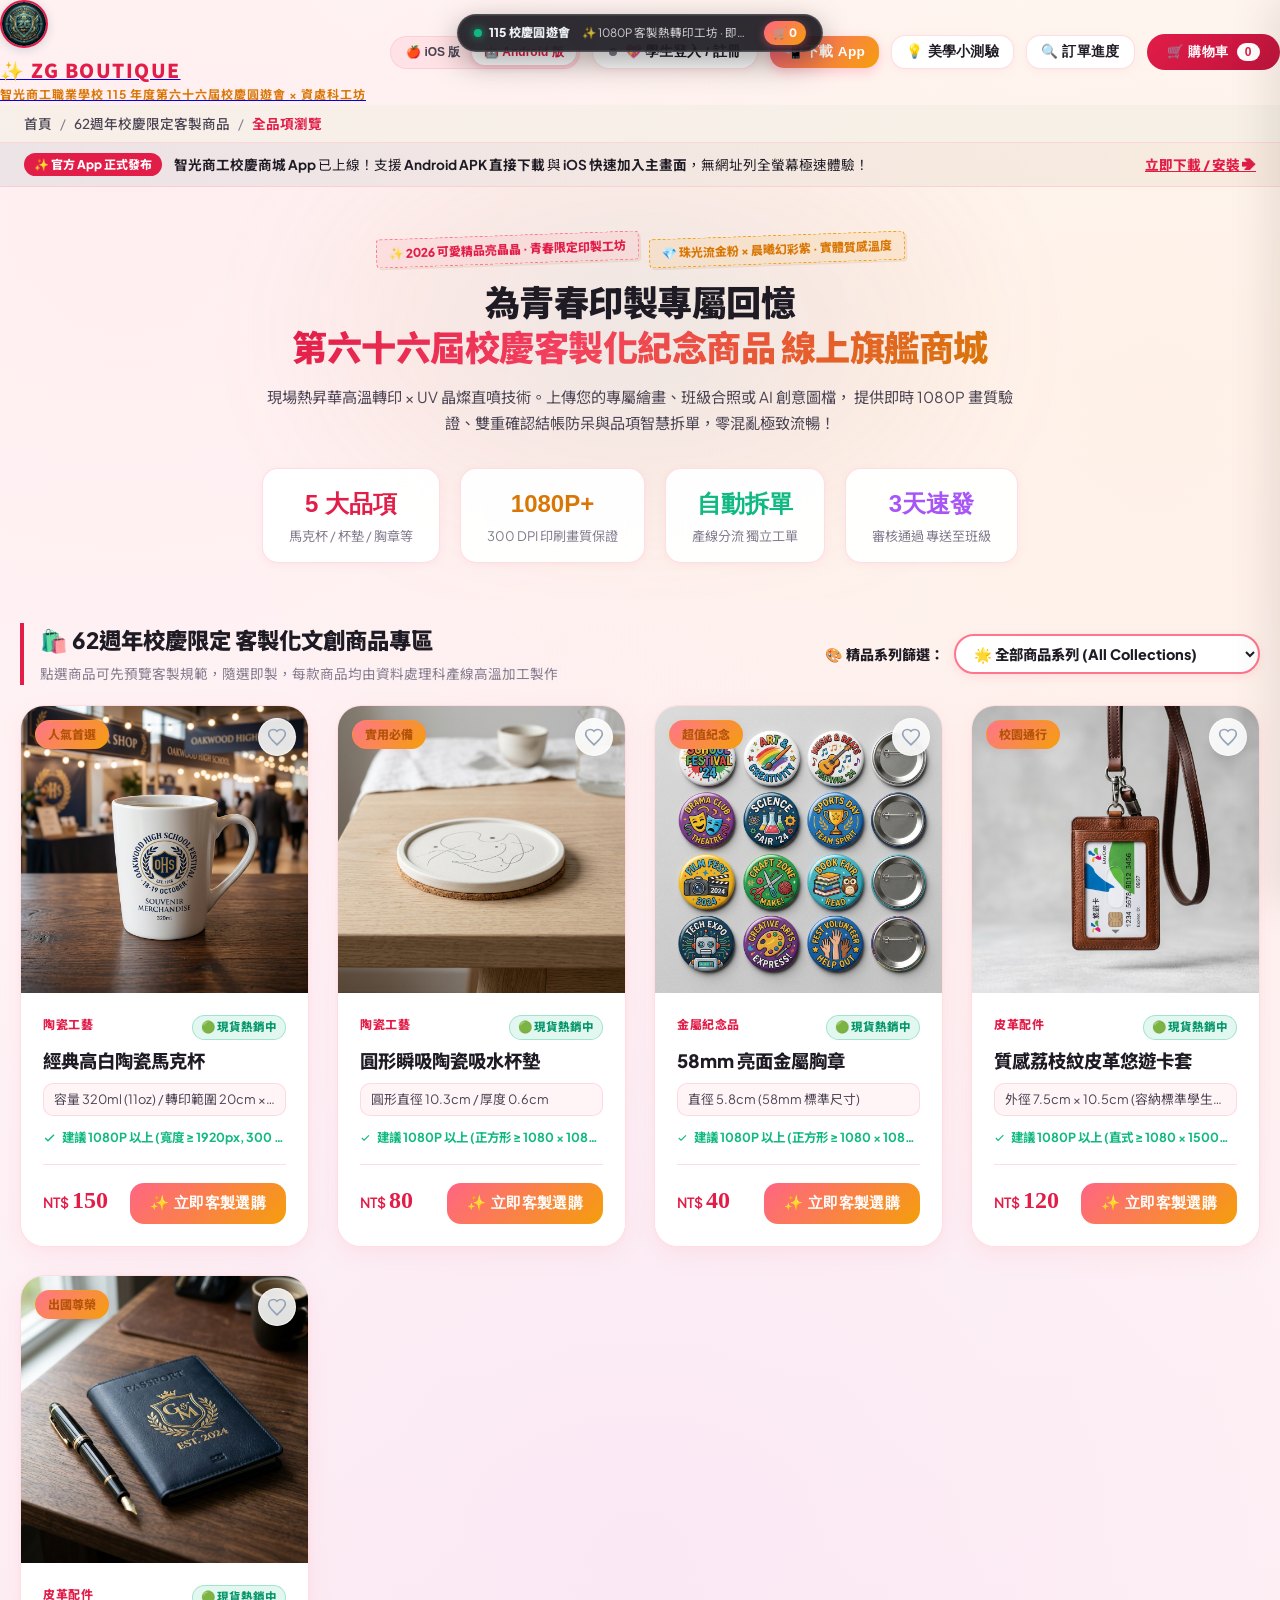
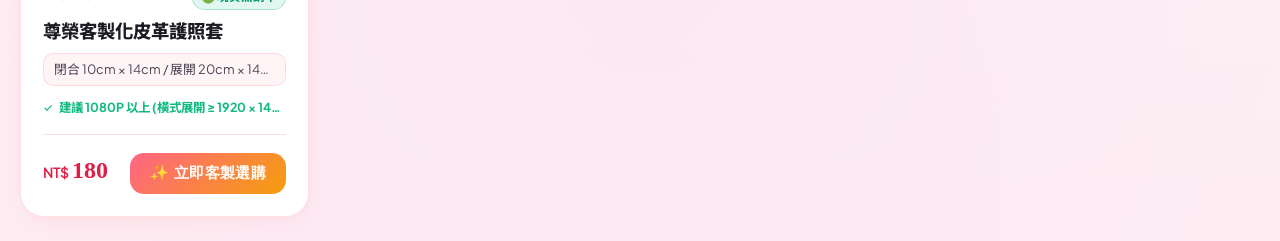
==== commit e539631f: "Add files via upload" ====
--- a/index.html
+++ b/index.html
@@ -1,795 +1,1038 @@
-<!DOCTYPE html>
-<html lang="zh-TW">
-<head>
-  <meta charset="UTF-8">
-  <meta http-equiv="refresh" content="0; url=store/index.html">
-  <script>
-    window.location.replace("store/index.html");
-  </script>
-  <meta name="viewport" content="width=device-width, initial-scale=1.0, maximum-scale=5.0">
-  <title>智光商工 115學年度 第62屆校慶園遊會 | 資料處理科客製商品旗艦工坊</title>
-  <meta name="description" content="智光商工115學年度第62屆校慶園遊會客製化商品專案官方線上預訂商城。提供陶瓷馬克杯、瞬吸杯墊、亮面胸章、皮革悠遊卡套與護照套等頂級客製化熱轉印與UV印刷服務。具備1080P圖檔檢驗與智慧拆單系統。">
-  <meta name="theme-color" content="#fbf9f5">
-  
-  <!-- PWA 支援 -->
-  <link rel="manifest" href="manifest.json">
-  <link rel="apple-touch-icon" href="assets/images/icon-192.png">
-  <link rel="icon" type="image/png" href="assets/images/favicon.png">
-
-  <!-- 2026 全球趨勢淺色美學樣式表 (雲舞白 × 變革藍綠 × 暖沙奶油) -->
-  <link rel="stylesheet" href="css/styles.css">
-  
-  <style>
-    /* 2026 頂部快訊輪播通知條 - 變革藍綠色漸層 */
-    .ticker-bar {
-      background: linear-gradient(90deg, #0e4f55, #12636b, #0e4f55);
-      border-bottom: 1px solid rgba(255, 255, 255, 0.2);
-      padding: 7px 18px;
-      font-size: 0.82rem;
-      color: #ffffff;
-      text-align: center;
-      display: flex;
-      align-items: center;
-      justify-content: center;
-      gap: 12px;
-      letter-spacing: 0.3px;
-    }
-  </style>
-</head>
-<body>
-
-  <!-- 醒目 Toast 通知容器 -->
-  <div id="toast-container"></div>
-
-  <!-- 頂部快訊輪播通知條 -->
-  <div class="ticker-bar">
-    <span style="font-weight:700;">🎉 智光商工 115學年度 第62屆校慶園遊會【客製商品專案】線上預約開跑！</span>
-    <span class="single-line" style="max-width:340px;color:#e6f4f5;">★ 支援即時 1080P 原圖檢驗與品項智慧獨立拆單</span>
-  </div>
-
-  <!-- 頂級主導覽列 (Liquid Glass 雲舞白) -->
-  <header class="navbar">
-    <div class="nav-container">
-      <a href="index.html" class="brand-wrapper">
-        <img src="assets/images/logo.png" alt="智光創客商城" class="brand-logo">
-        <div class="brand-titles">
-          <span class="brand-main-title">ZG CREATIVE LAB</span>
-          <span class="brand-sub-title">智光商工 62週年校慶限定 × 資處科工坊</span>
-        </div>
-      </a>
-
-      <!-- 導覽功能操作區 (無後台登入連結，符合隱形閘道安全規範) -->
-      <div class="nav-actions">
-        <!-- 學生認證狀態按鈕 -->
-        <button id="user-status-pill" class="user-status-pill" title="點擊設定學生個資">
-          <span id="user-status-dot" class="user-dot"></span>
-          <span id="user-status-text" class="single-line" style="max-width:140px;">學生註冊 / 登入</span>
-        </button>
-
-        <!-- 下載/安裝手機 App 按鈕 (Android APK & iOS) -->
-        <button id="btn-open-app-modal" class="btn btn-primary" style="padding:7px 15px;font-size:0.85rem;background:linear-gradient(135deg, var(--teal-primary), var(--sage-green));border:none;" title="下載 Android APK 安裝包 / iOS 免審查一鍵安裝至桌面">
-          <span>📲 下載 App</span>
-        </button>
-
-        <!-- 2026 美學導覽與小測驗按鈕 -->
-        <button id="btn-open-quiz" class="btn btn-secondary" style="padding:7px 16px;font-size:0.85rem;" title="探索 2026 設計大師課趨勢與隨堂測驗">
-          <span>💡 2026 美學導覽</span>
-        </button>
-
-        <!-- 訂單查詢按鈕 -->
-        <button id="btn-open-lookup" class="btn btn-secondary" style="padding:7px 16px;font-size:0.85rem;" title="查詢下單進度">
-          <span>🔍 訂單進度</span>
-        </button>
-
-        <!-- 懸浮購物車開關 -->
-        <button id="btn-open-cart" class="cart-btn" aria-label="打開購物車">
-          <span>🛒 購物車</span>
-          <span id="cart-badge-count" class="cart-count-badge">0</span>
-        </button>
-      </div>
-    </div>
-  </header>
-
-  <!-- 導覽麵包屑 (首頁 > 分類 > 商品) -->
-  <nav class="breadcrumb-bar" aria-label="導覽麵包屑">
-    <div class="breadcrumb-container">
-      <a href="index.html" class="breadcrumb-item">首頁</a>
-      <span class="breadcrumb-separator">/</span>
-      <span class="breadcrumb-item">62週年校慶客製商品</span>
-      <span class="breadcrumb-separator">/</span>
-      <span id="crumb-product" class="breadcrumb-item active">全品項瀏覽</span>
-    </div>
-  </nav>
-
-  <!-- 行動專用 App 下載促銷橫幅 (App Promo Strip) -->
-  <aside class="app-download-strip" onclick="openAppDownloadModal()" role="button" aria-label="開啟 App 下載視窗">
-    <div class="app-strip-inner">
-      <span class="app-strip-badge">🚀 官方行動 App 上線</span>
-      <span class="app-strip-text">
-        <strong>智光商工校慶商城 App</strong> 現已開放！支援 <strong>Android APK 直接下載</strong> 與 <strong>iOS 快速加入主畫面</strong>，全螢幕極速下單不卡頓！
-      </span>
-      <span class="app-strip-cta">立即下載 / 安裝 ➔</span>
-    </div>
-  </aside>
-
-  <!-- 主視覺 Hero Banner 區塊 -->
-  <section class="hero-section">
-    <div class="hero-glow-orb"></div>
-    <div class="hero-content">
-      <div style="margin-bottom: 14px; display:flex; justify-content:center; gap:10px; flex-wrap:wrap;">
-        <span class="imperfect-stamp">✎ 2026 刻意的不完美 (Imperfect by Design) · 手感溫度工藝</span>
-        <span class="imperfect-stamp" style="border-color:var(--teal-primary);color:var(--teal-primary);">✦ 雲舞白 × 變革藍綠 · 禪意留白</span>
-      </div>
-      <div class="hero-badge-tag">
-        <svg width="16" height="16" viewBox="0 0 24 24" fill="currentColor"><path d="M12 2l3.09 6.26L22 9.27l-5 4.87 1.18 6.88L12 17.77l-6.18 3.25L7 14.14 2 9.27l6.91-1.01L12 2z"/></svg>
-        <span>智光商工 資料處理科頂級工藝實作專案</span>
-      </div>
-      <h1 class="hero-title">
-        為青春印製專屬回憶<br>
-        <span>校慶客製化紀念商品 線上旗艦工坊</span>
-      </h1>
-      <p class="hero-desc">
-        現場熱昇華高溫轉印 × UV 晶燦直噴技術。上傳您的專屬繪畫、班級合照或 AI 創意圖檔，
-        系統提供即時 1080P 畫質驗證、雙重確認結帳防呆與品項智慧拆單，零死當極致流暢！
-      </p>
-
-      <!-- 統計指標展示 -->
-      <div class="hero-stats-row">
-        <div class="hero-stat-card">
-          <div class="hero-stat-value">5 大品項</div>
-          <div class="hero-stat-label">馬克杯 / 杯墊 / 胸章等</div>
-        </div>
-        <div class="hero-stat-card">
-          <div class="hero-stat-value">1080P+</div>
-          <div class="hero-stat-label">300 DPI 印刷畫質保證</div>
-        </div>
-        <div class="hero-stat-card">
-          <div class="hero-stat-value">自動拆單</div>
-          <div class="hero-stat-label">產線分流 零混亂作業</div>
-        </div>
-        <div class="hero-stat-card">
-          <div class="hero-stat-value">3天速發</div>
-          <div class="hero-stat-label">審核通過 專送至班級</div>
-        </div>
-      </div>
-    </div>
-  </section>
-
-  <!-- 核心商品目錄區 (Product Grid) -->
-  <main class="section-container">
-    <div class="section-header">
-      <div>
-        <h2 class="section-title">熱門客製化商品系列</h2>
-        <p class="section-subtitle">點擊「客製下單」即時上傳圖檔並檢測解析度，未滿 1080P 自動提醒防呆</p>
-      </div>
-    </div>
-
-    <!-- 5 大商品渲染網格 -->
-    <div id="products-grid" class="product-grid">
-      <!-- 由 js/store.js 動態渲染 -->
-    </div>
-  </main>
-
-  <!-- 購物車懸浮側邊欄 (Cart Drawer) -->
-  <div id="drawer-backdrop" class="drawer-backdrop"></div>
-  <aside id="cart-drawer" class="cart-drawer" aria-label="購物車清單">
-    <div class="drawer-header">
-      <div class="drawer-title">
-        <span>🛒 專屬購物車</span>
-      </div>
-      <button id="btn-close-cart" class="drawer-close-btn" aria-label="關閉購物車">✕</button>
-    </div>
-
-    <div class="drawer-body">
-      <!-- 智慧拆單說明提示 -->
-      <div class="cart-split-alert">
-        ⚡ <strong>智慧拆單提醒：</strong> 購物車若包含多款不同商品，結帳後系統將自動拆解為專屬獨立工作單（如：001-馬克杯、001-胸章），利於各產線同步印製與雙聯單開立！
-      </div>
-
-      <!-- 購物車商品列表動態容器 -->
-      <div id="drawer-cart-list" style="display:flex;flex-direction:column;gap:12px;"></div>
-    </div>
-
-    <div class="drawer-footer">
-      <div class="drawer-total-row">
-        <span class="drawer-total-label">結帳總計金額：</span>
-        <span id="drawer-total-amount" class="drawer-total-price">NT$ 0</span>
-      </div>
-      <button id="btn-drawer-checkout" class="btn btn-primary btn-full">
-        <span class="btn-text">進行結帳核對 (雙重確認)</span>
-      </button>
-    </div>
-  </aside>
-
-  <!-- 模態視窗 1：客製圖檔上傳工作室 (Custom Studio Modal) -->
-  <div id="modal-custom-studio" class="modal-overlay">
-    <div class="modal-card modal-card-lg">
-      <div class="modal-header">
-        <h3 id="studio-prod-name" class="modal-title">客製商品名稱</h3>
-        <button class="drawer-close-btn modal-close-trigger">✕</button>
-      </div>
-      <div class="modal-body">
-        <div style="display:grid;grid-template-columns:1fr 1.3fr;gap:20px;">
-          <!-- 商品展示與規格 -->
-          <div>
-            <img id="studio-prod-img" src="" alt="商品預覽" style="width:100%;border-radius:var(--radius-md);border:1px solid var(--border-subtle);object-fit:cover;aspect-ratio:1;">
-            <div style="margin-top:12px;background:var(--bg-subtle-warm);padding:14px;border-radius:var(--radius-sm);font-size:0.85rem;border:1px solid var(--border-subtle);">
-              <div><strong>規格：</strong> <span id="studio-prod-specs"></span></div>
-              <div style="margin-top:4px;"><strong>材質：</strong> <span id="studio-prod-material"></span></div>
-              <div style="margin-top:4px;color:var(--teal-primary);font-weight:700;"><strong>單價：</strong> <span id="studio-prod-price"></span></div>
-              <div style="margin-top:4px;color:var(--warm-sand-hover);font-size:0.78rem;"><strong>要求：</strong> <span id="studio-prod-res-req"></span></div>
-            </div>
-          </div>
-
-          <!-- 上傳與表單填寫 -->
-          <div style="display:flex;flex-direction:column;gap:16px;">
-            <!-- 圖檔上傳拖曳區 -->
-            <div>
-              <label class="form-label">
-                強制上傳印製圖檔 <span class="req">* (必填，限 PNG/JPG，建議 1080P 以上)</span>
-              </label>
-              
-              <div id="studio-dropzone" class="upload-dropzone">
-                <input type="file" id="studio-file-input" accept="image/png,image/jpeg,image/jpg,image/webp" style="display:none;">
-                
-                <div id="upload-placeholder-box">
-                  <div style="font-size:2rem;margin-bottom:8px;">📤</div>
-                  <div style="font-weight:700;color:var(--text-primary);">點擊或將圖檔拖曳至此處</div>
-                  <div style="font-size:0.78rem;color:var(--text-muted);margin-top:4px;">無檔案大小限制 / 系統即時計算寬高與解析度</div>
-                </div>
-
-                <!-- 上傳後即時預覽與 1080P 檢驗結果 -->
-                <div id="upload-preview-box" class="preview-container" style="display:none;">
-                  <img id="upload-thumb" class="preview-thumb" src="" alt="圖檔縮圖">
-                  <div class="preview-meta" style="text-align:left;">
-                    <div id="upload-res-badge" class="res-badge res-pass">✓ 1080P 合格</div>
-                    <div id="upload-res-text" style="font-size:0.8rem;color:var(--text-secondary);margin-top:4px;"></div>
-                    <div style="font-size:0.78rem;color:var(--teal-primary);margin-top:4px;font-weight:600;">點擊此處可更換其他圖片</div>
-                  </div>
-                </div>
-              </div>
-            </div>
-
-            <!-- 2026 靈感配色快捷輔助 -->
-            <div class="form-group">
-              <label class="form-label">
-                2026 靈感調色盤建議 <span style="font-size:0.75rem;color:var(--text-muted);">(點選融入 2026 療癒底色情境)</span>
-              </label>
-              <div class="palette-swatches">
-                <button type="button" class="swatch-btn active" data-color="雲舞白 (Cloud Dancer)" onclick="selectPaletteSwatch(this, '雲舞白 (Cloud Dancer)')">
-                  <span class="swatch-dot" style="background:#fbf9f5;border:1px solid #ccc;"></span> 雲舞白
-                </button>
-                <button type="button" class="swatch-btn" data-color="變革藍綠 (Teal)" onclick="selectPaletteSwatch(this, '變革藍綠 (Teal)')">
-                  <span class="swatch-dot" style="background:#12636b;"></span> 變革藍綠
-                </button>
-                <button type="button" class="swatch-btn" data-color="暖意粉 (Pink)" onclick="selectPaletteSwatch(this, '暖意粉 (Pink)')">
-                  <span class="swatch-dot" style="background:#e2827f;"></span> 暖意粉
-                </button>
-                <button type="button" class="swatch-btn" data-color="律動絢藍 (Blues)" onclick="selectPaletteSwatch(this, '律動絢藍 (Blues)')">
-                  <span class="swatch-dot" style="background:#2a5c8a;"></span> 律動絢藍
-                </button>
-                <button type="button" class="swatch-btn" data-color="鼠尾草綠 (Sage)" onclick="selectPaletteSwatch(this, '鼠尾草綠 (Sage)')">
-                  <span class="swatch-dot" style="background:#517b62;"></span> 鼠尾草綠
-                </button>
-              </div>
-            </div>
-
-            <!-- 2026 刻意的不完美手感裝飾 -->
-            <div class="form-group">
-              <label class="form-label" for="studio-stamp-select">
-                手感工藝裝飾風格 <span style="font-size:0.75rem;color:var(--text-muted);">(打破 AI 模板化，疊加校慶人味元素)</span>
-              </label>
-              <select id="studio-stamp-select" class="form-select">
-                <option value="純淨原創圖檔 (無裝飾)">純淨原創圖檔 (無裝飾)</option>
-                <option value="校慶 62 週年紀念鋼印 (Imperfect Stamp)">校慶 62 週年紀念鋼印 (Imperfect Stamp)</option>
-                <option value="拍立得生活切片邊框 (Polaroid Frame)">拍立得生活切片邊框 (Polaroid Frame)</option>
-                <option value="手繪星芒生活感塗鴉 (Doodle Art)">手繪星芒生活感塗鴉 (Doodle Art)</option>
-              </select>
-            </div>
-
-            <!-- 客製備註 (嚴格單行鎖定) -->
-            <div class="form-group">
-              <label class="form-label" for="studio-notes">
-                個人客製要求與備註 <span style="font-size:0.75rem;color:var(--text-muted);">(如：圖案置中、指定加字，單行鎖定)</span>
-              </label>
-              <input type="text" id="studio-notes" class="form-input single-line" placeholder="例：正面圖案請置中對齊，不要遮蓋到底部日期" maxlength="80">
-            </div>
-
-            <!-- 數量選擇 -->
-            <div class="form-group">
-              <label class="form-label" for="studio-qty">購買數量</label>
-              <input type="number" id="studio-qty" class="form-input" value="1" min="1" max="20" style="max-width:120px;">
-            </div>
-          </div>
-        </div>
-      </div>
-      <div class="modal-footer">
-        <button class="btn btn-secondary modal-close-trigger">取消</button>
-        <button id="btn-add-to-cart" class="btn btn-primary">
-          <span class="btn-text">加入購物車</span>
-        </button>
-      </div>
-    </div>
-  </div>
-
-  <!-- 模態視窗 2：學生 6 大核心必填欄位註冊/登入 (Student Auth Modal) -->
-  <div id="modal-student-auth" class="modal-overlay">
-    <div class="modal-card">
-      <div class="modal-header">
-        <h3 class="modal-title">學生帳號認證 (結帳必備)</h3>
-        <button class="drawer-close-btn modal-close-trigger">✕</button>
-      </div>
-      <form id="form-student-auth">
-        <div class="modal-body">
-          <div style="background:var(--teal-soft-bg);border:1px solid var(--teal-border);padding:12px 16px;border-radius:var(--radius-md);font-size:0.85rem;color:var(--teal-primary);line-height:1.5;">
-            🔒 <strong>校園資安保護承諾：</strong> 依專案規格書規定，結帳前強制綁定以下 6 項核心個資（防偽與取貨主鍵）。全程 HTTPS 加密，活動結案 14 天後資料庫自動徹底物理銷毀。
-          </div>
-
-          <div style="display:grid;grid-template-columns:1fr 1fr;gap:14px;">
-            <div class="form-group">
-              <label class="form-label" for="auth-student-id">1. 學號 (Primary Key) <span class="req">*</span></label>
-              <input type="text" id="auth-student-id" class="form-input" placeholder="例：112345" required>
-            </div>
-            <div class="form-group">
-              <label class="form-label" for="auth-class-name">2. 班級 <span class="req">*</span></label>
-              <select id="auth-class-name" class="form-select" required>
-                <option value="資三1">資三1 (資料處理科)</option>
-                <option value="資三2">資三2 (資料處理科)</option>
-                <option value="美三1">美三1 (廣告設計科)</option>
-                <option value="美三2">美三2 (廣告設計科)</option>
-                <option value="電三1">電三1 (資訊科)</option>
-                <option value="電三2">電三2 (電子科)</option>
-                <option value="觀三1">觀三1 (觀光事業科)</option>
-                <option value="普三1">普三1 (普通科)</option>
-                <option value="普三2">普三2 (普通科)</option>
-                <option value="餐三1">餐三1 (餐飲管理科)</option>
-              </select>
-            </div>
-            <div class="form-group">
-              <label class="form-label" for="auth-seat-no">3. 座號 (01-60) <span class="req">*</span></label>
-              <input type="number" id="auth-seat-no" class="form-input" placeholder="例：18" min="1" max="60" required>
-            </div>
-            <div class="form-group">
-              <label class="form-label" for="auth-name">4. 學生真實姓名 <span class="req">*</span></label>
-              <input type="text" id="auth-name" class="form-input" placeholder="例：陳冠宇" required>
-            </div>
-            <div class="form-group">
-              <label class="form-label" for="auth-gender">5. 性別 <span class="req">*</span></label>
-              <select id="auth-gender" class="form-select" required>
-                <option value="男">男</option>
-                <option value="女">女</option>
-                <option value="其他">其他</option>
-              </select>
-            </div>
-            <div class="form-group">
-              <label class="form-label" for="auth-phone">6. 聯絡電話 (09xxxxxxxx) <span class="req">*</span></label>
-              <input type="tel" id="auth-phone" class="form-input" placeholder="例：0912345678" pattern="09[0-9]{8}" required>
-            </div>
-          </div>
-        </div>
-        <div class="modal-footer">
-          <button type="button" class="btn btn-secondary modal-close-trigger">取消</button>
-          <button type="submit" id="btn-save-auth" class="btn btn-primary">
-            <span class="btn-text">儲存個資並綁定</span>
-          </button>
-        </div>
-      </form>
-    </div>
-  </div>
-
-  <!-- 模態視窗 3：結帳雙重確認視窗 (Double Confirmation Modal) -->
-  <div id="modal-double-confirm" class="modal-overlay">
-    <div class="modal-card modal-card-lg">
-      <div class="modal-header">
-        <h3 class="modal-title">訂單送出前 雙重確認 (Double Confirmation)</h3>
-        <button class="drawer-close-btn modal-close-trigger">✕</button>
-      </div>
-      <div class="modal-body">
-        <p style="font-size:0.9rem;color:var(--text-secondary);">
-          請仔細核對以下 5 項核心訂單與個資資訊。點擊「確認無誤送出訂單」後，系統將正式立案並依商品品項自動拆單：
-        </p>
-
-        <!-- (a) 選購商品 (b) 價格 -->
-        <div id="confirm-items-summary" style="margin-top:6px;"></div>
-
-        <!-- 拆單預覽通知 -->
-        <div id="confirm-split-preview" style="margin-top:12px;"></div>
-
-        <!-- (c) 聯絡電話 (d) 客製要求備註 (e) 班級與座號姓名 -->
-        <div style="background:var(--bg-subtle-warm);border:1px solid var(--border-subtle);border-radius:var(--radius-md);padding:14px;margin-top:12px;">
-          <h4 style="font-size:0.9rem;color:var(--teal-primary);margin-bottom:8px;font-weight:800;">👤 顧客訂單核對資料</h4>
-          <div id="confirm-student-summary"></div>
-        </div>
-
-        <div style="display:flex;justify-content:space-between;align-items:baseline;padding:14px 0;border-top:1px solid var(--border-subtle);margin-top:12px;">
-          <span style="font-weight:700;color:var(--text-secondary);">應付總金額：</span>
-          <span id="confirm-final-total" style="font-size:1.6rem;font-weight:900;color:var(--teal-primary);font-family:'Cinzel',serif;">NT$ 0</span>
-        </div>
-
-        <!-- 防呆強制勾選 -->
-        <div style="background:var(--alert-soft);border:1px solid rgba(201,59,59,0.25);border-radius:var(--radius-md);padding:12px;margin-top:6px;">
-          <label style="display:flex;gap:10px;align-items:flex-start;font-size:0.85rem;color:var(--alert-crimson);cursor:pointer;">
-            <input type="checkbox" id="confirm-agree-terms" style="margin-top:3px;transform:scale(1.2);">
-            <span>
-              <strong>我已確認以上圖檔、規格與個資完全無誤。</strong><br>
-              我理解客製化商品一經印製無法退換或退款，並同意本系統全程採用 HTTPS 傳輸與活動結案 14 天後物理銷毀個資宣告。
-            </span>
-          </label>
-        </div>
-      </div>
-      <div class="modal-footer">
-        <button class="btn btn-secondary modal-close-trigger">返回修改</button>
-        <button id="btn-confirm-submit" class="btn btn-primary">
-          <span class="btn-text">確認無誤 送出訂單</span>
-        </button>
-      </div>
-    </div>
-  </div>
-
-  <!-- 模態視窗 4：訂單成功通知與拆單工單展示 (Order Success Modal) -->
-  <div id="modal-order-success" class="modal-overlay">
-    <div class="modal-card">
-      <div class="modal-header">
-        <h3 class="modal-title" style="color:var(--sage-green);">🎉 訂單成功成立！</h3>
-        <button class="drawer-close-btn modal-close-trigger">✕</button>
-      </div>
-      <div class="modal-body" style="text-align:center;">
-        <div style="font-size:3rem;margin-bottom:10px;">✨</div>
-        <h4 style="font-size:1.2rem;color:var(--text-primary);">感謝您的預購！總訂單號：<span id="success-parent-order-id" style="color:var(--teal-primary);font-family:monospace;font-weight:800;"></span></h4>
-        <p style="font-size:0.88rem;color:var(--text-secondary);margin-top:6px;line-height:1.6;">
-          核心拆單邏輯已啟動，不同商品品項已拆為獨立流水工單（見下方清單）。
-          美術組正針對您的圖檔進行 1080P/300DPI 規格審核，通過後即進入「3天送單倒數」！
-        </p>
-
-        <div id="success-child-orders-list" style="display:flex;flex-direction:column;gap:10px;margin-top:16px;text-align:left;"></div>
-      </div>
-      <div class="modal-footer">
-        <button class="btn btn-primary modal-close-trigger" onclick="openOrderLookupModal()">查看訂單進度</button>
-      </div>
-    </div>
-  </div>
-
-  <!-- 模態視窗 5：學生訂單進度查詢 (Order Lookup Modal) -->
-  <div id="modal-order-lookup" class="modal-overlay">
-    <div class="modal-card modal-card-lg">
-      <div class="modal-header">
-        <h3 class="modal-title">🔍 訂單進度與審核狀態查詢</h3>
-        <button class="drawer-close-btn modal-close-trigger">✕</button>
-      </div>
-      <div class="modal-body">
-        <div style="display:flex;gap:10px;">
-          <input type="text" id="lookup-student-id" class="form-input" placeholder="請輸入學生學號 (例如：112345)" style="flex-grow:1;">
-          <button id="btn-do-lookup" class="btn btn-primary">
-            <span>查詢訂單</span>
-          </button>
-        </div>
-
-        <div id="lookup-results-box" style="margin-top:16px;max-height:55vh;overflow-y:auto;">
-          <!-- 動態載入查詢結果 -->
-        </div>
-      </div>
-      <div class="modal-footer">
-        <button class="btn btn-secondary modal-close-trigger">關閉</button>
-      </div>
-    </div>
-  </div>
-
-  <!-- 模態視窗 6：2026 設計趨勢大師課導覽與隨堂測驗 (Design Masterclass Modal) -->
-  <div id="modal-design-quiz" class="modal-overlay">
-    <div class="modal-card modal-card-lg">
-      <div class="modal-header">
-        <h3 class="modal-title">💡 2026 設計大師課：跨越數位、色彩與美學互動解析</h3>
-        <button class="drawer-close-btn modal-close-trigger">✕</button>
-      </div>
-      <div class="modal-body" style="max-height:75vh;overflow-y:auto;">
-        <!-- 趨勢精華四大卡片 -->
-        <div style="display:grid;grid-template-columns:repeat(auto-fit, minmax(220px, 1fr));gap:12px;margin-bottom:16px;">
-          <div style="background:var(--bg-subtle-warm);border:1px solid var(--border-subtle);border-radius:var(--radius-md);padding:14px;">
-            <div style="font-weight:800;color:var(--teal-primary);font-size:0.9rem;">☁ 雲舞白 (Cloud Dancer)</div>
-            <div style="font-size:0.8rem;color:var(--text-secondary);margin-top:4px;">Pantone 2026 年度色。帶細微晨曦暖意的留白力量，緩解數位疲勞。</div>
-          </div>
-          <div style="background:var(--bg-subtle-warm);border:1px solid var(--border-subtle);border-radius:var(--radius-md);padding:14px;">
-            <div style="font-weight:800;color:var(--teal-primary);font-size:0.9rem;">🌊 變革藍綠 (Teal)</div>
-            <div style="font-size:0.8rem;color:var(--text-secondary);margin-top:4px;">WGSN 2026 年度色。理性與生機的平衡，提供心靈深層療癒安全感。</div>
-          </div>
-          <div style="background:var(--bg-subtle-warm);border:1px solid var(--border-subtle);border-radius:var(--radius-md);padding:14px;">
-            <div style="font-weight:800;color:var(--warm-sand-hover);font-size:0.9rem;">⚡ Resolution Velocity</div>
-            <div style="font-size:0.8rem;color:var(--text-secondary);margin-top:4px;">KPI 從停留時間轉向「解決速度」，讓用戶最快完成意圖並安心離開。</div>
-          </div>
-          <div style="background:var(--bg-subtle-warm);border:1px solid var(--border-subtle);border-radius:var(--radius-md);padding:14px;">
-            <div style="font-weight:800;color:var(--nude-rose);font-size:0.9rem;">✎ Imperfect by Design</div>
-            <div style="font-size:0.8rem;color:var(--text-secondary);margin-top:4px;">刻意的不完美。手繪塗鴉與手感溫度，區隔 AI 模板複製的靈魂所在。</div>
-          </div>
-        </div>
-
-        <div style="border-top:1px solid var(--border-subtle);padding-top:14px;">
-          <h4 style="font-size:1.05rem;font-weight:900;color:var(--text-primary);margin-bottom:12px;">
-            🎯 2026 設計大勢隨堂互動檢測 (點擊選項即時判定)
-          </h4>
-          <div id="quiz-container" style="display:flex;flex-direction:column;gap:14px;">
-            <!-- 由 store.js 動態渲染測驗題 -->
-          </div>
-        </div>
-      </div>
-  <!-- 模態視窗 7：行動裝置專用 App 下載與安裝中心 (Android APK & iOS) -->
-  <div id="modal-app-download" class="modal-overlay">
-    <div class="modal-card modal-card-lg" style="max-width:760px;">
-      <div class="modal-header" style="background:linear-gradient(135deg, rgba(18,99,107,0.06), rgba(178,130,75,0.08));">
-        <div style="display:flex;align-items:center;gap:12px;">
-          <img src="assets/images/icon-192.png" alt="App Icon" style="width:42px;height:42px;border-radius:10px;box-shadow:var(--shadow-sm);border:1px solid var(--border-subtle);">
-          <div>
-            <h3 class="modal-title" style="font-size:1.2rem;color:var(--text-primary);">📱 智光創客商城 官方行動 App 安裝中心</h3>
-            <p style="font-size:0.78rem;color:var(--text-muted);margin:0;">支援 Android APK 直接下載 &amp; iOS 免審查一鍵安裝至桌面</p>
-          </div>
-        </div>
-        <button class="drawer-close-btn modal-close-trigger">✕</button>
-      </div>
-
-      <!-- 作業系統切換分頁導覽 -->
-      <div style="display:flex;border-bottom:1px solid var(--border-subtle);background:var(--bg-subtle-warm);padding:0 16px;">
-        <button id="tab-btn-android" class="app-tab-btn active" onclick="switchAppTab('android')">
-          <span>🤖 Android 用戶 (APK 下載 &amp; PWA)</span>
-        </button>
-        <button id="tab-btn-ios" class="app-tab-btn" onclick="switchAppTab('ios')">
-          <span>🍎 iOS 用戶 (iPhone / iPad)</span>
-        </button>
-        <button id="tab-btn-qr" class="app-tab-btn" onclick="switchAppTab('qr')">
-          <span>💻 跨裝置掃碼互聯</span>
-        </button>
-      </div>
-
-      <div class="modal-body" style="padding:22px;max-height:75vh;overflow-y:auto;">
-        
-        <!-- Tab 1: Android 專區 -->
-        <div id="app-panel-android" class="app-panel active">
-          <div style="background:var(--teal-soft-bg);border:1px solid var(--teal-border);border-radius:var(--radius-md);padding:16px;margin-bottom:18px;">
-            <div style="display:flex;align-items:center;justify-content:space-between;flex-wrap:wrap;gap:12px;">
-              <div>
-                <h4 style="font-size:1.05rem;font-weight:900;color:var(--teal-primary);margin-bottom:4px;">
-                  📦 Android 原生安裝檔 (APK) 直接下載
-                </h4>
-                <p style="font-size:0.82rem;color:var(--text-secondary);margin:0;">
-                  版本：v2.0.26 正式發布版 · 支援 Android 8.0 及以上所有品牌手機 (三星/ASUS/小米/OPPO/Vivo 等)
-                </p>
-              </div>
-              <span style="font-size:0.75rem;background:var(--teal-primary);color:#fff;padding:3px 10px;border-radius:12px;font-weight:700;">官方直連</span>
-            </div>
-
-            <!-- APK 下載大按鈕 -->
-            <div style="margin-top:14px;display:flex;flex-direction:column;gap:10px;">
-              <a href="assets/downloads/zgshop-v2.0.26.apk" download="zgshop-v2.0.26.apk" class="btn btn-primary" style="padding:14px 20px;font-size:1rem;display:flex;align-items:center;justify-content:center;gap:12px;text-decoration:none;border-radius:var(--radius-md);box-shadow:var(--shadow-glow-teal);">
-                <span style="font-size:1.4rem;">📥</span>
-                <span style="text-align:left;">
-                  <strong style="font-size:1.05rem;">立即下載 Android APK 安裝包 (zgshop-v2.0.26.apk)</strong><br>
-                  <small style="font-size:0.75rem;opacity:0.88;">點擊即刻存入手機「下載」資料夾 · 離線/隨點隨用</small>
-                </span>
-              </a>
-
-              <!-- PWA 一鍵原生安裝按鈕 -->
-              <button id="btn-android-pwa-install" class="btn btn-cyan" style="padding:12px 18px;display:flex;align-items:center;justify-content:center;gap:10px;" onclick="triggerPwaInstall()">
-                <span style="font-size:1.2rem;">⚡</span>
-                <span style="text-align:left;">
-                  <strong>一鍵安裝至桌面 (PWA 原生免開未知來源)</strong><br>
-                  <small style="font-size:0.72rem;">由系統原生對話框快速建立主螢幕 App 圖示</small>
-                </span>
-              </button>
-            </div>
-          </div>
-
-          <!-- 4 步驟安裝教學 -->
-          <h5 style="font-size:0.95rem;font-weight:800;color:var(--text-primary);margin-bottom:12px;">
-            📖 Android 裝置 4 步驟安裝教學指南：
-          </h5>
-          <div style="display:grid;grid-template-columns:repeat(auto-fit, minmax(200px, 1fr));gap:12px;">
-            <div class="os-step-card">
-              <div class="os-step-num">1</div>
-              <div class="os-step-title">下載 APK 檔案</div>
-              <div class="os-step-desc">點擊上方藍色「立即下載」按鈕，手機瀏覽器將自動下載安裝檔。</div>
-            </div>
-            <div class="os-step-card">
-              <div class="os-step-num">2</div>
-              <div class="os-step-title">開啟安裝檔</div>
-              <div class="os-step-desc">下載完成後，下拉通知列或在手機「檔案管理 ➔ 下載」點擊 zgshop.apk。</div>
-            </div>
-            <div class="os-step-card">
-              <div class="os-step-num">3</div>
-              <div class="os-step-title">允許來源安裝</div>
-              <div class="os-step-desc">若提示「安全性封鎖」，點選【設定】並開啟【允許來自此來源的安裝】。</div>
-            </div>
-            <div class="os-step-card">
-              <div class="os-step-num">4</div>
-              <div class="os-step-title">點擊安裝完成</div>
-              <div class="os-step-desc">按下【安裝】，手機桌面即出現 ZG創客商城 圖示，享受原生商城體驗！</div>
-            </div>
-          </div>
-        </div>
-
-        <!-- Tab 2: iOS 專區 -->
-        <div id="app-panel-ios" class="app-panel" style="display:none;">
-          <div style="background:var(--warm-sand-soft);border:1px solid var(--warm-sand-border);border-radius:var(--radius-md);padding:16px;margin-bottom:18px;">
-            <div style="display:flex;align-items:center;gap:10px;margin-bottom:8px;">
-              <span style="font-size:1.3rem;">🍎</span>
-              <h4 style="font-size:1.05rem;font-weight:900;color:var(--warm-sand-hover);margin:0;">
-                iOS (iPhone / iPad) 快速加入主畫面
-              </h4>
-            </div>
-            <p style="font-size:0.82rem;color:var(--text-secondary);line-height:1.5;margin:0;">
-              因 Apple 官方安全架構限制，iOS 裝置不支援直接下載執行 .apk 安裝包。但 Apple 官方為所有 iPhone 深度打造了 <strong>PWA「加入主畫面 (Web Clip)」技術</strong>，無需經過 App Store 漫長審查，即可在桌面生成完全獨立的原生全螢幕 App！
-            </p>
-          </div>
-
-          <!-- 3 步驟圖解指南 -->
-          <h5 style="font-size:0.95rem;font-weight:800;color:var(--text-primary);margin-bottom:12px;">
-            📲 iPhone 3 秒快速安裝至桌面步驟：
-          </h5>
-          <div style="display:grid;grid-template-columns:repeat(auto-fit, minmax(200px, 1fr));gap:12px;margin-bottom:16px;">
-            <div class="os-step-card">
-              <div class="os-step-num">1</div>
-              <div class="os-step-title">使用 Safari 開啟</div>
-              <div class="os-step-desc">請使用 iPhone 內建的 <strong>Safari 瀏覽器</strong> 開啟本專案網址。</div>
-            </div>
-            <div class="os-step-card">
-              <div class="os-step-num">2</div>
-              <div class="os-step-title">點擊「分享」圖示</div>
-              <div class="os-step-desc">點擊瀏覽器底部正中間的 <strong>「分享」⎋</strong> 圖示 (方框加向上箭頭)。</div>
-            </div>
-            <div class="os-step-card">
-              <div class="os-step-num">3</div>
-              <div class="os-step-title">選擇「加入主畫面」</div>
-              <div class="os-step-desc">在清單中往下滑動，點選 <strong>「加入主畫面 ➕」</strong> 並按下右上角【新增】。</div>
-            </div>
-          </div>
-
-          <div style="background:var(--bg-subtle-warm);border:1px solid var(--border-subtle);border-radius:var(--radius-md);padding:14px;display:flex;align-items:center;justify-content:space-between;flex-wrap:wrap;gap:10px;">
-            <div>
-              <div style="font-weight:700;font-size:0.88rem;color:var(--text-primary);">本商城官方專屬網址</div>
-              <div id="copy-url-display" style="font-size:0.78rem;color:var(--teal-primary);font-family:monospace;"></div>
-            </div>
-            <button class="btn btn-secondary btn-sm" onclick="copySiteUrl()">
-              <span>📋 複製網址 (可在 Safari 貼上)</span>
-            </button>
-          </div>
-        </div>
-
-        <!-- Tab 3: 跨裝置掃碼互聯 -->
-        <div id="app-panel-qr" class="app-panel" style="display:none;">
-          <div style="text-align:center;padding:16px;">
-            <h4 style="font-size:1.1rem;font-weight:800;color:var(--text-primary);margin-bottom:6px;">
-              📷 手機掃描 QR Code 立即開啟並安裝
-            </h4>
-            <p style="font-size:0.82rem;color:var(--text-muted);margin-bottom:16px;">
-              正在使用電腦或筆電瀏覽嗎？拿起您的 iPhone 或 Android 手機相機掃描下方條碼：
-            </p>
-
-            <div style="display:inline-block;padding:16px;background:#ffffff;border:2px solid var(--border-subtle);border-radius:var(--radius-md);box-shadow:var(--shadow-card);margin-bottom:14px;">
-              <!-- 內建標準清晰 SVG QR Code 圖樣 -->
-              <svg width="180" height="180" viewBox="0 0 256 256" style="display:block;">
-                <rect width="256" height="256" fill="#ffffff"/>
-                <!-- QR 定位點 左上 -->
-                <rect x="20" y="20" width="70" height="70" fill="#12636b" rx="8"/>
-                <rect x="34" y="34" width="42" height="42" fill="#ffffff" rx="4"/>
-                <rect x="44" y="44" width="22" height="22" fill="#12636b" rx="2"/>
-                <!-- QR 定位點 右上 -->
-                <rect x="166" y="20" width="70" height="70" fill="#12636b" rx="8"/>
-                <rect x="180" y="34" width="42" height="42" fill="#ffffff" rx="4"/>
-                <rect x="190" y="44" width="22" height="22" fill="#12636b" rx="2"/>
-                <!-- QR 定位點 左下 -->
-                <rect x="20" y="166" width="70" height="70" fill="#12636b" rx="8"/>
-                <rect x="34" y="180" width="42" height="42" fill="#ffffff" rx="4"/>
-                <rect x="44" y="190" width="22" height="22" fill="#12636b" rx="2"/>
-                <!-- QR 模擬資料點矩陣 -->
-                <rect x="105" y="25" width="16" height="16" fill="#12636b"/>
-                <rect x="130" y="25" width="16" height="16" fill="#b2824b"/>
-                <rect x="105" y="55" width="16" height="16" fill="#3d7857"/>
-                <rect x="130" y="75" width="16" height="16" fill="#12636b"/>
-                <rect x="25" y="105" width="16" height="16" fill="#12636b"/>
-                <rect x="55" y="105" width="16" height="16" fill="#b2824b"/>
-                <rect x="80" y="105" width="16" height="16" fill="#12636b"/>
-                <rect x="105" y="105" width="46" height="46" fill="#12636b" rx="6"/>
-                <circle cx="128" cy="128" r="14" fill="#ffffff"/>
-                <circle cx="128" cy="128" r="8" fill="#b2824b"/>
-                <rect x="160" y="105" width="16" height="16" fill="#12636b"/>
-                <rect x="185" y="105" width="16" height="16" fill="#3d7857"/>
-                <rect x="215" y="105" width="16" height="16" fill="#12636b"/>
-                <rect x="105" y="165" width="16" height="16" fill="#b2824b"/>
-                <rect x="130" y="185" width="16" height="16" fill="#12636b"/>
-                <rect x="160" y="165" width="16" height="16" fill="#3d7857"/>
-                <rect x="185" y="185" width="16" height="16" fill="#12636b"/>
-                <rect x="215" y="165" width="16" height="16" fill="#b2824b"/>
-                <rect x="160" y="215" width="36" height="16" fill="#12636b"/>
-                <rect x="205" y="215" width="26" height="16" fill="#3d7857"/>
-              </svg>
-            </div>
-            <div style="font-size:0.85rem;color:var(--text-secondary);font-weight:600;">
-              ✨ 相機掃碼直接跳轉 · 支援 Android 瀏覽器與 iOS Safari
-            </div>
-          </div>
-        </div>
-
-      </div>
-
-      <div class="modal-footer">
-        <button class="btn btn-secondary modal-close-trigger">關閉視窗</button>
-      </div>
-    </div>
-  </div>
-
-  <!-- 行動裝置專用底部固定導覽列 (Mobile Bottom Navigation Bar) -->
-  <nav class="mobile-bottom-bar" aria-label="行動底部導覽">
-    <button id="mob-nav-home" class="mob-nav-item active" onclick="handleMobNavHome()">
-      <span class="mob-nav-icon">🏠</span>
-      <span class="mob-nav-label">首頁商城</span>
-    </button>
-    <button id="mob-nav-lookup" class="mob-nav-item" onclick="openLookupModal()">
-      <span class="mob-nav-icon">🔍</span>
-      <span class="mob-nav-label">訂單進度</span>
-    </button>
-    <button id="mob-nav-app" class="mob-nav-item" onclick="openAppDownloadModal()">
-      <span class="mob-nav-icon">📲</span>
-      <span class="mob-nav-label">下載 App</span>
-    </button>
-    <button id="mob-nav-cart" class="mob-nav-item" onclick="openCartDrawer()">
-      <div style="position:relative;display:inline-block;">
-        <span class="mob-nav-icon">🛒</span>
-        <span id="mob-cart-count-badge" class="mob-cart-badge">0</span>
-      </div>
-      <span class="mob-nav-label">購物車</span>
-    </button>
-  </nav>
-
-  <!-- 旗艦商城頁尾資訊 (Footer - 溫潤人文) -->
-  <footer class="footer">
-    <div class="footer-container">
-      <div>
-        <h4 class="footer-block-title">關於智光創客商城</h4>
-        <p class="footer-text">
-          智光商工 115學年度 第62屆校慶園遊會客製化紀念商品專案。<br>
-          由「資料處理科」團隊主導開發、熱昇華印製與全校金流拆單作業，落實技職教育動手做之實作精神。
-        </p>
-      </div>
-      <div>
-        <h4 class="footer-block-title">購物與取貨須知</h4>
-        <p class="footer-text">
-          1. 顧客送單前請務必確認圖檔解析度達 1080P。<br>
-          2. 美術組審核通過後，自動進入「3 天送單倒數」。<br>
-          3. 若遇圖檔畫質不佳退件，請於 3 天內更換，第 4 天外送組將送達班級紙本提醒。<br>
-          4. 客製化商品一經印製恕不接受退換貨。
-        </p>
-      </div>
-      <div>
-        <h4 class="footer-block-title">資安防護與個資銷毀承諾</h4>
-        <p class="footer-text">
-          本平台全程採用 HTTPS 傳輸協定。<br>
-          為恪遵個人資料保護法，<strong>活動結案 14 天後，系統將徹底物理銷毀包含學號、姓名、電話在內的所有個資資料庫</strong>，零外洩風險。
-        </p>
-      </div>
-    </div>
-
-    <div class="footer-bottom">
-      <div>
-        © 2026 智光高級商工職業學校 資料處理科 客製化商品專案團隊 版權所有
-      </div>
-      <div style="color:var(--text-muted);">
-        設計體系：2026 雲舞白 × 變革藍綠 | 智慧拆單引擎 v2.6
-      </div>
-    </div>
-  </footer>
-
-  <!-- 核心腳本載入 -->
-  <script src="js/data.js"></script>
-  <script src="js/store.js"></script>
-
-  <!-- PWA Service Worker 註冊 -->
-  <script>
-    if ('serviceWorker' in navigator) {
-      window.addEventListener('load', () => {
-        navigator.serviceWorker.register('sw.js').then(reg => {
-          console.log('ZG Shop ServiceWorker 註冊成功:', reg.scope);
-        }).catch(err => {
-          console.log('ZG Shop ServiceWorker 註冊失敗:', err);
-        });
-      });
-    }
-  </script>
-</body>
-</html>
+<!DOCTYPE html>
+<html lang="zh-TW">
+<head>
+  <meta charset="UTF-8">
+  <base href="./">
+  <meta name="viewport" content="width=device-width, initial-scale=1.0, maximum-scale=1.0, user-scalable=no">
+  <title>智光商工職業學校 115 年度第六十六屆校慶圓遊會 - 客製商品旗艦工坊 (ZG Boutique)</title>
+  
+  <meta name="description" content="智光商工職業學校 115 年度第六十六屆校慶圓遊會客製化紀念商品官方線上商城。支援 1080P 圖檔驗證、班級座號防呆、智慧拆單與行動 App 快速安裝！">
+  <link rel="icon" type="image/png" href="assets/images/favicon.png">
+  <link rel="apple-touch-icon" href="assets/images/icon-192.png">
+  <link rel="manifest" href="manifest.json">
+  <meta name="theme-color" content="#fff8f8">
+
+  <link rel="stylesheet" href="css/styles.css">
+  <link rel="stylesheet" href="css/print.css">
+  
+  <style>
+    /* ✨ 亮晶晶可愛精品微調樣式 */
+    .boutique-title-gradient {
+      background: linear-gradient(135deg, #e11d48 0%, #f43f5e 40%, #d97706 100%);
+      -webkit-background-clip: text;
+      -webkit-text-fill-color: transparent;
+      display: inline-block;
+      font-weight: 900;
+    }
+    
+    .os-theme-toggle {
+      display: inline-flex;
+      background: rgba(255, 182, 193, 0.25);
+      border-radius: var(--radius-full);
+      padding: 3px;
+      border: 1px solid var(--border-subtle);
+    }
+    .os-toggle-btn {
+      border: none;
+      background: transparent;
+      padding: 4px 12px;
+      border-radius: var(--radius-full);
+      font-size: 0.75rem;
+      font-weight: 800;
+      color: var(--text-secondary);
+      cursor: pointer;
+      transition: all var(--transition-fast);
+    }
+    .os-toggle-btn.active {
+      background: #ffffff;
+      color: var(--teal-primary);
+      box-shadow: 0 2px 6px rgba(225, 29, 72, 0.2);
+    }
+
+    .boutique-tab-nav {
+      display: flex;
+      border-bottom: 2px solid rgba(255, 182, 193, 0.4);
+      margin-bottom: 16px;
+    }
+    .boutique-tab-btn {
+      flex: 1;
+      padding: 12px;
+      text-align: center;
+      background: transparent;
+      border: none;
+      font-size: 0.95rem;
+      font-weight: 800;
+      color: var(--text-muted);
+      cursor: pointer;
+      border-bottom: 3px solid transparent;
+      transition: all var(--transition-fast);
+    }
+    .boutique-tab-btn.active {
+      color: var(--teal-primary);
+      border-bottom-color: var(--teal-primary);
+    }
+  </style>
+</head>
+<body class="theme-apple">
+
+  <div id="toast-container" aria-live="polite"></div>
+
+  <!-- 🍎 iOS 擬真動態島 (Dynamic Island) 頂部懸浮膠囊 -->
+  <div id="ios-dynamic-island" class="ios-dynamic-island" onclick="toggleDynamicIsland(event)" title="點擊展開 / 收合 iOS 動態島控制台">
+    <div class="island-collapsed-content">
+      <div class="island-leading">
+        <span class="island-dot"></span>
+        <span class="island-title">115 校慶圓遊會</span>
+      </div>
+      <div class="island-ticker" id="island-ticker-text">
+        ✨ 1080P 客製熱轉印工坊 · 即時接單中
+      </div>
+      <div class="island-trailing">
+        <span class="island-cart-pill" id="island-cart-badge">🛒 0</span>
+      </div>
+    </div>
+    <!-- 展開面板 -->
+    <div class="island-expanded-content" id="island-expanded-box" style="display:none;">
+      <div class="island-expanded-header">
+        <div style="display:flex;align-items:center;gap:8px;">
+          <span style="font-size:1.1rem;">💎</span>
+          <div>
+            <div style="font-weight:900;font-size:0.85rem;color:#ffffff;">智光 115 創客旗艦工坊</div>
+            <div id="island-user-status" style="font-size:0.72rem;color:rgba(255,255,255,0.7);">💖 尚未登入學生會員</div>
+          </div>
+        </div>
+        <span id="island-total-badge" style="font-size:0.85rem;font-weight:900;color:#f59e0b;">NT$ 0</span>
+      </div>
+      <div class="island-actions">
+        <button type="button" class="island-btn" onclick="event.stopPropagation(); openCartDrawer();">🛒 購物車</button>
+        <button type="button" class="island-btn" onclick="event.stopPropagation(); openStudentAuthModal();">👤 會員中心</button>
+        <button type="button" class="island-btn" onclick="event.stopPropagation(); openOrderLookupModal();">🔍 查進度</button>
+      </div>
+    </div>
+  </div>
+
+  <!-- 頂部高質感導覽列 -->
+  <header class="site-header">
+    <div class="nav-container">
+      <a href="store/index.html" class="brand-group" aria-label="回商城首頁">
+        <img src="assets/images/logo.png" alt="智光創客商城" class="brand-logo">
+        <div class="brand-titles">
+          <span class="brand-main-title">✨ ZG BOUTIQUE</span>
+          <span class="brand-sub-title">智光商工職業學校 115 年度第六十六屆校慶圓遊會 × 資處科工坊</span>
+        </div>
+      </a>
+
+      <!-- 導覽功能操作區 -->
+      <div class="nav-actions">
+        <!-- iOS / Android 雙系統版本切換開關 -->
+        <div class="os-theme-toggle" title="切換 iOS / Android 雙系統體驗">
+          <button id="btn-theme-apple" class="os-toggle-btn active" onclick="setOsTheme('apple')">🍎 iOS 版</button>
+          <button id="btn-theme-android" class="os-toggle-btn" onclick="setOsTheme('android')">🤖 Android 版</button>
+        </div>
+
+        <!-- 學生會員認證按鈕 -->
+        <button id="user-status-pill" class="user-status-pill" title="點擊進行學生登入或註冊">
+          <span id="user-status-dot" class="user-dot"></span>
+          <span id="user-status-text" class="single-line" style="max-width:140px;">💖 學生登入 / 註冊</span>
+        </button>
+
+        <!-- 下載/安裝手機 App 按鈕 -->
+        <button id="btn-open-app-modal" class="btn btn-primary" style="padding:7px 14px;font-size:0.85rem;background:linear-gradient(135deg, #ff6584, #f59e0b);border:none;box-shadow:0 4px 12px rgba(255,101,132,0.3);" title="下載 Android APK 安裝檔 / iOS 免安裝加入桌面">
+          <span>📲 下載 App</span>
+        </button>
+
+        <!-- 2026 美學導覽按鈕 -->
+        <button id="btn-open-quiz" class="btn btn-secondary" style="padding:7px 14px;font-size:0.85rem;" title="探索 2026 美學大師課趨勢">
+          <span>💡 美學小測驗</span>
+        </button>
+
+        <!-- 訂單查詢按鈕 -->
+        <button id="btn-open-lookup" class="btn btn-secondary" style="padding:7px 14px;font-size:0.85rem;" title="查詢下單進度">
+          <span>🔍 訂單進度</span>
+        </button>
+
+        <!-- 購物車開關 -->
+        <button id="btn-open-cart" class="cart-btn" aria-label="打開購物車">
+          <span>🛒 購物車</span>
+          <span id="cart-badge-count" class="cart-count-badge">0</span>
+        </button>
+      </div>
+    </div>
+  </header>
+
+  <!-- 導覽麵包屑 -->
+  <nav class="breadcrumb-bar" aria-label="導覽麵包屑">
+    <div class="breadcrumb-container">
+      <a href="store/index.html" class="breadcrumb-item">首頁</a>
+      <span class="breadcrumb-separator">/</span>
+      <span class="breadcrumb-item">62週年校慶限定客製商品</span>
+      <span class="breadcrumb-separator">/</span>
+      <span id="crumb-product" class="breadcrumb-item active">全品項瀏覽</span>
+    </div>
+  </nav>
+
+  <!-- 行動專用 App 下載促銷橫幅 -->
+  <aside class="app-download-strip" onclick="openAppDownloadModal()" role="button" aria-label="開啟 App 下載視窗">
+    <div class="app-strip-inner">
+      <span class="app-strip-badge">✨ 官方 App 正式發布</span>
+      <span class="app-strip-text">
+        <strong>智光商工校慶商城 App</strong> 已上線！支援 <strong>Android APK 直接下載</strong> 與 <strong>iOS 快速加入主畫面</strong>，無網址列全螢幕極速體驗！
+      </span>
+      <span class="app-strip-cta">立即下載 / 安裝 ➔</span>
+    </div>
+  </aside>
+
+  <!-- 主視覺 Hero Banner 區塊 -->
+  <section class="hero-section" style="padding:48px 20px 36px;text-align:center;">
+    <div class="hero-glow-orb"></div>
+    <div class="hero-content">
+      <div style="margin-bottom:14px;display:flex;justify-content:center;gap:10px;flex-wrap:wrap;">
+        <span class="imperfect-stamp" style="border-color:#ff758c;color:#e11d48;background:rgba(255,117,140,0.1);">
+          ✨ 2026 可愛精品亮晶晶 · 青春限定印製工坊
+        </span>
+        <span class="imperfect-stamp" style="border-color:#f59e0b;color:#d97706;background:rgba(245,158,11,0.1);">
+          💎 珠光流金粉 × 晨曦幻彩紫 · 實體質感溫度
+        </span>
+      </div>
+      
+      <h1 class="hero-title" style="font-size:2.2rem;line-height:1.3;margin-bottom:14px;">
+        為青春印製專屬回憶<br>
+        <span class="boutique-title-gradient">第六十六屆校慶客製化紀念商品 線上旗艦商城</span>
+      </h1>
+      
+      <p class="hero-desc" style="max-width:760px;margin:0 auto 20px;font-size:0.95rem;color:var(--text-secondary);">
+        現場熱昇華高溫轉印 × UV 晶燦直噴技術。上傳您的專屬繪畫、班級合照或 AI 創意圖檔，
+        提供即時 1080P 畫質驗證、雙重確認結帳防呆與品項智慧拆單，零混亂極致流暢！
+      </p>
+
+      <!-- 統計指標展示 -->
+      <div class="hero-stats-row">
+        <div class="hero-stat-card">
+          <div id="stat-products-count" class="hero-stat-value" style="color:#e11d48;">5 大品項</div>
+          <div class="hero-stat-label">馬克杯 / 杯墊 / 胸章等</div>
+        </div>
+        <div class="hero-stat-card">
+          <div class="hero-stat-value" style="color:#d97706;">1080P+</div>
+          <div class="hero-stat-label">300 DPI 印刷畫質保證</div>
+        </div>
+        <div class="hero-stat-card">
+          <div class="hero-stat-value" style="color:#10b981;">自動拆單</div>
+          <div class="hero-stat-label">產線分流 獨立工單</div>
+        </div>
+        <div class="hero-stat-card">
+          <div class="hero-stat-value" style="color:#a855f7;">3天速發</div>
+          <div class="hero-stat-label">審核通過 專送至班級</div>
+        </div>
+      </div>
+    </div>
+  </section>
+
+  <!-- 核心商品目錄區 (Product Grid) -->
+  <main class="section-container" style="max-width:1280px;margin:0 auto;padding:24px 20px;">
+    <div class="section-header" style="display:flex;justify-content:space-between;align-items:center;margin-bottom:20px;flex-wrap:wrap;gap:12px;">
+      <div>
+        <h2 style="font-size:1.4rem;font-weight:900;color:var(--text-primary);display:flex;align-items:center;gap:8px;">
+          <span>🛍️ 62週年校慶限定 客製化文創商品專區</span>
+        </h2>
+        <p style="font-size:0.85rem;color:var(--text-muted);margin-top:4px;">
+          點選商品可先預覽客製規範，隨選即製，每款商品均由資料處理科產線高溫加工製作
+        </p>
+      </div>
+
+      <!-- 分類下拉式選單 (User Requirement: 替換原本不好看的按鈕，採用精緻下拉選單) -->
+      <div class="category-select-wrapper" style="display:flex;align-items:center;gap:10px;">
+        <label for="catalog-category-select" style="font-size:0.88rem;font-weight:800;color:var(--text-primary);display:flex;align-items:center;gap:6px;">
+          <span>🎨 精品系列篩選：</span>
+        </label>
+        <div style="position:relative;display:inline-block;">
+          <select id="catalog-category-select" class="form-select boutique-category-dropdown" onchange="handleCategoryDropdownChange(this.value)" style="padding:8px 36px 8px 14px;font-size:0.9rem;font-weight:800;color:var(--text-primary);border:2px solid #ff758c;border-radius:20px;background:#ffffff;box-shadow:0 3px 10px rgba(255,117,140,0.15);cursor:pointer;outline:none;">
+            <option value="all">🌟 全部商品系列 (All Collections)</option>
+            <option value="陶瓷工藝">☕ 陶瓷工藝系列 (馬克杯、吸水杯墊)</option>
+            <option value="金屬紀念品">🏅 金屬胸章系列 (亮面金屬徽章)</option>
+            <option value="皮革配件">👜 皮革配件系列 (悠遊卡套、護照套)</option>
+          </select>
+        </div>
+      </div>
+    </div>
+
+    <!-- 商品卡片網格 -->
+    <div id="product-grid-container" class="product-grid">
+      <!-- 由 store.js 動態渲染 -->
+    </div>
+  </main>
+
+  <!-- 購物車抽屜 (Cart Drawer) -->
+  <div id="drawer-backdrop" class="drawer-backdrop"></div>
+  <aside id="cart-drawer" class="cart-drawer">
+    <div class="drawer-header">
+      <div style="display:flex;align-items:center;gap:8px;">
+        <span style="font-size:1.3rem;">🛒</span>
+        <h3 style="font-size:1.15rem;font-weight:900;color:var(--text-primary);">我的客製購物車</h3>
+      </div>
+      <button id="btn-close-cart" class="drawer-close-btn" aria-label="關閉購物車">✕</button>
+    </div>
+
+    <div style="padding:10px 16px;background:rgba(255,101,132,0.06);border-bottom:1px solid var(--border-subtle);font-size:0.78rem;color:var(--teal-primary);">
+      ⚡ <strong>智慧拆單提醒：</strong> 購物車若有不同商品品項，結帳後系統將自動拆解為專屬獨立工單，利於各產線同步印製與雙聯單開立！
+    </div>
+
+    <div id="drawer-cart-list" class="drawer-body">
+      <!-- 動態載入購物車品項 -->
+    </div>
+
+    <div class="drawer-footer">
+      <div style="display:flex;justify-content:space-between;align-items:center;margin-bottom:12px;">
+        <span style="font-weight:700;color:var(--text-secondary);">結帳總計金額</span>
+        <span id="drawer-total-amount" style="font-size:1.4rem;font-weight:900;color:#e11d48;">NT$ 0</span>
+      </div>
+      <button id="btn-drawer-checkout" class="btn btn-primary" onclick="startCheckoutProcess()" style="width:100%;padding:14px;font-size:1.05rem;background:linear-gradient(135deg, #ff6584, #f59e0b);border:none;">
+        <span>💖 前往雙重確認結帳</span>
+      </button>
+    </div>
+  </aside>
+
+  <!-- ==========================================================================
+       模態視窗群 (Modals)
+       ========================================================================== -->
+
+  <!-- 模態視窗 1：會員登入與註冊切換視窗 (嚴格同班座號唯一性驗證) -->
+  <div id="modal-student-auth" class="modal-overlay">
+    <div class="modal-card" style="max-width:540px;">
+      <div class="modal-header" style="background:linear-gradient(135deg, rgba(255,101,132,0.08), rgba(245,158,11,0.08));">
+        <h3 class="modal-title" style="font-size:1.2rem;color:var(--text-primary);">🎓 學生會員中心</h3>
+        <button class="drawer-close-btn modal-close-trigger">✕</button>
+      </div>
+
+      <!-- 登入 / 註冊 / 個人資料切換分頁 -->
+      <div class="boutique-tab-nav" style="padding:0 24px;background:var(--bg-subtle-warm);">
+        <button id="auth-tab-btn-login" class="boutique-tab-btn active" onclick="switchAuthTab('login')">
+          🔑 會員快速登入
+        </button>
+        <button id="auth-tab-btn-register" class="boutique-tab-btn" onclick="switchAuthTab('register')">
+          ✨ 首次使用註冊
+        </button>
+        <button id="auth-tab-btn-profile" class="boutique-tab-btn" onclick="switchAuthTab('profile')" style="display:none;">
+          👤 修改個人資料
+        </button>
+      </div>
+
+      <div class="modal-body" style="padding:20px 24px;">
+        
+        <!-- 表單 A: 快速登入 (僅需學號) -->
+        <div id="auth-panel-login">
+          <p style="font-size:0.85rem;color:var(--text-secondary);margin-bottom:14px;">
+            如果您之前已經註冊過，請直接輸入您的<strong>學生學號</strong>登入系統：
+          </p>
+          <form id="form-student-login" onsubmit="handleStudentLogin(event)">
+            <div class="form-group" style="margin-bottom:16px;">
+              <label class="form-label" for="login-student-id">
+                學生學號 (Student ID) <span style="color:red;">*</span>
+              </label>
+              <input type="text" id="login-student-id" class="form-input" placeholder="例如：112345" required autofocus>
+            </div>
+            <button type="submit" class="btn btn-primary" style="width:100%;padding:12px;background:linear-gradient(135deg, #ff6584, #f59e0b);border:none;">
+              <span>💖 登入系統</span>
+            </button>
+          </form>
+          <div style="margin-top:14px;text-align:center;font-size:0.82rem;color:var(--text-muted);">
+            還沒註冊過嗎？ <a href="javascript:void(0)" onclick="switchAuthTab('register')" style="color:var(--teal-primary);font-weight:700;">點此切換至【首次使用註冊】➔</a>
+          </div>
+        </div>
+
+        <!-- 表單 B: 首次註冊 (6項必填 + 班級座號唯一性約束) -->
+        <div id="auth-panel-register" style="display:none;">
+          <div style="background:rgba(245,158,11,0.08);border:1px solid rgba(245,158,11,0.25);border-radius:var(--radius-sm);padding:10px 14px;margin-bottom:14px;font-size:0.8rem;color:#b45309;">
+            📌 <strong>座號防呆機制宣告：</strong> 同一個班級每個座號僅限 1 位同學註冊，請確實核對您的班級與座號！
+          </div>
+          <form id="form-student-register" onsubmit="handleStudentRegister(event)">
+            <div style="display:grid;grid-template-columns:1fr 1fr;gap:12px;margin-bottom:12px;">
+              <div class="form-group">
+                <label class="form-label" for="reg-student-id">學生學號 (PK主鍵) <span style="color:red;">*</span></label>
+                <input type="text" id="reg-student-id" class="form-input" placeholder="例如：112345" required>
+              </div>
+              <div class="form-group">
+                <label class="form-label" for="reg-student-name">學生真實姓名 <span style="color:red;">*</span></label>
+                <input type="text" id="reg-student-name" class="form-input" placeholder="例如：王小明" required>
+              </div>
+            </div>
+
+            <div style="display:grid;grid-template-columns:1fr 1fr 1fr;gap:12px;margin-bottom:12px;">
+              <div class="form-group">
+                <label class="form-label" for="reg-student-class">科系加班級 <span style="color:red;">*</span></label>
+                <input type="text" id="reg-student-class" class="form-input" list="zg-class-suggestions" placeholder="例如：科系+班級" required>
+              </div>
+              <div class="form-group">
+                <label class="form-label" for="reg-student-seat">座號 (純數字) <span style="color:red;">*</span></label>
+                <input type="number" id="reg-student-seat" class="form-input" min="1" max="60" placeholder="例如：1" required>
+              </div>
+              <div class="form-group">
+                <label class="form-label" for="reg-student-gender">性別 <span style="color:red;">*</span></label>
+                <select id="reg-student-gender" class="form-select" required>
+                  <option value="男">男</option>
+                  <option value="女">女</option>
+                  <option value="不方便透露">不方便透露</option>
+                </select>
+              </div>
+            </div>
+
+            <div class="form-group" style="margin-bottom:16px;">
+              <label class="form-label" for="reg-student-phone">聯絡電話 (訂單核對聯繫) <span style="color:red;">*</span></label>
+              <input type="tel" id="reg-student-phone" class="form-input" placeholder="例如：0912345678" required>
+            </div>
+
+            <button type="submit" class="btn btn-primary" style="width:100%;padding:12px;background:linear-gradient(135deg, #ff6584, #f59e0b);border:none;">
+              <span>✨ 完成註冊並登入</span>
+            </button>
+          </form>
+          <div style="margin-top:14px;text-align:center;font-size:0.82rem;color:var(--text-muted);">
+            已有帳號？ <a href="javascript:void(0)" onclick="switchAuthTab('login')" style="color:var(--teal-primary);font-weight:700;">點此切換至【快速登入】➔</a>
+          </div>
+        </div>
+
+        <!-- 表單 C: 修改個人資料 (學號、姓名、班級、座號不可修改；性別、電話可修改) -->
+        <div id="auth-panel-profile" style="display:none;">
+          <div style="background:var(--teal-soft-bg);border:1px solid var(--teal-border);border-radius:var(--radius-sm);padding:10px 14px;margin-bottom:14px;font-size:0.8rem;color:var(--teal-primary);">
+            🔒 <strong>校務資料綁定安全規範：</strong> 學號、姓名、班級與座號為訂單驗證唯一主鍵，註冊後不可自行變更；性別與聯絡電話可於此處隨時維護更新。
+          </div>
+          <form id="form-student-profile" onsubmit="handleSaveStudentProfile(event)">
+            <div style="display:grid;grid-template-columns:1fr 1fr;gap:12px;margin-bottom:12px;">
+              <div class="form-group">
+                <label class="form-label" for="profile-student-id">學生學號 (不可修改)</label>
+                <input type="text" id="profile-student-id" class="form-input" readonly disabled style="background:#f1f5f9;cursor:not-allowed;color:#64748b;">
+              </div>
+              <div class="form-group">
+                <label class="form-label" for="profile-student-name">學生真實姓名 (不可修改)</label>
+                <input type="text" id="profile-student-name" class="form-input" readonly disabled style="background:#f1f5f9;cursor:not-allowed;color:#64748b;">
+              </div>
+            </div>
+
+            <div style="display:grid;grid-template-columns:1fr 1fr 1fr;gap:12px;margin-bottom:12px;">
+              <div class="form-group">
+                <label class="form-label" for="profile-student-class">科系加班級 (不可修改)</label>
+                <input type="text" id="profile-student-class" class="form-input" readonly disabled style="background:#f1f5f9;cursor:not-allowed;color:#64748b;">
+              </div>
+              <div class="form-group">
+                <label class="form-label" for="profile-student-seat">座號 (不可修改)</label>
+                <input type="text" id="profile-student-seat" class="form-input" readonly disabled style="background:#f1f5f9;cursor:not-allowed;color:#64748b;">
+              </div>
+              <div class="form-group">
+                <label class="form-label" for="profile-student-gender">性別 <span style="color:red;">*</span></label>
+                <select id="profile-student-gender" class="form-select" required>
+                  <option value="男">男</option>
+                  <option value="女">女</option>
+                  <option value="不方便透露">不方便透露</option>
+                </select>
+              </div>
+            </div>
+
+            <div class="form-group" style="margin-bottom:16px;">
+              <label class="form-label" for="profile-student-phone">聯絡電話 (可修改) <span style="color:red;">*</span></label>
+              <input type="tel" id="profile-student-phone" class="form-input" placeholder="例如：0912345678" required>
+            </div>
+
+            <div style="display:flex;gap:10px;">
+              <button type="submit" class="btn btn-primary" style="flex:2;padding:12px;background:linear-gradient(135deg, #ff6584, #f59e0b);border:none;">
+                <span>💾 儲存修改個人資料</span>
+              </button>
+              <button type="button" onclick="handleStudentLogout()" class="btn btn-secondary" style="flex:1;">
+                <span>🚪 登出帳號</span>
+              </button>
+            </div>
+          </form>
+        </div>
+
+      </div>
+      <div class="modal-footer">
+        <button class="btn btn-secondary modal-close-trigger">關閉視窗</button>
+      </div>
+    </div>
+  </div>
+
+  <!-- 模態視窗 2-A：商品詳細簡介視窗 (Product Detail Modal - User Requirement) -->
+  <div id="modal-product-detail" class="modal-overlay">
+    <div class="modal-card modal-card-lg" style="max-width:800px;">
+      <div class="modal-header" style="background:linear-gradient(135deg, rgba(255,101,132,0.1), rgba(245,158,11,0.1));">
+        <div style="display:flex;align-items:center;gap:12px;">
+          <span style="font-size:1.6rem;">🛍️</span>
+          <div>
+            <h3 class="modal-title" id="detail-prod-name" style="font-size:1.25rem;color:var(--text-primary);font-weight:900;">商品簡介與規格</h3>
+            <p style="font-size:0.75rem;color:var(--text-muted);margin:0;">智光商工職業學校 115 年度第六十六屆校慶客製化專案</p>
+          </div>
+        </div>
+        <button class="drawer-close-btn modal-close-trigger">✕</button>
+      </div>
+
+      <div class="modal-body" style="padding:22px;display:grid;grid-template-columns:1fr 1.2fr;gap:22px;max-height:75vh;overflow-y:auto;">
+        <!-- 左側：圖片與庫存 -->
+        <div style="display:flex;flex-direction:column;gap:12px;">
+          <div style="position:relative;border-radius:var(--radius-md);overflow:hidden;border:1px solid var(--border-subtle);background:#ffffff;box-shadow:var(--shadow-sm);">
+            <img id="detail-prod-image" src="" alt="商品圖片" style="width:100%;height:270px;object-fit:cover;display:block;">
+            <span id="detail-prod-badge" class="product-card-badge" style="top:12px;left:12px;background:linear-gradient(135deg, #ff758c, #f59e0b);">人氣限定</span>
+          </div>
+          <div style="display:flex;gap:8px;align-items:center;flex-wrap:wrap;">
+            <div id="detail-prod-stock-badge"></div>
+            <span id="detail-prod-category" class="badge badge-info" style="font-size:0.8rem;padding:4px 10px;"></span>
+          </div>
+        </div>
+
+        <!-- 右側：品名、直徑/尺寸、圖檔要求、商品介紹與立即選購 -->
+        <div style="display:flex;flex-direction:column;gap:12px;">
+          <div style="display:flex;justify-content:space-between;align-items:baseline;border-bottom:1px solid var(--border-subtle);padding-bottom:10px;">
+            <div>
+              <span style="font-size:0.75rem;color:var(--text-muted);">商品編號：</span>
+              <strong id="detail-prod-code" style="font-family:monospace;color:var(--teal-primary);font-size:0.95rem;"></strong>
+            </div>
+            <div id="detail-prod-price" style="font-size:1.6rem;font-weight:900;color:#e11d48;"></div>
+          </div>
+
+          <div style="background:var(--bg-subtle-warm);border-radius:var(--radius-sm);padding:14px;border:1px solid var(--border-subtle);font-size:0.85rem;line-height:1.7;">
+            <div><strong>📐 尺寸 / 直徑規格：</strong><span id="detail-prod-specs" style="color:var(--text-primary);font-weight:700;"></span></div>
+            <div style="margin-top:4px;"><strong>🧪 材質工藝說明：</strong><span id="detail-prod-material" style="color:var(--text-secondary);"></span></div>
+            <div style="margin-top:4px;"><strong>🎨 建議圖檔解析度：</strong><span id="detail-prod-resreq" style="color:#d97706;font-weight:800;"></span></div>
+          </div>
+
+          <div>
+            <div style="font-size:0.9rem;font-weight:800;color:var(--text-primary);margin-bottom:6px;">📖 商品詳細介紹：</div>
+            <p id="detail-prod-desc" style="font-size:0.85rem;color:var(--text-secondary);line-height:1.65;margin:0;"></p>
+          </div>
+
+          <div style="margin-top:auto;padding-top:14px;display:flex;gap:10px;">
+            <button class="btn btn-secondary modal-close-trigger" style="flex:1;">關閉視窗</button>
+            <button id="btn-detail-proceed" class="btn btn-primary" style="flex:2;background:linear-gradient(135deg, #ff6584, #f59e0b);border:none;box-shadow:var(--shadow-md);" onclick="handleDetailProceedToOrder()">
+              <span>✨ 立即客製選購 ➔</span>
+            </button>
+          </div>
+        </div>
+      </div>
+    </div>
+  </div>
+
+  <!-- 模態視窗 2：購買前強制彈出【客製化規範與注意事項】彈窗 (User Requirement) -->
+  <div id="modal-pre-order-notice" class="modal-overlay">
+    <div class="modal-card" style="max-width:580px;">
+      <div class="modal-header" style="background:linear-gradient(135deg, rgba(255,101,132,0.1), rgba(245,158,11,0.1));">
+        <div style="display:flex;align-items:center;gap:10px;">
+          <span style="font-size:1.4rem;">💎</span>
+          <div>
+            <h3 class="modal-title" style="font-size:1.15rem;color:var(--text-primary);">選購前必讀！客製商品須知與品質要求</h3>
+            <p style="font-size:0.75rem;color:var(--text-muted);margin:0;">為確保最高印製品質，請於進入工作室前詳細審閱以下規範</p>
+          </div>
+        </div>
+        <button class="drawer-close-btn modal-close-trigger">✕</button>
+      </div>
+
+      <div class="modal-body" style="padding:20px 24px;font-size:0.88rem;color:var(--text-secondary);line-height:1.6;">
+        <div style="display:flex;flex-direction:column;gap:14px;">
+          <div style="background:rgba(255,101,132,0.06);border-left:4px solid #e11d48;padding:12px 14px;border-radius:4px;">
+            <strong style="color:#e11d48;">1. 🎨 圖檔解析度規範 (1080P 保證)</strong><br>
+            系統內建圖檔檢測引擎，建議上傳 1080P (寬度 ≥ 1920px, 300 DPI) 清晰原圖。若圖檔模糊有鋸齒，美術審核組將會退件通知更換。
+          </div>
+
+          <div style="background:rgba(245,158,11,0.06);border-left:4px solid #d97706;padding:12px 14px;border-radius:4px;">
+            <strong style="color:#d97706;">2. ⏳ 製作交期與班級配送</strong><br>
+            美術組審查通過後，系統將自動啟動【3 天產線送單倒數】，商品製作完成後將由外送專員送達各班級親簽驗收。
+          </div>
+
+          <div style="background:rgba(168,85,247,0.06);border-left:4px solid #a855f7;padding:12px 14px;border-radius:4px;">
+            <strong style="color:#a855f7;">3. 🚫 客製印製退換政策</strong><br>
+            客製化商品係依買方圖檔專屬印製，一旦進入機台熱轉印或 UV 噴印程序，恕無法接受個人因素取消或退換貨。
+          </div>
+
+          <div style="background:rgba(16,185,129,0.06);border-left:4px solid #10b981;padding:12px 14px;border-radius:4px;">
+            <strong style="color:#10b981;">4. 💰 現金對帳與三聯單核銷機制</strong><br>
+            大會全程採實名制開立標準 A4 三聯確認單（上聯顧客取貨核蓋防偽章、中聯專案行政派送留存、下聯財務審計存查），取貨時需核驗顧客簽章、財務簽章並由大會核蓋防偽章後交付商品。
+          </div>
+        </div>
+
+        <div style="margin-top:18px;padding-top:14px;border-top:1px solid var(--border-subtle);display:flex;align-items:center;gap:10px;">
+          <input type="checkbox" id="check-agree-notice" onchange="toggleAgreeNotice(this.checked)" style="width:18px;height:18px;cursor:pointer;">
+          <label for="check-agree-notice" style="font-weight:700;color:var(--text-primary);cursor:pointer;user-select:none;">
+            我已充分閱讀並同意上述客製化印刷規範與購買須知
+          </label>
+        </div>
+      </div>
+
+      <div class="modal-footer">
+        <button class="btn btn-secondary modal-close-trigger">取消</button>
+        <button id="btn-proceed-to-studio" class="btn btn-primary" disabled onclick="confirmNoticeAndOpenStudio()">
+          <span>✨ 同意並進入客製工坊</span>
+        </button>
+      </div>
+    </div>
+  </div>
+
+  <!-- 模態視窗 3：客製化設計工坊 (Studio Modal) -->
+  <div id="modal-custom-studio" class="modal-overlay">
+    <div class="modal-card modal-card-lg" style="max-width:880px;">
+      <div class="modal-header" style="background:linear-gradient(135deg, rgba(255,101,132,0.08), rgba(245,158,11,0.08));">
+        <div>
+          <h3 class="modal-title" id="studio-prod-title">✨ 客製化印製工坊</h3>
+          <p style="font-size:0.8rem;color:var(--text-muted);margin:0;">請上傳專屬圖檔並設定客製備註</p>
+        </div>
+        <button class="drawer-close-btn modal-close-trigger">✕</button>
+      </div>
+
+      <div class="modal-body" style="padding:20px 24px;display:grid;grid-template-columns:1fr 1fr;gap:20px;">
+        <!-- 左側：圖檔上傳與檢驗預覽 -->
+        <div>
+          <div class="upload-dropzone" id="studio-dropzone">
+            <input type="file" id="studio-file-input" accept="image/png, image/jpeg, image/webp" style="display:none;">
+            <div id="dropzone-prompt">
+              <span style="font-size:2rem;">📤</span>
+              <div style="font-weight:800;color:var(--text-primary);margin-top:6px;">點擊或拖曳圖檔至此處上傳</div>
+              <div style="font-size:0.75rem;color:var(--text-muted);margin-top:4px;">支援 JPG / PNG / WEBP · 強制建議 1080P</div>
+            </div>
+            <img id="studio-img-preview" class="upload-preview-img" style="display:none;" alt="預覽圖">
+          </div>
+
+          <div id="studio-res-indicator" class="res-badge res-evaluating" style="display:none;margin-top:10px;">
+            <span>🔍 正在即時檢驗圖檔解析度...</span>
+          </div>
+
+          <div style="margin-top:14px;background:var(--bg-subtle-warm);padding:12px;border-radius:var(--radius-sm);font-size:0.8rem;">
+            <div style="font-weight:700;color:var(--text-primary);">商品工藝規格：</div>
+            <div id="studio-prod-specs" style="color:var(--text-secondary);margin-top:2px;"></div>
+            <div id="studio-prod-resreq" style="color:var(--teal-primary);margin-top:2px;font-weight:700;"></div>
+          </div>
+        </div>
+
+        <!-- 右側：客製選填資訊 -->
+        <div style="display:flex;flex-direction:column;gap:14px;">
+          <div class="form-group">
+            <label class="form-label" for="studio-qty">訂購數量</label>
+            <div style="display:flex;align-items:center;gap:10px;">
+              <input type="number" id="studio-qty" class="form-input" min="1" max="99" value="1" style="width:100px;">
+              <span style="font-size:0.9rem;font-weight:700;color:var(--text-primary);">件</span>
+              <span id="studio-item-price-tag" style="margin-left:auto;font-size:1.2rem;font-weight:900;color:#e11d48;">NT$ 0</span>
+            </div>
+          </div>
+
+          <div class="form-group">
+            <label class="form-label" for="studio-stamp-select">手感印章風格裝飾 (2026 美學刻意的不完美)</label>
+            <select id="studio-stamp-select" class="form-select">
+              <option value="純淨原創圖檔">純淨原創 (保留原始上傳圖檔)</option>
+              <option value="2026 刻意不完美鋼印">2026 刻意不完美手感鋼印 (Imperfect Seal)</option>
+              <option value="智光62校慶紀念標誌">智光 62週年校慶限定金色校徽印</option>
+              <option value="資處科手工熱昇華認證章">資料處理科 技職工匠印記</option>
+            </select>
+          </div>
+
+          <div class="form-group">
+            <label class="form-label" for="studio-notes">客製印刷要求與備註說明</label>
+            <textarea id="studio-notes" class="form-textarea" rows="3" placeholder="例如：圖案請置中對齊，右下角文字不要裁切到..."></textarea>
+          </div>
+
+          <div style="margin-top:auto;display:flex;gap:10px;">
+            <button class="btn btn-secondary modal-close-trigger" style="flex:1;">取消</button>
+            <button id="btn-add-to-cart" class="btn btn-primary" style="flex:2;background:linear-gradient(135deg, #ff6584, #f59e0b);border:none;">
+              <span>🛒 加入購物車</span>
+            </button>
+          </div>
+        </div>
+      </div>
+    </div>
+  </div>
+
+  <!-- 模態視窗 4：結帳雙重確認防呆視窗 -->
+  <div id="modal-checkout-confirm" class="modal-overlay">
+    <div class="modal-card" style="max-width:620px;">
+      <div class="modal-header">
+        <h3 class="modal-title">💖 結帳雙重確認 (Double Confirmation)</h3>
+        <button class="drawer-close-btn modal-close-trigger">✕</button>
+      </div>
+      <div class="modal-body" style="padding:20px 24px;max-height:70vh;overflow-y:auto;">
+        <div style="background:var(--bg-subtle-warm);border:1px solid var(--border-subtle);border-radius:var(--radius-sm);padding:16px;margin-bottom:16px;">
+          <div style="display:flex;justify-content:space-between;align-items:center;margin-bottom:10px;">
+            <h4 style="font-size:0.95rem;font-weight:800;color:var(--text-primary);margin:0;">買方學生基本個資確認 (開立雙聯單必填)：</h4>
+            <span id="checkout-auth-badge" style="font-size:0.75rem;color:var(--teal-primary);font-weight:700;"></span>
+          </div>
+
+          <div style="display:grid;grid-template-columns:1fr 1fr;gap:10px;margin-bottom:8px;">
+            <div class="form-group" style="margin:0;">
+              <label class="form-label" style="font-size:0.8rem;margin-bottom:3px;">學生學號 (PK) <span style="color:red;">*</span></label>
+              <input type="text" id="confirm-input-student-id" class="form-input" placeholder="例：112345" style="padding:6px 10px;font-size:0.85rem;" required>
+            </div>
+            <div class="form-group" style="margin:0;">
+              <label class="form-label" style="font-size:0.8rem;margin-bottom:3px;">學生真實姓名 <span style="color:red;">*</span></label>
+              <input type="text" id="confirm-input-student-name" class="form-input" placeholder="例：王小明" style="padding:6px 10px;font-size:0.85rem;" required>
+            </div>
+          </div>
+
+          <div style="display:grid;grid-template-columns:1fr 1fr 1fr;gap:10px;margin-bottom:8px;">
+            <div class="form-group" style="margin:0;">
+              <label class="form-label" style="font-size:0.8rem;margin-bottom:3px;">科系加班級 <span style="color:red;">*</span></label>
+              <input type="text" id="confirm-input-student-class" class="form-input" list="zg-class-suggestions" placeholder="例如：科系+班級" style="padding:6px 10px;font-size:0.85rem;" required>
+            </div>
+            <div class="form-group" style="margin:0;">
+              <label class="form-label" style="font-size:0.8rem;margin-bottom:3px;">座號 (純數字) <span style="color:red;">*</span></label>
+              <input type="number" id="confirm-input-student-seat" class="form-input" min="1" max="60" placeholder="例如：1" style="padding:6px 10px;font-size:0.85rem;" required>
+            </div>
+            <div class="form-group" style="margin:0;">
+              <label class="form-label" style="font-size:0.8rem;margin-bottom:3px;">性別 <span style="color:red;">*</span></label>
+              <select id="confirm-input-student-gender" class="form-select" style="padding:6px 10px;font-size:0.85rem;">
+                <option value="男">男</option>
+                <option value="女">女</option>
+                <option value="不方便透露">不方便透露</option>
+              </select>
+            </div>
+          </div>
+
+          <div class="form-group" style="margin:0;">
+            <label class="form-label" style="font-size:0.8rem;margin-bottom:3px;">聯絡電話 (訂單核對聯繫) <span style="color:red;">*</span></label>
+            <input type="tel" id="confirm-input-student-phone" class="form-input" placeholder="例：0912345678" style="padding:6px 10px;font-size:0.85rem;" required>
+          </div>
+        </div>
+
+        <h4 style="font-size:0.95rem;font-weight:800;color:var(--text-primary);margin-bottom:8px;">訂購品項與智慧拆單明細：</h4>
+        <div id="confirm-items-list" style="display:flex;flex-direction:column;gap:8px;margin-bottom:16px;"></div>
+
+        <div style="border-top:1px solid var(--border-subtle);padding-top:12px;display:flex;justify-content:space-between;align-items:center;">
+          <span style="font-weight:700;font-size:1rem;">訂單應付總金額：</span>
+          <span id="confirm-total-amount" style="font-size:1.5rem;font-weight:900;color:#e11d48;">NT$ 0</span>
+        </div>
+
+        <div style="margin-top:14px;padding-top:12px;border-top:1px dashed var(--border-subtle);display:flex;align-items:center;gap:10px;">
+          <input type="checkbox" id="confirm-agree-terms" checked style="width:18px;height:18px;cursor:pointer;">
+          <label for="confirm-agree-terms" style="font-size:0.85rem;color:var(--text-primary);cursor:pointer;user-select:none;">
+            我已確認訂購規格與金額無誤，同意活動大會客製化印製規範及資安承諾
+          </label>
+        </div>
+      </div>
+      <div class="modal-footer">
+        <button class="btn btn-secondary modal-close-trigger">返回修改</button>
+        <button id="btn-confirm-submit" class="btn btn-primary" onclick="submitFinalOrder()" style="background:linear-gradient(135deg, #ff6584, #f59e0b);border:none;">
+          <span>✓ 確認送出正式訂單</span>
+        </button>
+      </div>
+    </div>
+  </div>
+
+  <!-- 模態視窗：訂單成功通知與拆單工單展示 (Order Success Modal) -->
+  <div id="modal-order-success" class="modal-overlay">
+    <div class="modal-card" style="max-width:620px;">
+      <div class="modal-header">
+        <h3 class="modal-title" style="color:var(--teal-primary);">🎉 訂單成功成立！</h3>
+        <button class="drawer-close-btn modal-close-trigger">✕</button>
+      </div>
+      <div class="modal-body" style="text-align:center;padding:24px;">
+        <div style="font-size:3rem;margin-bottom:10px;">✨</div>
+        <h4 style="font-size:1.15rem;color:var(--text-primary);">感謝您的預購！總訂單號：<span id="success-parent-order-id" style="color:var(--teal-primary);font-family:monospace;font-weight:800;"></span></h4>
+        <p style="font-size:0.85rem;color:var(--text-secondary);margin-top:8px;line-height:1.6;">
+          核心自動拆單已完成，不同品項已分別生成專屬產線工單。
+          美術組正針對您的圖檔進行規格審查，通過後即排程熱轉印印製！
+        </p>
+
+        <div id="success-child-orders-list" style="display:flex;flex-direction:column;gap:10px;margin-top:16px;text-align:left;"></div>
+      </div>
+      <div class="modal-footer">
+        <button class="btn btn-primary modal-close-trigger" onclick="openOrderLookupModal()">🔍 查看訂單進度</button>
+      </div>
+    </div>
+  </div>
+
+  <!-- 模態視窗 5：訂單進度查詢 -->
+  <div id="modal-order-lookup" class="modal-overlay">
+    <div class="modal-card" style="max-width:640px;">
+      <div class="modal-header">
+        <h3 class="modal-title">🔍 訂單進度即時查詢</h3>
+        <button class="drawer-close-btn modal-close-trigger">✕</button>
+      </div>
+      <div class="modal-body" style="padding:20px 24px;">
+        <div style="display:flex;gap:10px;">
+          <input type="text" id="lookup-student-id" class="form-input" placeholder="請輸入學生學號 (例如：112345)" style="flex-grow:1;">
+          <button id="btn-do-lookup" class="btn btn-primary"><span>查詢</span></button>
+        </div>
+        <div id="lookup-results-box" style="margin-top:16px;max-height:55vh;overflow-y:auto;"></div>
+      </div>
+      <div class="modal-footer">
+        <button class="btn btn-secondary modal-close-trigger">關閉視窗</button>
+      </div>
+    </div>
+  </div>
+
+  <!-- 模態視窗 6：2026 設計美學導覽小測驗 -->
+  <div id="modal-design-quiz" class="modal-overlay">
+    <div class="modal-card modal-card-lg" style="max-width:800px;">
+      <div class="modal-header">
+        <h3 class="modal-title">💡 2026 設計趨勢大師課：互動隨堂測驗</h3>
+        <button class="drawer-close-btn modal-close-trigger">✕</button>
+      </div>
+      <div class="modal-body" style="padding:20px 24px;max-height:75vh;overflow-y:auto;">
+        <div id="quiz-container" style="display:flex;flex-direction:column;gap:14px;"></div>
+      </div>
+      <div class="modal-footer">
+        <button class="btn btn-secondary modal-close-trigger">關閉測驗</button>
+      </div>
+    </div>
+  </div>
+
+  <!-- 模態視窗 7：行動裝置 App 下載與安裝中心 (Android APK & iOS) -->
+  <div id="modal-app-download" class="modal-overlay">
+    <div class="modal-card modal-card-lg" style="max-width:760px;">
+      <div class="modal-header" style="background:linear-gradient(135deg, rgba(255,101,132,0.08), rgba(245,158,11,0.08));">
+        <div style="display:flex;align-items:center;gap:12px;">
+          <img src="assets/images/icon-192.png" alt="App Icon" style="width:42px;height:42px;border-radius:10px;box-shadow:var(--shadow-sm);border:1px solid var(--border-subtle);">
+          <div>
+            <h3 class="modal-title" style="font-size:1.2rem;color:var(--text-primary);">📱 智光創客商城 官方行動 App 安裝中心</h3>
+            <p style="font-size:0.78rem;color:var(--text-muted);margin:0;">支援 Android APK 直接下載 &amp; iOS 免審查一鍵安裝至桌面</p>
+          </div>
+        </div>
+        <button class="drawer-close-btn modal-close-trigger">✕</button>
+      </div>
+
+      <div style="display:flex;border-bottom:1px solid var(--border-subtle);background:var(--bg-subtle-warm);padding:0 16px;">
+        <button id="tab-btn-android" class="app-tab-btn active" onclick="switchAppTab('android')">
+          <span>🤖 Android 用戶 (APK 下載 &amp; PWA)</span>
+        </button>
+        <button id="tab-btn-ios" class="app-tab-btn" onclick="switchAppTab('ios')">
+          <span>🍎 iOS 用戶 (iPhone / iPad)</span>
+        </button>
+        <button id="tab-btn-qr" class="app-tab-btn" onclick="switchAppTab('qr')">
+          <span>💻 跨裝置掃碼互聯</span>
+        </button>
+      </div>
+
+      <div class="modal-body" style="padding:22px;max-height:75vh;overflow-y:auto;">
+        <!-- Android 專區 -->
+        <div id="app-panel-android" class="app-panel active">
+          <div style="background:linear-gradient(135deg, rgba(255,101,132,0.08), rgba(245,158,11,0.08));border:1px solid var(--border-subtle);border-radius:var(--radius-md);padding:18px;margin-bottom:18px;">
+            <div style="display:flex;align-items:center;gap:10px;margin-bottom:6px;">
+              <span style="font-size:1.6rem;">🤖</span>
+              <div>
+                <h4 style="font-size:1.1rem;font-weight:900;color:var(--text-primary);margin:0;">
+                  Android 官方專屬行動 App (WebAPK 原生體驗)
+                </h4>
+                <p style="font-size:0.78rem;color:var(--text-muted);margin:0;">
+                  支援 Samsung / ASUS / 小米 / OPPO / Vivo / Pixel 等所有 Android 手機與平板
+                </p>
+              </div>
+            </div>
+
+            <div style="background:rgba(255,255,255,0.85);border-radius:var(--radius-sm);padding:12px 14px;margin:12px 0;font-size:0.82rem;color:var(--text-secondary);line-height:1.6;">
+              💡 <strong>重要安裝說明：</strong> 本商城採用 Google 官方認證的 <strong>WebAPK (PWA) 原生封裝技術</strong>。無須承受外部未簽名 APK 帶來的「剖析失敗」或資安警告，可直接由 Android 系統原生編譯生成正式桌面 App，享有獨立全螢幕運行、專屬粉紅精品圖示與秒速載入！
+            </div>
+
+            <div style="display:flex;flex-direction:column;gap:10px;">
+              <button id="btn-android-pwa-install" class="btn btn-primary" style="padding:14px 20px;font-size:1.05rem;display:flex;align-items:center;justify-content:center;gap:12px;background:linear-gradient(135deg, #ff6584, #f59e0b);border:none;box-shadow:var(--shadow-md);" onclick="triggerPwaInstall()">
+                <span style="font-size:1.3rem;">⚡</span>
+                <span><strong>立即一鍵安裝官方 App 至手機桌面</strong></span>
+              </button>
+              
+              <button class="btn btn-secondary" style="padding:11px 16px;display:flex;align-items:center;justify-content:center;gap:8px;" onclick="copyLanUrl()">
+                <span>📋</span>
+                <span><strong>複製手機 Wi-Fi 連線網址 (http://192.168.0.10:8080/)</strong></span>
+              </button>
+            </div>
+          </div>
+
+          <h5 style="font-size:0.95rem;font-weight:800;color:var(--text-primary);margin-bottom:12px;">
+            📖 Android 手機 3 步驟安裝圖解：
+          </h5>
+          <div style="display:grid;grid-template-columns:repeat(auto-fit, minmax(200px, 1fr));gap:12px;margin-bottom:16px;">
+            <div class="os-step-card" style="background:#ffffff;border:1px solid var(--border-subtle);border-radius:var(--radius-sm);padding:14px;">
+              <div class="os-step-num" style="width:28px;height:28px;background:linear-gradient(135deg, #ff6584, #f59e0b);color:#fff;border-radius:50%;display:flex;align-items:center;justify-content:center;font-weight:800;font-size:0.85rem;margin-bottom:8px;">1</div>
+              <div class="os-step-title" style="font-weight:800;font-size:0.9rem;color:var(--text-primary);margin-bottom:4px;">手機瀏覽器開啟</div>
+              <div class="os-step-desc" style="font-size:0.8rem;color:var(--text-secondary);line-height:1.5;">用手機 Chrome 開啟專屬網址 <strong>http://192.168.0.10:8080/</strong>（或掃描 QR Code）。</div>
+            </div>
+            <div class="os-step-card" style="background:#ffffff;border:1px solid var(--border-subtle);border-radius:var(--radius-sm);padding:14px;">
+              <div class="os-step-num" style="width:28px;height:28px;background:linear-gradient(135deg, #ff6584, #f59e0b);color:#fff;border-radius:50%;display:flex;align-items:center;justify-content:center;font-weight:800;font-size:0.85rem;margin-bottom:8px;">2</div>
+              <div class="os-step-title" style="font-weight:800;font-size:0.9rem;color:var(--text-primary);margin-bottom:4px;">開啟瀏覽器選單</div>
+              <div class="os-step-desc" style="font-size:0.8rem;color:var(--text-secondary);line-height:1.5;">點擊右上角的 <strong>「⋮」選單按鈕</strong>（三星瀏覽器為右下角 <strong>≡</strong>）。</div>
+            </div>
+            <div class="os-step-card" style="background:#ffffff;border:1px solid var(--border-subtle);border-radius:var(--radius-sm);padding:14px;">
+              <div class="os-step-num" style="width:28px;height:28px;background:linear-gradient(135deg, #ff6584, #f59e0b);color:#fff;border-radius:50%;display:flex;align-items:center;justify-content:center;font-weight:800;font-size:0.85rem;margin-bottom:8px;">3</div>
+              <div class="os-step-title" style="font-weight:800;font-size:0.9rem;color:var(--text-primary);margin-bottom:4px;">點選安裝完成</div>
+              <div class="os-step-desc" style="font-size:0.8rem;color:var(--text-secondary);line-height:1.5;">點選 <strong>「安裝應用程式」</strong> 或 <strong>「加到主螢幕」</strong>，系統即在桌面建立專屬 App！</div>
+            </div>
+          </div>
+        </div>
+
+        <!-- iOS 專區 -->
+        <div id="app-panel-ios" class="app-panel" style="display:none;">
+          <div style="background:var(--warm-sand-soft);border:1px solid var(--warm-sand-border);border-radius:var(--radius-md);padding:16px;margin-bottom:18px;">
+            <div style="display:flex;align-items:center;gap:10px;margin-bottom:6px;">
+              <span style="font-size:1.6rem;">🍎</span>
+              <div>
+                <h4 style="font-size:1.05rem;font-weight:900;color:var(--warm-sand-hover);margin:0;">
+                  iOS (iPhone / iPad) 官方免審查桌面 App (WebClip)
+                </h4>
+                <p style="font-size:0.78rem;color:var(--text-secondary);margin:0;">
+                  由 Apple 官方原生支援，無需越獄或 App Store 下載，極速安裝！
+                </p>
+              </div>
+            </div>
+            <p style="font-size:0.82rem;color:var(--text-secondary);line-height:1.6;margin:10px 0 0;">
+              因 Apple iOS 系統天生<strong>不支援 .apk 檔案格式</strong>，Apple 官方提供的標準解決方案即為 <strong>PWA「加入主畫面 (WebClip)」</strong>。加入後即可擁有專屬 Boutique 晶鑽圖示，以原生全螢幕獨立運行！
+            </p>
+          </div>
+
+          <h5 style="font-size:0.95rem;font-weight:800;color:var(--text-primary);margin-bottom:12px;">
+            📲 iPhone 3 秒快速安裝至桌面步驟：
+          </h5>
+          <div style="display:grid;grid-template-columns:repeat(auto-fit, minmax(200px, 1fr));gap:12px;margin-bottom:16px;">
+            <div class="os-step-card" style="background:#ffffff;border:1px solid var(--border-subtle);border-radius:var(--radius-sm);padding:14px;">
+              <div class="os-step-num" style="width:28px;height:28px;background:#e11d48;color:#fff;border-radius:50%;display:flex;align-items:center;justify-content:center;font-weight:800;font-size:0.85rem;margin-bottom:8px;">1</div>
+              <div class="os-step-title" style="font-weight:800;font-size:0.9rem;color:var(--text-primary);margin-bottom:4px;">使用 Safari 開啟</div>
+              <div class="os-step-desc" style="font-size:0.8rem;color:var(--text-secondary);line-height:1.5;">在 iPhone 上使用內建的 <strong>Safari 瀏覽器</strong> 開啟本站網址。</div>
+            </div>
+            <div class="os-step-card" style="background:#ffffff;border:1px solid var(--border-subtle);border-radius:var(--radius-sm);padding:14px;">
+              <div class="os-step-num" style="width:28px;height:28px;background:#e11d48;color:#fff;border-radius:50%;display:flex;align-items:center;justify-content:center;font-weight:800;font-size:0.85rem;margin-bottom:8px;">2</div>
+              <div class="os-step-title" style="font-weight:800;font-size:0.9rem;color:var(--text-primary);margin-bottom:4px;">點擊「分享」圖示</div>
+              <div class="os-step-desc" style="font-size:0.8rem;color:var(--text-secondary);line-height:1.5;">點擊 Safari 底部正中間的 <strong>「分享」⎋</strong> 圖示（方框內帶有向上箭頭）。</div>
+            </div>
+            <div class="os-step-card" style="background:#ffffff;border:1px solid var(--border-subtle);border-radius:var(--radius-sm);padding:14px;">
+              <div class="os-step-num" style="width:28px;height:28px;background:#e11d48;color:#fff;border-radius:50%;display:flex;align-items:center;justify-content:center;font-weight:800;font-size:0.85rem;margin-bottom:8px;">3</div>
+              <div class="os-step-title" style="font-weight:800;font-size:0.9rem;color:var(--text-primary);margin-bottom:4px;">加入主畫面</div>
+              <div class="os-step-desc" style="font-size:0.8rem;color:var(--text-secondary);line-height:1.5;">選單往下滑動點選 <strong>「加入主畫面 ➕」</strong>，按下右上角【新增】即完成！</div>
+            </div>
+          </div>
+
+          <div style="background:var(--bg-subtle-warm);border:1px solid var(--border-subtle);border-radius:var(--radius-md);padding:14px;display:flex;align-items:center;justify-content:space-between;flex-wrap:wrap;gap:10px;">
+            <div>
+              <div style="font-weight:700;font-size:0.88rem;color:var(--text-primary);">手機連線專用網址</div>
+              <div style="font-size:0.78rem;color:var(--teal-primary);font-family:monospace;">http://192.168.0.10:8080/</div>
+            </div>
+            <button class="btn btn-secondary btn-sm" onclick="copyLanUrl()">
+              <span>📋 複製網址 (在 iPhone Safari 貼上)</span>
+            </button>
+          </div>
+        </div>
+
+        <!-- QR 專區 -->
+        <div id="app-panel-qr" class="app-panel" style="display:none;text-align:center;">
+          <h4 style="font-size:1.15rem;font-weight:800;color:var(--text-primary);margin-bottom:4px;">
+            📷 手機相機掃描 QR Code 立即開啟
+          </h4>
+          <p style="font-size:0.82rem;color:var(--text-muted);margin-bottom:16px;">
+            同 Wi-Fi 區域網路專屬連結 · 拿起 iPhone 或 Android 手機相機直接對準掃描：
+          </p>
+          <div style="display:inline-block;padding:14px;background:#ffffff;border:2px solid var(--border-subtle);border-radius:var(--radius-md);box-shadow:var(--shadow-md);margin-bottom:14px;">
+            <img src="assets/images/app-install-qr.png" alt="商城手機連線 QR Code" style="width:210px;height:210px;display:block;border-radius:8px;">
+          </div>
+          <div style="font-size:0.88rem;color:var(--text-primary);font-weight:700;margin-bottom:6px;">
+            連線位址：<span style="color:var(--teal-primary);font-family:monospace;">http://192.168.0.10:8080/</span>
+          </div>
+          <div style="font-size:0.8rem;color:var(--text-muted);margin-bottom:14px;">
+            💡 提示：請確保手機與本電腦連線至同一個 Wi-Fi 網路即可秒速存取！
+          <div style="font-size:0.82rem;color:var(--text-muted);margin-top:12px;">
+            ✨ 相機掃碼直接跳轉 · 支援 Android 瀏覽器與 iOS Safari
+          </div>
+        </div>
+      </div>
+
+      <div class="modal-footer">
+        <button class="btn btn-secondary modal-close-trigger">關閉視窗</button>
+      </div>
+    </div>
+  </div>
+
+  <!-- 行動端底部固定導覽列 -->
+  <nav class="mobile-bottom-bar" aria-label="行動底部導覽">
+    <button id="mob-nav-home" class="mob-nav-item active" onclick="handleMobNavHome()">
+      <span class="mob-nav-icon">🏠</span>
+      <span class="mob-nav-label">首頁商城</span>
+    </button>
+    <button id="mob-nav-lookup" class="mob-nav-item" onclick="openOrderLookupModal()">
+      <span class="mob-nav-icon">🔍</span>
+      <span class="mob-nav-label">訂單進度</span>
+    </button>
+    <button id="mob-nav-app" class="mob-nav-item" onclick="openAppDownloadModal()">
+      <span class="mob-nav-icon">📲</span>
+      <span class="mob-nav-label">下載 App</span>
+    </button>
+    <button id="mob-nav-cart" class="mob-nav-item" onclick="openCartDrawer()">
+      <div style="position:relative;display:inline-block;">
+        <span class="mob-nav-icon">🛒</span>
+        <span id="mob-cart-count-badge" class="mob-cart-badge">0</span>
+      </div>
+      <span class="mob-nav-label">購物車</span>
+    </button>
+  </nav>
+
+  <!-- 頁尾 -->
+  <footer class="footer">
+    <div class="footer-container">
+      <div>
+        <h4 class="footer-block-title">關於智光創客商城</h4>
+        <p class="footer-text">
+          智光商工職業學校 115 年度第六十六屆校慶圓遊會客製化紀念商品專案。<br>
+          由「資料處理科」團隊主導開發、熱昇華印製與全校金流拆單作業，落實技職教育實作精神。
+        </p>
+      </div>
+      <div>
+        <h4 class="footer-block-title">購物與取貨須知</h4>
+        <p class="footer-text">
+          1. 送單前請務必確認圖檔解析度達 1080P。<br>
+          2. 美術組審核通過後，自動進入「3 天送單倒數」。<br>
+          3. 客製化商品一經印製恕不接受退換貨。
+        </p>
+      </div>
+      <div>
+        <h4 class="footer-block-title">資安防護與個資銷毀承諾</h4>
+        <p class="footer-text">
+          本平台全程採用 HTTPS 傳輸協定。<br>
+          <strong>活動結案 14 天後，系統將徹底物理銷毀所有個資資料庫</strong>，零外洩風險。
+        </p>
+      </div>
+    </div>
+    <div class="footer-bottom">
+      <div>© 2026 智光高級商工職業學校 資料處理科 客製化商品專案團隊 版權所有</div>
+      <div style="color:var(--text-muted);">✨ 2026 可愛精品亮晶晶版本 | 智慧拆單引擎 v2.6</div>
+    </div>
+  </footer>
+
+  <!-- 智光商工科系班級快速提示清單 (User Requirement: 嚴格寫科系加班級) -->
+  <datalist id="zg-class-suggestions">
+    <option value="資處科三1">資料處理科 三年1班</option>
+    <option value="資處科二1">資料處理科 二年1班</option>
+    <option value="資處科一1">資料處理科 一年1班</option>
+    <option value="廣設科三1">廣告設計科 三年1班</option>
+    <option value="廣設科三2">廣告設計科 三年2班</option>
+    <option value="廣設科二1">廣告設計科 二年1班</option>
+    <option value="廣設科二2">廣告設計科 二年2班</option>
+    <option value="廣設科一1">廣告設計科 一年1班</option>
+    <option value="廣設科一2">廣告設計科 一年2班</option>
+    <option value="電子科三1">電子科 三年1班</option>
+    <option value="電子科二1">電子科 二年1班</option>
+    <option value="電子科一1">電子科 一年1班</option>
+    <option value="資訊科三1">資訊科 三年1班</option>
+    <option value="資訊科二1">資訊科 二年1班</option>
+    <option value="資訊科一1">資訊科 一年1班</option>
+    <option value="機械科三1">機械科 三年1班</option>
+    <option value="機械科二1">機械科 二年1班</option>
+    <option value="機械科一1">機械科 一年1班</option>
+    <option value="美工科三1">美工科 三年1班</option>
+    <option value="美工科二1">美工科 二年1班</option>
+    <option value="美工科一1">美工科 一年1班</option>
+    <option value="幼保科三1">幼兒保育科 三年1班</option>
+    <option value="幼保科二1">幼兒保育科 二年1班</option>
+    <option value="幼保科一1">幼兒保育科 一年1班</option>
+    <option value="觀光科三1">觀光事業科 三年1班</option>
+    <option value="觀光科二1">觀光事業科 二年1班</option>
+    <option value="觀光科一1">觀光事業科 一年1班</option>
+    <option value="多樂科三1">多媒體動畫科 三年1班</option>
+    <option value="多樂科二1">多媒體動畫科 二年1班</option>
+    <option value="多樂科一1">多媒體動畫科 一年1班</option>
+  </datalist>
+
+  <!-- 核心腳本載入 -->
+  <script src="js/data.js"></script>
+  <script src="js/store.js"></script>
+  
+  <script>
+    // Apple / Android 雙系統主題切換
+    function setOsTheme(theme) {
+      document.body.classList.remove('theme-apple', 'theme-android');
+      document.body.classList.add('theme-' + theme);
+      document.getElementById('btn-theme-apple')?.classList.toggle('active', theme === 'apple');
+      document.getElementById('btn-theme-android')?.classList.toggle('active', theme === 'android');
+      localStorage.setItem('zg_os_theme', theme);
+      showToast(`已切換至【${theme === 'apple' ? '🍎 Apple iOS' : '🤖 Android'}】介面模式！`, 'info');
+    }
+
+    // 載入儲存的主題偏好
+    const savedTheme = localStorage.getItem('zg_os_theme') || (/(iPad|iPhone|iPod)/.test(navigator.userAgent) ? 'apple' : 'android');
+    setOsTheme(savedTheme);
+  </script>
+</body>
+</html>
--- a/css/styles.css
+++ b/css/styles.css
@@ -1027,6 +1027,15 @@
 
 .modal-overlay.active .modal-card {
   transform: scale(1);
+}
+
+#modal-slip-preview {
+  z-index: 5000 !important;
+}
+
+.slip-screen-preview-wrapper {
+  color: #111827 !important;
+  background: #ffffff !important;
 }
 
 .modal-card-lg {
@@ -1681,3 +1690,344 @@
   display: block !important;
 }
 
+/* ==========================================================================
+   🍎 iOS 擬真動態島 (Dynamic Island) 與圓弧晶透毛玻璃設計 (Glassmorphism)
+   ========================================================================== */
+.ios-dynamic-island {
+  position: fixed;
+  top: 14px;
+  left: 50%;
+  transform: translateX(-50%);
+  z-index: 9990;
+  background: rgba(18, 18, 24, 0.88);
+  backdrop-filter: blur(24px) saturate(190%);
+  -webkit-backdrop-filter: blur(24px) saturate(190%);
+  border: 1px solid rgba(255, 255, 255, 0.16);
+  border-radius: 9999px;
+  box-shadow: 0 10px 30px rgba(0, 0, 0, 0.35), 0 0 0 1px rgba(255, 255, 255, 0.08) inset;
+  color: #ffffff;
+  padding: 6px 16px;
+  cursor: pointer;
+  user-select: none;
+  transition: all 0.38s cubic-bezier(0.34, 1.56, 0.64, 1);
+  display: flex;
+  flex-direction: column;
+  justify-content: center;
+  align-items: center;
+  min-width: 280px;
+  max-width: 92vw;
+}
+
+.ios-dynamic-island:hover {
+  transform: translateX(-50%) scale(1.02);
+  border-color: rgba(255, 101, 132, 0.4);
+  box-shadow: 0 12px 36px rgba(255, 101, 132, 0.25), 0 0 0 1px rgba(255, 255, 255, 0.15) inset;
+}
+
+.ios-dynamic-island.is-expanded {
+  border-radius: 26px;
+  padding: 16px 20px;
+  min-width: 340px;
+  background: rgba(15, 15, 22, 0.95);
+  box-shadow: 0 20px 50px rgba(0, 0, 0, 0.5), 0 0 0 1.5px rgba(255, 101, 132, 0.45);
+}
+
+.island-collapsed-content {
+  display: flex;
+  align-items: center;
+  justify-content: space-between;
+  width: 100%;
+  gap: 12px;
+}
+
+.island-leading {
+  display: flex;
+  align-items: center;
+  gap: 7px;
+  flex-shrink: 0;
+}
+
+.island-dot {
+  width: 8px;
+  height: 8px;
+  border-radius: 50%;
+  background: #10b981;
+  box-shadow: 0 0 8px #10b981;
+  animation: pulse-dot 2s infinite ease-in-out;
+}
+
+@keyframes pulse-dot {
+  0%, 100% { opacity: 1; transform: scale(1); }
+  50% { opacity: 0.5; transform: scale(0.85); }
+}
+
+.island-title {
+  font-size: 0.76rem;
+  font-weight: 800;
+  letter-spacing: 0.02em;
+  color: #f1f5f9;
+}
+
+.island-ticker {
+  font-size: 0.72rem;
+  color: rgba(255, 255, 255, 0.78);
+  white-space: nowrap;
+  overflow: hidden;
+  text-overflow: ellipsis;
+  max-width: 170px;
+}
+
+.island-trailing {
+  display: flex;
+  align-items: center;
+  flex-shrink: 0;
+}
+
+.island-cart-pill {
+  font-size: 0.72rem;
+  font-weight: 800;
+  padding: 3px 9px;
+  border-radius: 9999px;
+  background: linear-gradient(135deg, #ff6584, #f59e0b);
+  color: #ffffff;
+  box-shadow: 0 2px 8px rgba(255, 101, 132, 0.4);
+  transition: transform 0.2s cubic-bezier(0.34, 1.56, 0.64, 1);
+}
+
+.island-expanded-content {
+  width: 100%;
+  margin-top: 10px;
+  padding-top: 10px;
+  border-top: 1px solid rgba(255, 255, 255, 0.12);
+  display: flex;
+  flex-direction: column;
+  gap: 12px;
+}
+
+.island-expanded-header {
+  display: flex;
+  align-items: center;
+  justify-content: space-between;
+}
+
+.island-actions {
+  display: flex;
+  gap: 8px;
+}
+
+.island-btn {
+  flex: 1;
+  padding: 8px 10px;
+  font-size: 0.76rem;
+  font-weight: 700;
+  border-radius: 9999px;
+  background: rgba(255, 255, 255, 0.12);
+  color: #ffffff;
+  border: 1px solid rgba(255, 255, 255, 0.18);
+  cursor: pointer;
+  transition: all 0.2s;
+  text-align: center;
+  backdrop-filter: blur(10px);
+}
+
+.island-btn:hover {
+  background: rgba(255, 101, 132, 0.35);
+  border-color: rgba(255, 101, 132, 0.6);
+  transform: translateY(-1px);
+}
+
+/* 🍎 iOS 擬真毛玻璃圓弧晶透按鍵 (iOS Glassmorphism Pill Buttons) */
+body.theme-apple .btn {
+  border-radius: 9999px !important;
+  backdrop-filter: blur(14px) !important;
+  -webkit-backdrop-filter: blur(14px) !important;
+  transition: all 0.22s cubic-bezier(0.34, 1.56, 0.64, 1) !important;
+  position: relative;
+  overflow: hidden;
+}
+
+body.theme-apple .btn:active {
+  transform: scale(0.96) !important;
+}
+
+body.theme-apple .btn-primary {
+  box-shadow: 0 4px 18px rgba(255, 101, 132, 0.35), inset 0 1px 1px rgba(255, 255, 255, 0.45) !important;
+}
+
+body.theme-apple .btn-secondary {
+  background: rgba(255, 255, 255, 0.75) !important;
+  border: 1px solid rgba(255, 255, 255, 0.85) !important;
+  box-shadow: 0 2px 10px rgba(0, 0, 0, 0.04), inset 0 1px 1px rgba(255, 255, 255, 0.8) !important;
+}
+
+body.theme-apple .btn-secondary:hover {
+  background: rgba(255, 255, 255, 0.95) !important;
+  border-color: rgba(255, 101, 132, 0.4) !important;
+  box-shadow: 0 6px 16px rgba(255, 101, 132, 0.15) !important;
+}
+
+/* 搖晃動畫 (未上傳圖檔阻擋時震動提醒) */
+@keyframes shake {
+  0%, 100% { transform: translateX(0); }
+  20%, 60% { transform: translateX(-6px); }
+  40%, 80% { transform: translateX(6px); }
+}
+
+/* ==========================================================================
+   ✨ 像 Instagram (IG) 一樣靈動的 5 大微互動與物理彈簧動效 (Micro-interactions)
+   ========================================================================== */
+
+/* 1. ❤️ 收藏/點讚心型彈跳與雙圖層動畫 (Heart Bounce & Spring Physics) */
+.wishlist-heart-btn {
+  position: absolute;
+  top: 12px;
+  right: 12px;
+  width: 38px;
+  height: 38px;
+  border-radius: 50%;
+  background: rgba(255, 255, 255, 0.88);
+  backdrop-filter: blur(12px);
+  -webkit-backdrop-filter: blur(12px);
+  border: 1px solid rgba(255, 255, 255, 0.7);
+  box-shadow: 0 4px 14px rgba(0, 0, 0, 0.08);
+  display: flex;
+  align-items: center;
+  justify-content: center;
+  cursor: pointer;
+  z-index: 5;
+  transition: transform 0.22s cubic-bezier(0.34, 1.56, 0.64, 1), background 0.2s, box-shadow 0.2s;
+  padding: 0;
+  outline: none;
+}
+
+.wishlist-heart-btn:hover {
+  transform: scale(1.15);
+  background: #ffffff;
+  box-shadow: 0 6px 18px rgba(225, 29, 72, 0.22);
+}
+
+.wishlist-heart-btn:active {
+  transform: scale(0.88);
+}
+
+.wishlist-heart-btn svg {
+  width: 20px;
+  height: 20px;
+  transition: transform 0.35s cubic-bezier(0.34, 1.56, 0.64, 1), fill 0.2s, stroke 0.2s;
+  display: block;
+}
+
+.wishlist-heart-btn .heart-svg-path {
+  fill: transparent;
+  stroke: #94a3b8;
+  stroke-width: 2;
+  transition: fill 0.2s, stroke 0.2s;
+}
+
+.wishlist-heart-btn.is-active {
+  background: #ffffff;
+}
+
+.wishlist-heart-btn.is-active .heart-svg-path {
+  fill: #e11d48;
+  stroke: #e11d48;
+  animation: heart-spring-bounce 0.45s cubic-bezier(0.34, 1.56, 0.64, 1) forwards;
+}
+
+@keyframes heart-spring-bounce {
+  0% { transform: scale(0.6); }
+  45% { transform: scale(1.38); }
+  75% { transform: scale(0.92); }
+  100% { transform: scale(1); }
+}
+
+/* 2. 🚀 加入購物車拋物線粒子位移飛入 (Fly-to-Cart Animation) */
+.fly-to-cart-flying-clone {
+  position: fixed;
+  z-index: 99999;
+  pointer-events: none;
+  border-radius: 50%;
+  object-fit: cover;
+  box-shadow: 0 10px 30px rgba(225, 29, 72, 0.5), 0 0 0 3px #ffffff;
+  transition: transform 0.62s cubic-bezier(0.2, 0.8, 0.25, 1), opacity 0.62s ease-in, width 0.62s, height 0.62s;
+}
+
+/* 購物車圖示受衝擊彈簧跳躍 (Cart Bump Effect) */
+@keyframes cart-bump {
+  0% { transform: scale(1); }
+  35% { transform: scale(1.32); }
+  65% { transform: scale(0.92); }
+  85% { transform: scale(1.08); }
+  100% { transform: scale(1); }
+}
+
+.cart-bump-active {
+  animation: cart-bump 0.45s cubic-bezier(0.34, 1.56, 0.64, 1) !important;
+}
+
+/* 3. 🛍️ 精品級商品卡片微互動與圖片呼吸 (Card Hover & Micro-interactions) */
+.product-card {
+  position: relative;
+  transition: transform 0.3s cubic-bezier(0.34, 1.56, 0.64, 1), box-shadow 0.3s ease, border-color 0.3s ease !important;
+}
+
+.product-card:hover {
+  transform: translateY(-6px) !important;
+  box-shadow: 0 18px 40px rgba(225, 29, 72, 0.12), 0 4px 12px rgba(245, 158, 11, 0.06) !important;
+  border-color: rgba(255, 101, 132, 0.4) !important;
+}
+
+.product-card:hover .product-image {
+  transform: scale(1.05);
+}
+
+.product-image {
+  transition: transform 0.4s cubic-bezier(0.2, 0.8, 0.25, 1) !important;
+}
+
+/* 4. ⚡ 骨架屏與漸進式動態載入 (Skeleton Screen Design) */
+.skeleton-shimmer {
+  background: linear-gradient(90deg, #f1edf5 25%, #faf8fc 50%, #f1edf5 75%);
+  background-size: 200% 100%;
+  animation: skeleton-shimmer-sweep 1.5s infinite ease-in-out;
+  border-radius: 8px;
+}
+
+@keyframes skeleton-shimmer-sweep {
+  0% { background-position: 200% 0; }
+  100% { background-position: -200% 0; }
+}
+
+.skeleton-product-card {
+  background: #ffffff;
+  border-radius: var(--radius-md);
+  padding: 16px;
+  border: 1px solid var(--border-subtle);
+  display: flex;
+  flex-direction: column;
+  gap: 12px;
+}
+
+.skeleton-img-box {
+  width: 100%;
+  height: 220px;
+  border-radius: var(--radius-sm);
+}
+
+.skeleton-line {
+  height: 16px;
+  width: 100%;
+}
+
+.skeleton-line-sm {
+  height: 12px;
+  width: 60%;
+}
+
+.skeleton-btn {
+  height: 38px;
+  border-radius: 9999px;
+  width: 100%;
+  margin-top: auto;
+}
+
--- a/css/print.css
+++ b/css/print.css
@@ -0,0 +1,589 @@
+/* ==========================================================================
+   智光商工 115學年度 第62屆校慶園遊會 - A4 雙聯確認單與列印排版樣式
+   標準 A4 尺寸 (210mm x 297mm) 精準上下聯分割套印排版
+   ========================================================================== */
+
+/* 預設非列印狀態下，列印專用容器隱藏 */
+#print-double-slip-container,
+#print-return-notice-container {
+  display: none;
+}
+
+/* 螢幕預覽模式與列印通用之雙聯單視覺樣式 */
+.slip-screen-preview-wrapper .a4-page {
+  width: 100%;
+  background: #fff;
+  color: #000;
+  font-family: 'Noto Sans TC', 'Times New Roman', serif;
+}
+
+.slip-screen-preview-wrapper .slip-half,
+.slip-half {
+  border: 2px solid #000;
+  border-radius: 4px;
+  padding: 12px 16px;
+  background: #fff;
+  color: #000;
+  box-sizing: border-box;
+  margin-bottom: 8px;
+}
+
+/* 標準 A4 三聯確認單 (上聯顧客取貨 / 中聯專案留存 / 下聯財務存查) */
+.slip-screen-preview-wrapper .slip-third,
+.slip-third {
+  border: 1.5px solid #000;
+  border-radius: 4px;
+  padding: 8px 12px;
+  background: #fff;
+  color: #000;
+  box-sizing: border-box;
+  margin-bottom: 6px;
+}
+
+.slip-screen-preview-wrapper .tear-line-divider,
+.tear-line-divider {
+  height: 28px;
+  display: flex;
+  align-items: center;
+  justify-content: center;
+  position: relative;
+  text-align: center;
+  font-size: 11px;
+  color: #333;
+  font-weight: bold;
+  letter-spacing: 2px;
+  margin: 10px 0;
+}
+
+.slip-screen-preview-wrapper .tear-line-divider::before,
+.tear-line-divider::before {
+  content: "";
+  position: absolute;
+  left: 0;
+  right: 0;
+  top: 50%;
+  border-top: 1.5px dashed #000;
+  z-index: 1;
+}
+
+.slip-screen-preview-wrapper .tear-line-divider span,
+.tear-line-divider span {
+  position: relative;
+  z-index: 2;
+  background: #fff;
+  padding: 0 16px;
+}
+
+.slip-screen-preview-wrapper .slip-header,
+.slip-header {
+  display: flex;
+  justify-content: space-between;
+  align-items: flex-start;
+  border-bottom: 2px solid #000;
+  padding-bottom: 6px;
+  margin-bottom: 6px;
+}
+
+.slip-screen-preview-wrapper .slip-title-group h2,
+.slip-title-group h2 {
+  font-size: 14pt;
+  font-weight: 900;
+  margin: 0;
+  line-height: 1.2;
+  color: #000;
+}
+
+.slip-screen-preview-wrapper .slip-title-group h3,
+.slip-title-group h3 {
+  font-size: 11pt;
+  font-weight: 700;
+  margin: 2px 0 0;
+  color: #222;
+}
+
+.slip-screen-preview-wrapper .slip-badge-pill,
+.slip-badge-pill {
+  display: inline-block;
+  border: 1.5px solid #000;
+  padding: 2px 8px;
+  font-size: 9pt;
+  font-weight: 900;
+  border-radius: 3px;
+  margin-top: 3px;
+}
+
+.slip-screen-preview-wrapper .slip-no-box,
+.slip-no-box {
+  text-align: right;
+}
+
+.slip-screen-preview-wrapper .slip-serial,
+.slip-serial {
+  font-size: 15pt;
+  font-weight: 900;
+  color: #b91c1c; /* 紅色防偽流水號 */
+  font-family: monospace;
+  letter-spacing: 1px;
+}
+
+.slip-screen-preview-wrapper .slip-barcode-text,
+.slip-barcode-text {
+  font-size: 9pt;
+  font-family: monospace;
+  color: #000;
+}
+
+.slip-screen-preview-wrapper .slip-table,
+.slip-table {
+  width: 100%;
+  border-collapse: collapse;
+  font-size: 9.5pt;
+  margin-bottom: 6px;
+}
+
+.slip-screen-preview-wrapper .slip-table th,
+.slip-screen-preview-wrapper .slip-table td,
+.slip-table th, .slip-table td {
+  border: 1px solid #000;
+  padding: 4px 6px;
+  line-height: 1.3;
+}
+
+.slip-screen-preview-wrapper .slip-table th,
+.slip-table th {
+  background: #f0f0f0 !important;
+  font-weight: 800;
+  width: 18%;
+  text-align: center;
+}
+
+.slip-screen-preview-wrapper .slip-table td,
+.slip-table td {
+  font-weight: 600;
+}
+
+.slip-screen-preview-wrapper .slip-signatures-row,
+.slip-signatures-row {
+  display: grid;
+  grid-template-columns: 1fr 1fr 1.2fr;
+  gap: 10px;
+  border: 1px solid #000;
+  padding: 6px 10px;
+  background: #fafafa !important;
+  font-size: 9pt;
+}
+
+.slip-screen-preview-wrapper .sig-block,
+.sig-block {
+  display: flex;
+  flex-direction: column;
+  justify-content: space-between;
+  height: 48px;
+}
+
+.slip-screen-preview-wrapper .sig-label,
+.sig-label {
+  font-weight: 800;
+}
+
+.slip-screen-preview-wrapper .sig-line,
+.sig-line {
+  border-bottom: 1px solid #000;
+  margin-top: auto;
+  padding-bottom: 2px;
+  color: #666;
+  font-size: 8pt;
+}
+
+.slip-screen-preview-wrapper .slip-footer-disclaimer,
+.slip-footer-disclaimer {
+  font-size: 7.5pt;
+  color: #444;
+  line-height: 1.3;
+  margin-top: 4px;
+  text-align: justify;
+}
+
+@media print {
+  /* 徹底隱藏網頁上所有普通 DOM 與對話框，脫離文件排版流，防止產生空白頁或阻擋列印 */
+  html, body {
+    margin: 0 !important;
+    padding: 0 !important;
+    height: auto !important;
+    min-height: 0 !important;
+    overflow: visible !important;
+    background: #fff !important;
+  }
+
+  body > *:not(#print-double-slip-container):not(#print-return-notice-container) {
+    display: none !important;
+  }
+
+  /* 顯示列印專用容器，採用 static 自然排版流，完全杜絕空頁 */
+  #print-double-slip-container,
+  #print-return-notice-container {
+    display: block !important;
+    position: static !important;
+    width: 100% !important;
+    height: auto !important;
+    margin: 0 !important;
+    padding: 0 !important;
+    background: #fff !important;
+    color: #000 !important;
+    font-family: 'Noto Sans TC', 'Times New Roman', serif;
+    overflow: visible !important;
+  }
+
+  #print-double-slip-container *,
+  #print-return-notice-container * {
+    visibility: visible !important;
+  }
+
+  @page {
+    size: A4 portrait;
+    margin: 6mm 8mm;
+  }
+
+  /* A4 雙聯單整頁容器 (精準容納在 1 張 A4) */
+  .a4-page {
+    width: 100%;
+    max-height: 268mm;
+    display: flex;
+    flex-direction: column;
+    justify-content: space-between;
+    page-break-after: always;
+    break-after: page;
+    box-sizing: border-box;
+  }
+
+  /* 單聯卡片 */
+  .slip-half {
+    border: 2px solid #000;
+    border-radius: 4px;
+    padding: 10px 14px;
+    height: 128mm;
+    display: flex;
+    flex-direction: column;
+    justify-content: space-between;
+    box-sizing: border-box;
+    background: #fff;
+    overflow: hidden;
+  }
+
+  /* A4 三聯確認單整頁容器 (每聯約 82mm，嚴格保證單張 A4 容納，絕不產生末尾空白頁) */
+  .a4-page.triple-slip-page {
+    width: 100%;
+    height: 268mm;
+    max-height: 268mm;
+    display: flex;
+    flex-direction: column;
+    justify-content: space-between;
+    page-break-inside: avoid;
+    break-inside: avoid;
+    page-break-after: always;
+    break-after: page;
+    box-sizing: border-box;
+    padding: 0;
+    margin: 0;
+    overflow: hidden;
+  }
+
+  /* 終極防呆：最後一張單據絕對不可產生 page break，徹底消滅最後空白頁！ */
+  .a4-page.triple-slip-page:last-child {
+    page-break-after: avoid !important;
+    break-after: avoid !important;
+  }
+
+  .slip-third {
+    border: 1.5px solid #000;
+    border-radius: 3px;
+    padding: 4px 8px;
+    height: 83mm;
+    max-height: 83mm;
+    display: flex;
+    flex-direction: column;
+    justify-content: space-between;
+    box-sizing: border-box;
+    background: #fff;
+    overflow: hidden;
+  }
+
+  .slip-third .slip-header {
+    border-bottom: 1.5px solid #000;
+    padding-bottom: 2px;
+    margin-bottom: 2px;
+  }
+
+  .slip-third .slip-title-group h2 {
+    font-size: 10.5pt;
+    font-weight: 900;
+    margin: 0;
+    line-height: 1.1;
+    color: #000;
+  }
+
+  .slip-third .slip-title-group h3 {
+    font-size: 8.5pt;
+    font-weight: 700;
+    margin: 1px 0 0;
+    color: #222;
+  }
+
+  .slip-third .slip-badge-pill {
+    font-size: 7pt;
+    padding: 1px 5px;
+    margin-top: 1px;
+  }
+
+  .slip-third .slip-serial {
+    font-size: 12pt;
+    font-weight: 900;
+    color: #b91c1c;
+  }
+
+  .slip-third .slip-barcode-text {
+    font-size: 7.5pt;
+  }
+
+  .slip-third .slip-table {
+    font-size: 7.5pt;
+    margin-bottom: 2px;
+  }
+
+  .slip-third .slip-table th,
+  .slip-third .slip-table td {
+    padding: 2px 4px;
+    line-height: 1.15;
+  }
+
+  .slip-third .slip-table th {
+    width: 15%;
+  }
+
+  .slip-third .slip-signatures-row {
+    grid-template-columns: 1fr 1fr 1.2fr;
+    gap: 6px;
+    padding: 3px 6px;
+    font-size: 7.5pt;
+  }
+
+  .slip-third .sig-block {
+    height: 32px;
+  }
+
+  .slip-third .sig-line {
+    font-size: 6.8pt;
+    padding-bottom: 1px;
+  }
+
+  .slip-third .seal-stamp-box {
+    border: 1.5px dashed #b91c1c;
+    border-radius: 4px;
+    color: #b91c1c;
+    padding: 1px 4px;
+    text-align: center;
+    background: rgba(185, 28, 28, 0.04);
+  }
+
+  .slip-third .slip-footer-disclaimer {
+    font-size: 6.5pt;
+    color: #444;
+    line-height: 1.15;
+    margin-top: 2px;
+  }
+
+  .tear-line-divider.compact {
+    height: 6mm;
+    font-size: 8.5px;
+    margin: 2px 0;
+  }
+
+  /* 中間撕線 (Tear Line with Scissors) */
+  .tear-line-divider {
+    height: 10mm;
+    display: flex;
+    align-items: center;
+    justify-content: center;
+    position: relative;
+    text-align: center;
+    font-size: 11px;
+    color: #333;
+    font-weight: bold;
+    letter-spacing: 2px;
+  }
+
+  .tear-line-divider::before {
+    content: "";
+    position: absolute;
+    left: 0;
+    right: 0;
+    top: 50%;
+    border-top: 1.5px dashed #000;
+    z-index: 1;
+  }
+
+  .tear-line-divider span {
+    position: relative;
+    z-index: 2;
+    background: #fff;
+    padding: 0 16px;
+  }
+
+  /* 聯單標頭 */
+  .slip-header {
+    display: flex;
+    justify-content: space-between;
+    align-items: flex-start;
+    border-bottom: 2px solid #000;
+    padding-bottom: 6px;
+    margin-bottom: 6px;
+  }
+
+  .slip-title-group h2 {
+    font-size: 15pt;
+    font-weight: 900;
+    margin: 0;
+    line-height: 1.2;
+    color: #000;
+  }
+
+  .slip-title-group h3 {
+    font-size: 11pt;
+    font-weight: 700;
+    margin: 2px 0 0;
+    color: #222;
+  }
+
+  .slip-badge-pill {
+    display: inline-block;
+    border: 1.5px solid #000;
+    padding: 2px 8px;
+    font-size: 9pt;
+    font-weight: 900;
+    border-radius: 3px;
+    margin-top: 3px;
+  }
+
+  .slip-no-box {
+    text-align: right;
+  }
+
+  .slip-serial {
+    font-size: 15pt;
+    font-weight: 900;
+    color: #b91c1c; /* 紅色防偽流水號 */
+    font-family: monospace;
+    letter-spacing: 1px;
+  }
+
+  .slip-barcode-text {
+    font-size: 9pt;
+    font-family: monospace;
+    color: #000;
+  }
+
+  /* 訂單資訊網格表格 */
+  .slip-table {
+    width: 100%;
+    border-collapse: collapse;
+    font-size: 9.5pt;
+    margin-bottom: 6px;
+  }
+
+  .slip-table th, .slip-table td {
+    border: 1px solid #000;
+    padding: 4px 6px;
+    line-height: 1.3;
+  }
+
+  .slip-table th {
+    background: #f0f0f0 !important;
+    -webkit-print-color-adjust: exact;
+    print-color-adjust: exact;
+    font-weight: 800;
+    width: 18%;
+    text-align: center;
+  }
+
+  .slip-table td {
+    font-weight: 600;
+  }
+
+  .slip-note-text {
+    white-space: nowrap !important;
+    text-overflow: ellipsis !important;
+    overflow: hidden !important;
+    max-width: 380px;
+    display: block;
+  }
+
+  /* 簽章與核銷區域 */
+  .slip-signatures-row {
+    display: grid;
+    grid-template-columns: 1fr 1fr 1.2fr;
+    gap: 10px;
+    border: 1px solid #000;
+    padding: 6px 10px;
+    background: #fafafa !important;
+    -webkit-print-color-adjust: exact;
+    print-color-adjust: exact;
+    font-size: 9pt;
+  }
+
+  .sig-block {
+    display: flex;
+    flex-direction: column;
+    justify-content: space-between;
+    height: 48px;
+  }
+
+  .sig-label {
+    font-weight: 800;
+  }
+
+  .sig-line {
+    border-bottom: 1px solid #000;
+    margin-top: auto;
+    padding-bottom: 2px;
+    color: #666;
+    font-size: 8pt;
+  }
+
+  .slip-footer-disclaimer {
+    font-size: 7.5pt;
+    color: #444;
+    line-height: 1.3;
+    margin-top: 4px;
+    text-align: justify;
+  }
+
+  /* 第4天圖檔退件通知單樣式 (外送專員送達班級專用) */
+  .return-notice-sheet {
+    border: 3px double #000;
+    padding: 16px 20px;
+    margin: 10mm auto;
+    max-width: 190mm;
+    background: #fff;
+    color: #000;
+  }
+
+  .return-notice-header {
+    text-align: center;
+    border-bottom: 2px solid #000;
+    padding-bottom: 10px;
+    margin-bottom: 14px;
+  }
+
+  .return-notice-header h1 {
+    font-size: 18pt;
+    font-weight: 900;
+    color: #b91c1c;
+    margin-bottom: 4px;
+  }
+
+  .return-notice-header p {
+    font-size: 10pt;
+    color: #333;
+    font-weight: bold;
+  }
+}
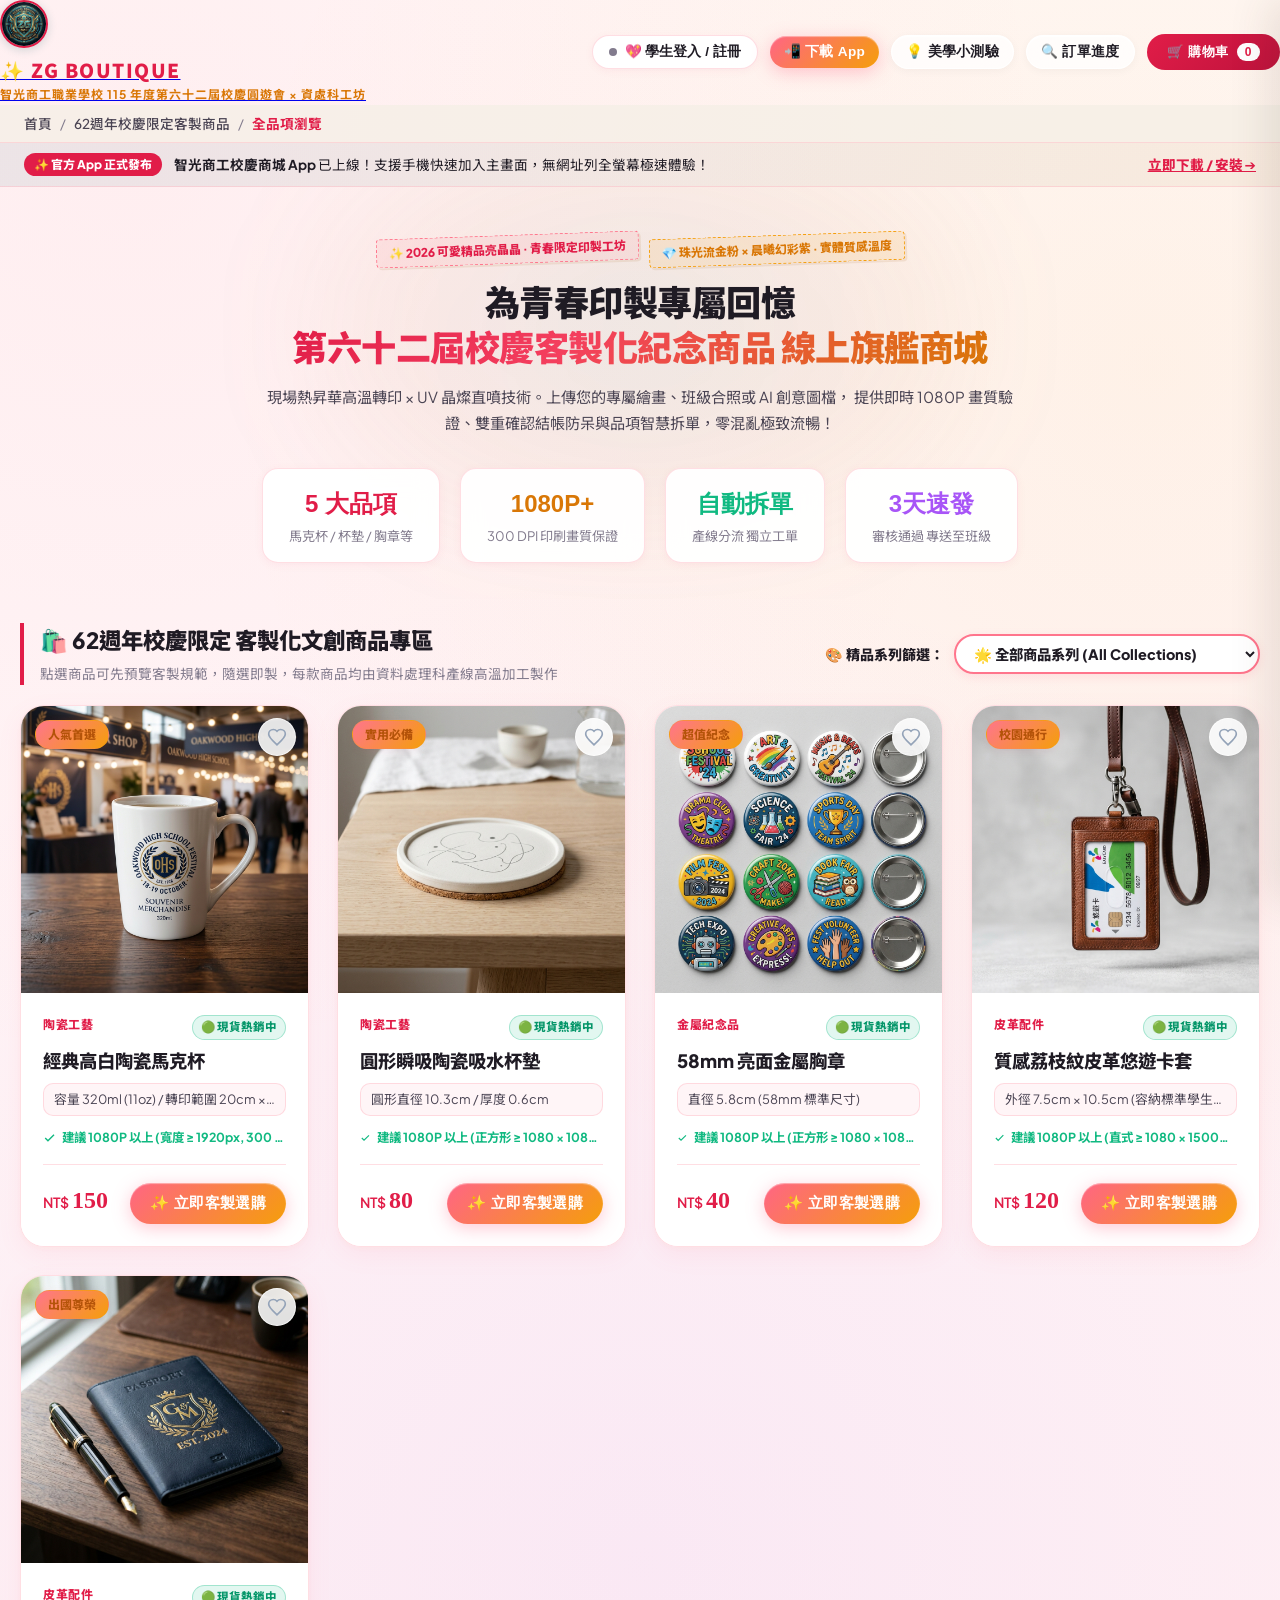
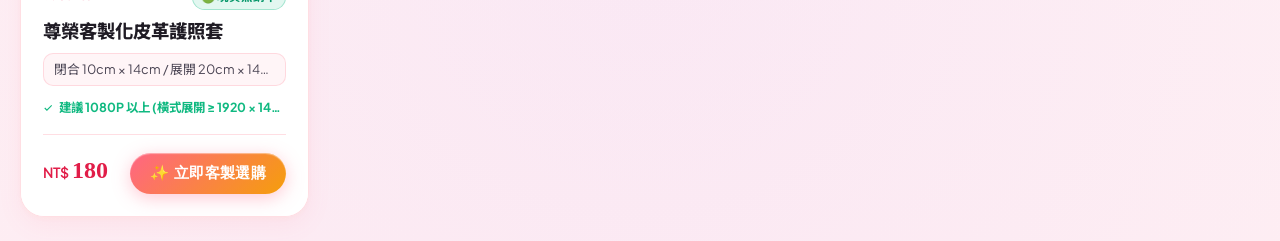
==== commit 1a1b3db4: "Add files via upload" ====
--- a/index.html
+++ b/index.html
@@ -4,9 +4,9 @@
   <meta charset="UTF-8">
   <base href="./">
   <meta name="viewport" content="width=device-width, initial-scale=1.0, maximum-scale=1.0, user-scalable=no">
-  <title>智光商工職業學校 115 年度第六十六屆校慶圓遊會 - 客製商品旗艦工坊 (ZG Boutique)</title>
+  <title>智光商工職業學校 115 年度第六十二屆校慶圓遊會 - 客製商品旗艦工坊 (ZG Boutique)</title>
   
-  <meta name="description" content="智光商工職業學校 115 年度第六十六屆校慶圓遊會客製化紀念商品官方線上商城。支援 1080P 圖檔驗證、班級座號防呆、智慧拆單與行動 App 快速安裝！">
+  <meta name="description" content="智光商工職業學校 115 年度第六十二屆校慶圓遊會客製化紀念商品官方線上商城。支援 1080P 圖檔驗證、班級座號防呆、智慧拆單與行動 App 快速安裝！">
   <link rel="icon" type="image/png" href="assets/images/favicon.png">
   <link rel="apple-touch-icon" href="assets/images/icon-192.png">
   <link rel="manifest" href="manifest.json">
@@ -20,6 +20,7 @@
     .boutique-title-gradient {
       background: linear-gradient(135deg, #e11d48 0%, #f43f5e 40%, #d97706 100%);
       -webkit-background-clip: text;
+      background-clip: text;
       -webkit-text-fill-color: transparent;
       display: inline-block;
       font-weight: 900;
@@ -73,24 +74,11 @@
     }
   </style>
 </head>
-<body class="theme-apple">
+<body>
 
   <div id="toast-container" aria-live="polite"></div>
 
-  <!-- 🍎 iOS 擬真動態島 (Dynamic Island) 頂部懸浮膠囊 -->
-  <div id="ios-dynamic-island" class="ios-dynamic-island" onclick="toggleDynamicIsland(event)" title="點擊展開 / 收合 iOS 動態島控制台">
-    <div class="island-collapsed-content">
-      <div class="island-leading">
-        <span class="island-dot"></span>
-        <span class="island-title">115 校慶圓遊會</span>
-      </div>
-      <div class="island-ticker" id="island-ticker-text">
-        ✨ 1080P 客製熱轉印工坊 · 即時接單中
-      </div>
-      <div class="island-trailing">
-        <span class="island-cart-pill" id="island-cart-badge">🛒 0</span>
-      </div>
-    </div>
+  
     <!-- 展開面板 -->
     <div class="island-expanded-content" id="island-expanded-box" style="display:none;">
       <div class="island-expanded-header">
@@ -118,18 +106,12 @@
         <img src="assets/images/logo.png" alt="智光創客商城" class="brand-logo">
         <div class="brand-titles">
           <span class="brand-main-title">✨ ZG BOUTIQUE</span>
-          <span class="brand-sub-title">智光商工職業學校 115 年度第六十六屆校慶圓遊會 × 資處科工坊</span>
+          <span class="brand-sub-title">智光商工職業學校 115 年度第六十二屆校慶圓遊會 × 資處科工坊</span>
         </div>
       </a>
 
       <!-- 導覽功能操作區 -->
       <div class="nav-actions">
-        <!-- iOS / Android 雙系統版本切換開關 -->
-        <div class="os-theme-toggle" title="切換 iOS / Android 雙系統體驗">
-          <button id="btn-theme-apple" class="os-toggle-btn active" onclick="setOsTheme('apple')">🍎 iOS 版</button>
-          <button id="btn-theme-android" class="os-toggle-btn" onclick="setOsTheme('android')">🤖 Android 版</button>
-        </div>
-
         <!-- 學生會員認證按鈕 -->
         <button id="user-status-pill" class="user-status-pill" title="點擊進行學生登入或註冊">
           <span id="user-status-dot" class="user-dot"></span>
@@ -137,7 +119,7 @@
         </button>
 
         <!-- 下載/安裝手機 App 按鈕 -->
-        <button id="btn-open-app-modal" class="btn btn-primary" style="padding:7px 14px;font-size:0.85rem;background:linear-gradient(135deg, #ff6584, #f59e0b);border:none;box-shadow:0 4px 12px rgba(255,101,132,0.3);" title="下載 Android APK 安裝檔 / iOS 免安裝加入桌面">
+        <button id="btn-open-app-modal" class="btn btn-primary" style="padding:7px 14px;font-size:0.85rem;background:linear-gradient(135deg, #ff6584, #f59e0b);border:none;box-shadow:0 4px 12px rgba(255,101,132,0.3);" title="手機專屬 App 一鍵加入桌面與極速體驗">
           <span>📲 下載 App</span>
         </button>
 
@@ -176,7 +158,7 @@
     <div class="app-strip-inner">
       <span class="app-strip-badge">✨ 官方 App 正式發布</span>
       <span class="app-strip-text">
-        <strong>智光商工校慶商城 App</strong> 已上線！支援 <strong>Android APK 直接下載</strong> 與 <strong>iOS 快速加入主畫面</strong>，無網址列全螢幕極速體驗！
+        <strong>智光商工校慶商城 App</strong> 已上線！支援手機快速加入主畫面，無網址列全螢幕極速體驗！
       </span>
       <span class="app-strip-cta">立即下載 / 安裝 ➔</span>
     </div>
@@ -197,7 +179,7 @@
       
       <h1 class="hero-title" style="font-size:2.2rem;line-height:1.3;margin-bottom:14px;">
         為青春印製專屬回憶<br>
-        <span class="boutique-title-gradient">第六十六屆校慶客製化紀念商品 線上旗艦商城</span>
+        <span class="boutique-title-gradient">第六十二屆校慶客製化紀念商品 線上旗艦商城</span>
       </h1>
       
       <p class="hero-desc" style="max-width:760px;margin:0 auto 20px;font-size:0.95rem;color:var(--text-secondary);">
@@ -456,7 +438,7 @@
           <span style="font-size:1.6rem;">🛍️</span>
           <div>
             <h3 class="modal-title" id="detail-prod-name" style="font-size:1.25rem;color:var(--text-primary);font-weight:900;">商品簡介與規格</h3>
-            <p style="font-size:0.75rem;color:var(--text-muted);margin:0;">智光商工職業學校 115 年度第六十六屆校慶客製化專案</p>
+            <p style="font-size:0.75rem;color:var(--text-muted);margin:0;">智光商工職業學校 115 年度第六十二屆校慶客製化專案</p>
           </div>
         </div>
         <button class="drawer-close-btn modal-close-trigger">✕</button>
@@ -774,7 +756,7 @@
           <img src="assets/images/icon-192.png" alt="App Icon" style="width:42px;height:42px;border-radius:10px;box-shadow:var(--shadow-sm);border:1px solid var(--border-subtle);">
           <div>
             <h3 class="modal-title" style="font-size:1.2rem;color:var(--text-primary);">📱 智光創客商城 官方行動 App 安裝中心</h3>
-            <p style="font-size:0.78rem;color:var(--text-muted);margin:0;">支援 Android APK 直接下載 &amp; iOS 免審查一鍵安裝至桌面</p>
+            <p style="font-size:0.78rem;color:var(--text-muted);margin:0;">支援手機免審查一鍵安裝至桌面，享受獨立全螢幕極速體驗</p>
           </div>
         </div>
         <button class="drawer-close-btn modal-close-trigger">✕</button>
@@ -782,10 +764,10 @@
 
       <div style="display:flex;border-bottom:1px solid var(--border-subtle);background:var(--bg-subtle-warm);padding:0 16px;">
         <button id="tab-btn-android" class="app-tab-btn active" onclick="switchAppTab('android')">
-          <span>🤖 Android 用戶 (APK 下載 &amp; PWA)</span>
+          <span>📱 手機一鍵安裝 (PWA / 桌面捷徑)</span>
         </button>
         <button id="tab-btn-ios" class="app-tab-btn" onclick="switchAppTab('ios')">
-          <span>🍎 iOS 用戶 (iPhone / iPad)</span>
+          <span>🍎 iPhone 安裝指南 (加入主畫面)</span>
         </button>
         <button id="tab-btn-qr" class="app-tab-btn" onclick="switchAppTab('qr')">
           <span>💻 跨裝置掃碼互聯</span>
@@ -800,7 +782,7 @@
               <span style="font-size:1.6rem;">🤖</span>
               <div>
                 <h4 style="font-size:1.1rem;font-weight:900;color:var(--text-primary);margin:0;">
-                  Android 官方專屬行動 App (WebAPK 原生體驗)
+                  官方專屬行動 App (WebAPK 原生體驗)
                 </h4>
                 <p style="font-size:0.78rem;color:var(--text-muted);margin:0;">
                   支援 Samsung / ASUS / 小米 / OPPO / Vivo / Pixel 等所有 Android 手機與平板
@@ -854,7 +836,7 @@
               <span style="font-size:1.6rem;">🍎</span>
               <div>
                 <h4 style="font-size:1.05rem;font-weight:900;color:var(--warm-sand-hover);margin:0;">
-                  iOS (iPhone / iPad) 官方免審查桌面 App (WebClip)
+                  iPhone / iPad 官方免審查桌面 App (WebClip)
                 </h4>
                 <p style="font-size:0.78rem;color:var(--text-secondary);margin:0;">
                   由 Apple 官方原生支援，無需越獄或 App Store 下載，極速安裝！
@@ -904,7 +886,7 @@
             📷 手機相機掃描 QR Code 立即開啟
           </h4>
           <p style="font-size:0.82rem;color:var(--text-muted);margin-bottom:16px;">
-            同 Wi-Fi 區域網路專屬連結 · 拿起 iPhone 或 Android 手機相機直接對準掃描：
+            同 Wi-Fi 區域網路專屬連結 · 拿起手機相機直接對準掃描：
           </p>
           <div style="display:inline-block;padding:14px;background:#ffffff;border:2px solid var(--border-subtle);border-radius:var(--radius-md);box-shadow:var(--shadow-md);margin-bottom:14px;">
             <img src="assets/images/app-install-qr.png" alt="商城手機連線 QR Code" style="width:210px;height:210px;display:block;border-radius:8px;">
@@ -915,7 +897,7 @@
           <div style="font-size:0.8rem;color:var(--text-muted);margin-bottom:14px;">
             💡 提示：請確保手機與本電腦連線至同一個 Wi-Fi 網路即可秒速存取！
           <div style="font-size:0.82rem;color:var(--text-muted);margin-top:12px;">
-            ✨ 相機掃碼直接跳轉 · 支援 Android 瀏覽器與 iOS Safari
+            ✨ 相機掃碼直接跳轉 · 支援各型號智慧型手機瀏覽器
           </div>
         </div>
       </div>
@@ -955,7 +937,7 @@
       <div>
         <h4 class="footer-block-title">關於智光創客商城</h4>
         <p class="footer-text">
-          智光商工職業學校 115 年度第六十六屆校慶圓遊會客製化紀念商品專案。<br>
+          智光商工職業學校 115 年度第六十二屆校慶圓遊會客製化紀念商品專案。<br>
           由「資料處理科」團隊主導開發、熱昇華印製與全校金流拆單作業，落實技職教育實作精神。
         </p>
       </div>
@@ -1019,20 +1001,6 @@
   <script src="js/data.js"></script>
   <script src="js/store.js"></script>
   
-  <script>
-    // Apple / Android 雙系統主題切換
-    function setOsTheme(theme) {
-      document.body.classList.remove('theme-apple', 'theme-android');
-      document.body.classList.add('theme-' + theme);
-      document.getElementById('btn-theme-apple')?.classList.toggle('active', theme === 'apple');
-      document.getElementById('btn-theme-android')?.classList.toggle('active', theme === 'android');
-      localStorage.setItem('zg_os_theme', theme);
-      showToast(`已切換至【${theme === 'apple' ? '🍎 Apple iOS' : '🤖 Android'}】介面模式！`, 'info');
-    }
-
-    // 載入儲存的主題偏好
-    const savedTheme = localStorage.getItem('zg_os_theme') || (/(iPad|iPhone|iPod)/.test(navigator.userAgent) ? 'apple' : 'android');
-    setOsTheme(savedTheme);
-  </script>
+  
 </body>
 </html>
--- a/css/styles.css
+++ b/css/styles.css
@@ -151,27 +151,6 @@
   background: rgba(239, 68, 68, 0.12);
   color: #dc2626;
   border: 1px solid rgba(239, 68, 68, 0.3);
-}
-
-/* Apple iOS 模式微調 */
-body.theme-apple {
-  font-family: -apple-system, BlinkMacSystemFont, 'SF Pro Display', 'Noto Sans TC', sans-serif;
-  letter-spacing: -0.01em;
-}
-body.theme-apple .btn,
-body.theme-apple .card,
-body.theme-apple .modal-card {
-  border-radius: 20px;
-}
-
-/* Android 模式微調 */
-body.theme-android {
-  font-family: 'Roboto', 'Plus Jakarta Sans', 'Noto Sans TC', sans-serif;
-}
-body.theme-android .btn,
-body.theme-android .card,
-body.theme-android .modal-card {
-  border-radius: 14px;
 }
 
 /* ==========================================================================
@@ -1691,153 +1670,9 @@
 }
 
 /* ==========================================================================
-   🍎 iOS 擬真動態島 (Dynamic Island) 與圓弧晶透毛玻璃設計 (Glassmorphism)
+   圓弧晶透毛玻璃精品按鈕設計 (Glassmorphism Pill Buttons)
    ========================================================================== */
-.ios-dynamic-island {
-  position: fixed;
-  top: 14px;
-  left: 50%;
-  transform: translateX(-50%);
-  z-index: 9990;
-  background: rgba(18, 18, 24, 0.88);
-  backdrop-filter: blur(24px) saturate(190%);
-  -webkit-backdrop-filter: blur(24px) saturate(190%);
-  border: 1px solid rgba(255, 255, 255, 0.16);
-  border-radius: 9999px;
-  box-shadow: 0 10px 30px rgba(0, 0, 0, 0.35), 0 0 0 1px rgba(255, 255, 255, 0.08) inset;
-  color: #ffffff;
-  padding: 6px 16px;
-  cursor: pointer;
-  user-select: none;
-  transition: all 0.38s cubic-bezier(0.34, 1.56, 0.64, 1);
-  display: flex;
-  flex-direction: column;
-  justify-content: center;
-  align-items: center;
-  min-width: 280px;
-  max-width: 92vw;
-}
-
-.ios-dynamic-island:hover {
-  transform: translateX(-50%) scale(1.02);
-  border-color: rgba(255, 101, 132, 0.4);
-  box-shadow: 0 12px 36px rgba(255, 101, 132, 0.25), 0 0 0 1px rgba(255, 255, 255, 0.15) inset;
-}
-
-.ios-dynamic-island.is-expanded {
-  border-radius: 26px;
-  padding: 16px 20px;
-  min-width: 340px;
-  background: rgba(15, 15, 22, 0.95);
-  box-shadow: 0 20px 50px rgba(0, 0, 0, 0.5), 0 0 0 1.5px rgba(255, 101, 132, 0.45);
-}
-
-.island-collapsed-content {
-  display: flex;
-  align-items: center;
-  justify-content: space-between;
-  width: 100%;
-  gap: 12px;
-}
-
-.island-leading {
-  display: flex;
-  align-items: center;
-  gap: 7px;
-  flex-shrink: 0;
-}
-
-.island-dot {
-  width: 8px;
-  height: 8px;
-  border-radius: 50%;
-  background: #10b981;
-  box-shadow: 0 0 8px #10b981;
-  animation: pulse-dot 2s infinite ease-in-out;
-}
-
-@keyframes pulse-dot {
-  0%, 100% { opacity: 1; transform: scale(1); }
-  50% { opacity: 0.5; transform: scale(0.85); }
-}
-
-.island-title {
-  font-size: 0.76rem;
-  font-weight: 800;
-  letter-spacing: 0.02em;
-  color: #f1f5f9;
-}
-
-.island-ticker {
-  font-size: 0.72rem;
-  color: rgba(255, 255, 255, 0.78);
-  white-space: nowrap;
-  overflow: hidden;
-  text-overflow: ellipsis;
-  max-width: 170px;
-}
-
-.island-trailing {
-  display: flex;
-  align-items: center;
-  flex-shrink: 0;
-}
-
-.island-cart-pill {
-  font-size: 0.72rem;
-  font-weight: 800;
-  padding: 3px 9px;
-  border-radius: 9999px;
-  background: linear-gradient(135deg, #ff6584, #f59e0b);
-  color: #ffffff;
-  box-shadow: 0 2px 8px rgba(255, 101, 132, 0.4);
-  transition: transform 0.2s cubic-bezier(0.34, 1.56, 0.64, 1);
-}
-
-.island-expanded-content {
-  width: 100%;
-  margin-top: 10px;
-  padding-top: 10px;
-  border-top: 1px solid rgba(255, 255, 255, 0.12);
-  display: flex;
-  flex-direction: column;
-  gap: 12px;
-}
-
-.island-expanded-header {
-  display: flex;
-  align-items: center;
-  justify-content: space-between;
-}
-
-.island-actions {
-  display: flex;
-  gap: 8px;
-}
-
-.island-btn {
-  flex: 1;
-  padding: 8px 10px;
-  font-size: 0.76rem;
-  font-weight: 700;
-  border-radius: 9999px;
-  background: rgba(255, 255, 255, 0.12);
-  color: #ffffff;
-  border: 1px solid rgba(255, 255, 255, 0.18);
-  cursor: pointer;
-  transition: all 0.2s;
-  text-align: center;
-  backdrop-filter: blur(10px);
-}
-
-.island-btn:hover {
-  background: rgba(255, 101, 132, 0.35);
-  border-color: rgba(255, 101, 132, 0.6);
-  transform: translateY(-1px);
-}
-
-/* 🍎 iOS 擬真毛玻璃圓弧晶透按鍵 (iOS Glassmorphism Pill Buttons) */
-body.theme-apple .btn {
+.btn {
   border-radius: 9999px !important;
   backdrop-filter: blur(14px) !important;
   -webkit-backdrop-filter: blur(14px) !important;
@@ -1846,21 +1681,21 @@
   overflow: hidden;
 }
 
-body.theme-apple .btn:active {
+.btn:active {
   transform: scale(0.96) !important;
 }
 
-body.theme-apple .btn-primary {
+.btn-primary {
   box-shadow: 0 4px 18px rgba(255, 101, 132, 0.35), inset 0 1px 1px rgba(255, 255, 255, 0.45) !important;
 }
 
-body.theme-apple .btn-secondary {
+.btn-secondary {
   background: rgba(255, 255, 255, 0.75) !important;
   border: 1px solid rgba(255, 255, 255, 0.85) !important;
   box-shadow: 0 2px 10px rgba(0, 0, 0, 0.04), inset 0 1px 1px rgba(255, 255, 255, 0.8) !important;
 }
 
-body.theme-apple .btn-secondary:hover {
+.btn-secondary:hover {
   background: rgba(255, 255, 255, 0.95) !important;
   border-color: rgba(255, 101, 132, 0.4) !important;
   box-shadow: 0 6px 16px rgba(255, 101, 132, 0.15) !important;
